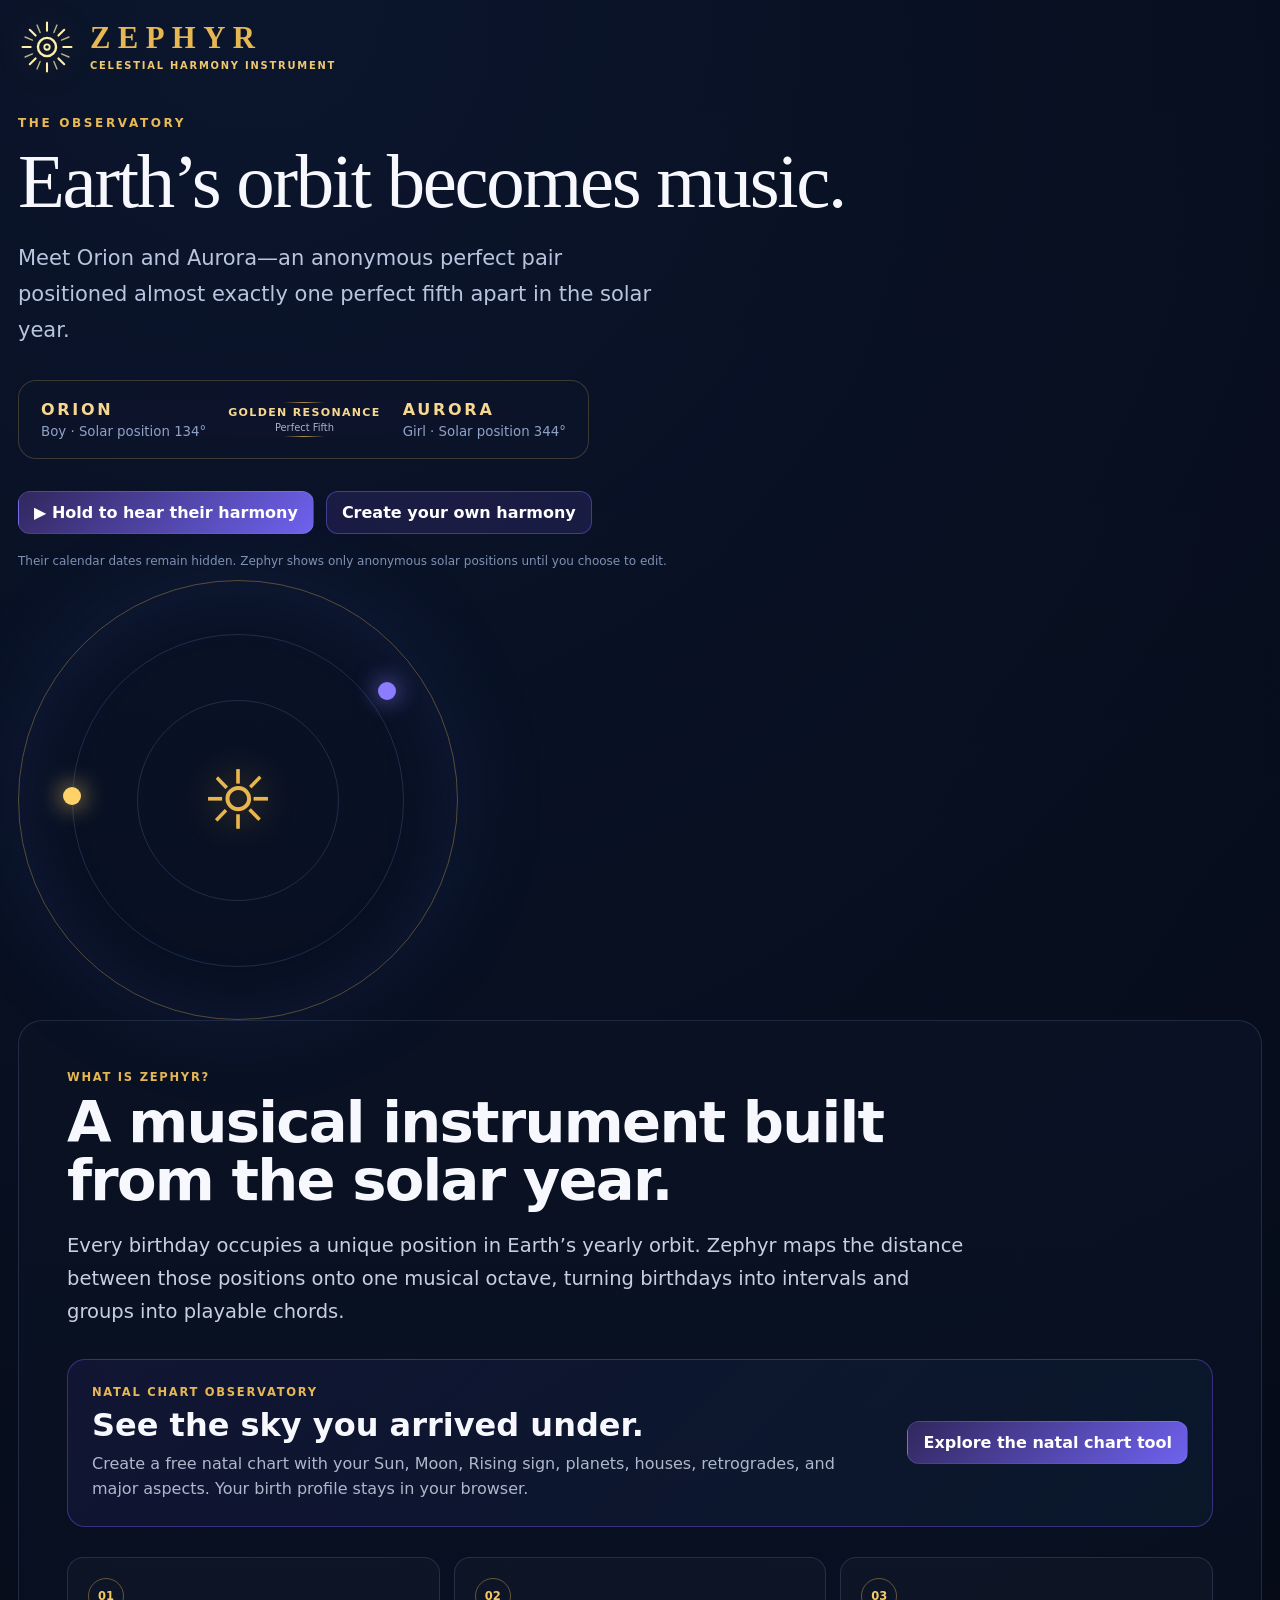
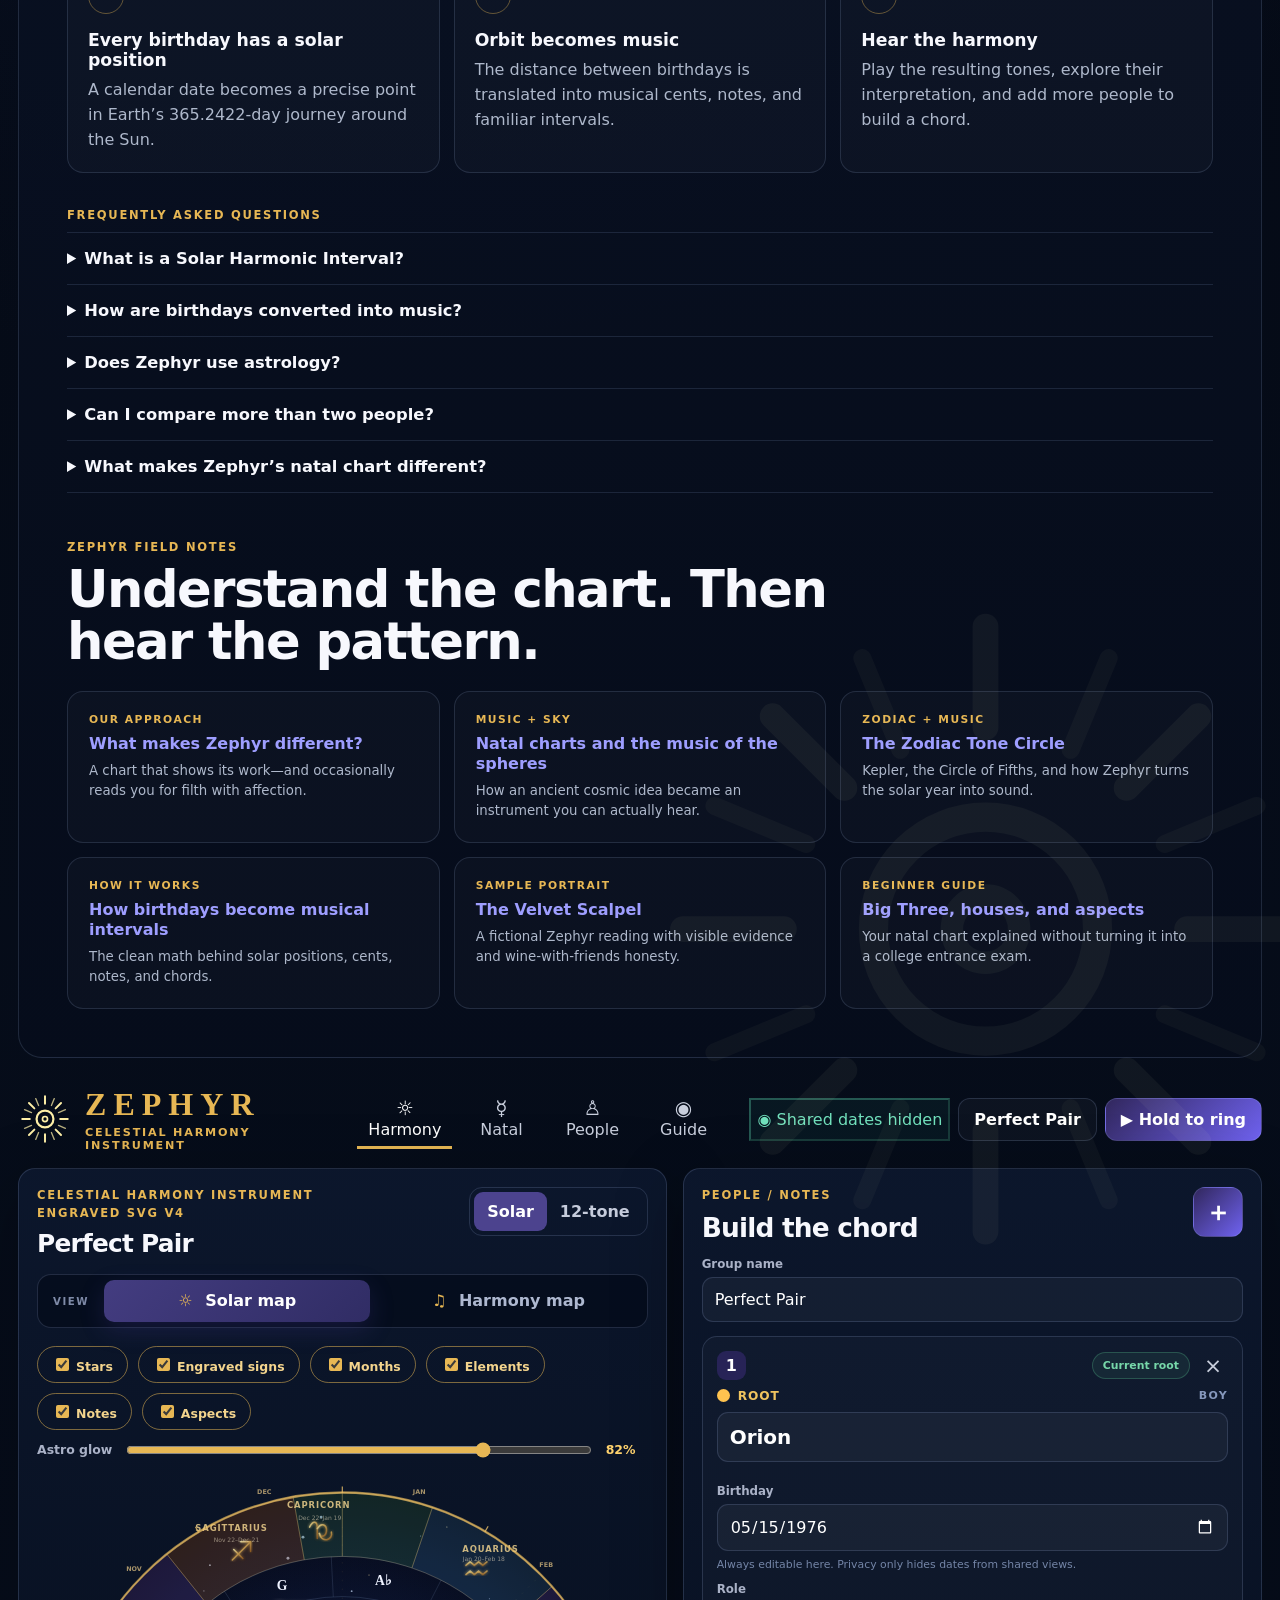
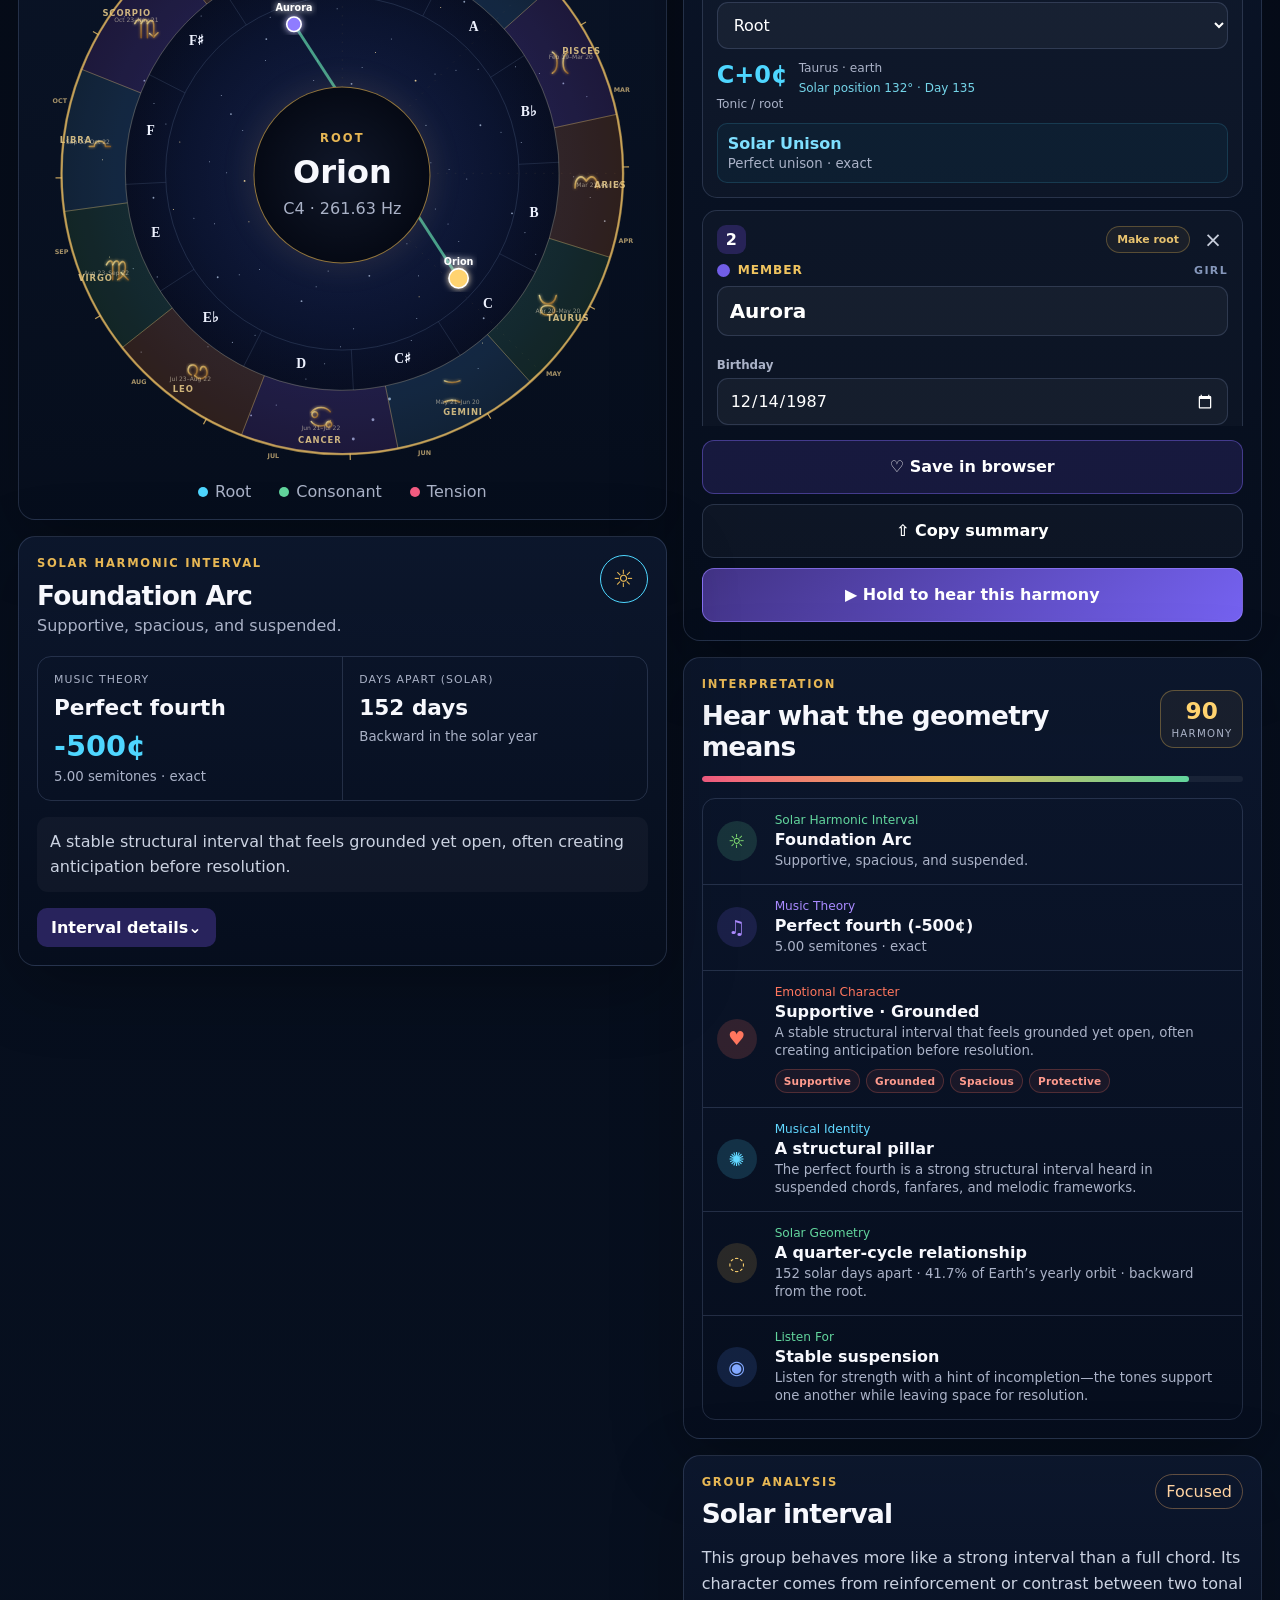
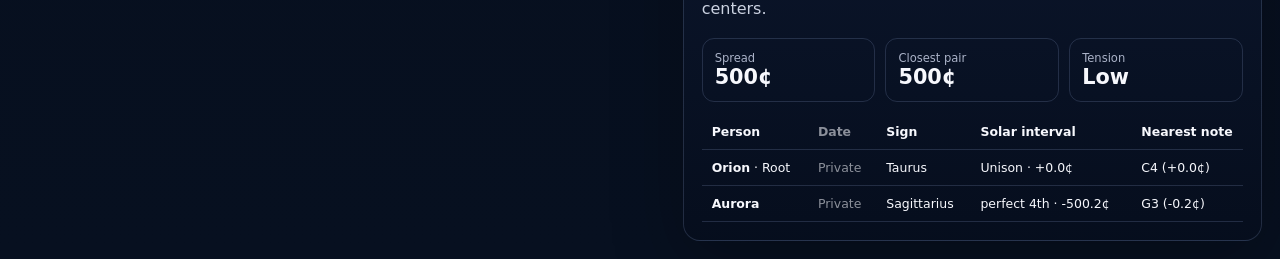
==== index.html @ debc9369 "Add files via upload" ====
<!doctype html><html lang="en"><head><meta charset="utf-8">
<!-- Google Analytics 4 -->
<script async src="https://www.googletagmanager.com/gtag/js?id=G-0JSD84W2V2"></script>
<script>
window.dataLayer = window.dataLayer || [];
function gtag(){dataLayer.push(arguments);}
gtag('js', new Date());
gtag('config', 'G-0JSD84W2V2', { anonymize_ip: true });
</script><meta name="viewport" content="width=device-width,initial-scale=1,viewport-fit=cover"><meta name="theme-color" content="#050914"><title>Free Natal Chart & Solar Harmony | Zephyr Observatory</title><meta name="description" content="Create a free, private natal chart with planets, houses, aspects, Big Three interpretations, and Zephyr’s first-of-its-kind solar harmony instrument."><link rel="stylesheet" href="harmony.css?v=20260719-redesign1"><link rel="stylesheet" href="welcome.css?v=20260719-brand1"><link rel="stylesheet" href="mobile-fixes.css?v=20260719-ios1"><link rel="stylesheet" href="harmony-wheel.css?v=20260725-root4"><link rel="stylesheet" href="natal.css?v=20260725-v5"><style id="critical-action-layout">.controls-panel .control-actions{display:grid!important;grid-template-columns:minmax(0,1fr)!important;gap:10px!important;width:100%!important}.controls-panel .control-actions .btn{display:flex!important;align-items:center!important;justify-content:center!important;width:100%!important;min-width:0!important;min-height:54px!important;white-space:normal!important;writing-mode:horizontal-tb!important}.controls-panel .form-play-btn{grid-column:1!important;min-height:62px!important}body.privacy-mode .date-field .person-date{display:block!important}</style>
<link rel="canonical" href="https://www.zephyr.guru/">
<meta name="robots" content="index,follow,max-image-preview:large,max-snippet:-1,max-video-preview:-1">
<meta name="author" content="Zephyr">
<meta name="application-name" content="Zephyr">
<meta name="apple-mobile-web-app-title" content="Zephyr">
<meta name="apple-mobile-web-app-capable" content="yes">
<meta name="apple-mobile-web-app-status-bar-style" content="black-translucent">
<meta property="og:type" content="website">
<meta property="og:site_name" content="Zephyr">
<meta property="og:url" content="https://www.zephyr.guru/">
<meta property="og:title" content="Zephyr Observatory | Free Natal Chart & Solar Harmony">
<meta property="og:description" content="Create a private natal chart, explore planets, houses and aspects, then hear how birthdays relate through Zephyr’s solar harmony instrument.">
<meta property="og:image" content="https://www.zephyr.guru/zephyr-social-card.png">
<meta property="og:image:width" content="1200">
<meta property="og:image:height" content="630">
<meta property="og:image:alt" content="Zephyr celestial harmony instrument — Earth’s orbit becomes music">
<meta name="twitter:card" content="summary_large_image">
<meta name="twitter:title" content="Zephyr Observatory | Free Natal Chart & Solar Harmony">
<meta name="twitter:description" content="Create a private natal chart, explore planets, houses and aspects, and hear the music of the solar year.">
<meta name="twitter:image" content="https://www.zephyr.guru/zephyr-social-card.png">
<link rel="icon" href="/zephyr-logo.svg" type="image/svg+xml">
<link rel="apple-touch-icon" href="/apple-touch-icon.png">
<link rel="manifest" href="/site.webmanifest">
<link rel="stylesheet" href="seo.css?v=20260720-seo1">
<script type="application/ld+json">
{
  "@context": "https://schema.org",
  "@graph": [
    {
      "@type": "WebSite",
      "@id": "https://www.zephyr.guru/#website",
      "url": "https://www.zephyr.guru/",
      "name": "Zephyr",
      "description": "A first-of-its-kind interactive observatory combining private natal charts, visual astrology interpretation, and musical relationships mapped from the solar year.",
      "inLanguage": "en-US"
    },
    {
      "@type": "WebApplication",
      "@id": "https://www.zephyr.guru/#app",
      "name": "Zephyr",
      "url": "https://www.zephyr.guru/",
      "applicationCategory": "EducationalApplication",
      "operatingSystem": "Web",
      "browserRequirements": "Requires JavaScript and Web Audio support",
      "description": "Zephyr creates private browser-based natal charts and transforms birthday positions in Earth’s yearly orbit into playable musical intervals, chords, and visual harmony.",
      "featureList": [
        "Free natal chart generator",
        "Planets, houses, angles, retrogrades, and major aspects",
        "Big Three and plain-language interpretations",
        "Placidus, Whole Sign, Equal House, Koch, Campanus, Regiomontanus, and Topocentric houses",
        "Tropical and sidereal zodiac",
        "Solar harmonic compatibility instrument",
        "Birth profiles stored locally in the visitor’s browser"
      ],
      "offers": {"@type": "Offer", "price": "0", "priceCurrency": "USD"}
    },
    {
      "@type": "FAQPage",
      "@id": "https://www.zephyr.guru/#faq",
      "mainEntity": [
        {
          "@type": "Question",
          "name": "What is a Solar Harmonic Interval?",
          "acceptedAnswer": {"@type": "Answer", "text": "A Solar Harmonic Interval is Zephyr’s name for the musical distance created when two birthday positions in the solar year are mapped onto one octave."}
        },
        {
          "@type": "Question",
          "name": "How are birthdays converted into music?",
          "acceptedAnswer": {"@type": "Answer", "text": "Zephyr places each birthday within the 365.2422-day solar year, measures the distance between positions, and maps that proportion onto 1,200 musical cents, or one octave."}
        },
        {
          "@type": "Question",
          "name": "Does Zephyr use astrology?",
          "acceptedAnswer": {"@type": "Answer", "text": "Zephyr displays zodiac signs as a visual calendar layer, but its musical interval calculations come from date positions in the solar year and music theory."}
        },
        {
          "@type": "Question",
          "name": "Can I compare more than two people?",
          "acceptedAnswer": {"@type": "Answer", "text": "Yes. Zephyr can add multiple birthdays and hear them together as a chord while showing the intervals between them."}
        },
        {
          "@type": "Question",
          "name": "What makes Zephyr’s natal chart different?",
          "acceptedAnswer": {"@type": "Answer", "text": "Zephyr is presented as a first-of-its-kind interactive observatory combining a private browser-generated natal chart, visual interpretation, and a solar harmony instrument that turns birthday spacing into musical intervals."}
        }
      ]
    }
  ]
}
</script>

</head><body>
<div class="app-shell">
<section class="welcome-stage" id="welcomeStage" aria-labelledby="welcomeTitle">
  <div class="welcome-stars" aria-hidden="true"></div>
  <img class="welcome-watermark" src="zephyr-logo.svg" alt="" aria-hidden="true">
  <div class="welcome-copy">
    <div class="welcome-brand" aria-label="Zephyr Celestial Harmony Instrument">
      <img src="zephyr-logo.svg" alt="">
      <span><b>ZEPHYR</b><small>CELESTIAL HARMONY INSTRUMENT</small></span>
    </div>
    <p class="welcome-eyebrow">THE OBSERVATORY</p>
    <h1 id="welcomeTitle">Earth’s orbit becomes music.</h1>
    <p>Meet Orion and Aurora—an anonymous perfect pair positioned almost exactly one perfect fifth apart in the solar year.</p>
    <div class="pair-lockup" aria-label="Orion and Aurora perfect pair">
      <span><b>ORION</b><small>Boy · Solar position 134°</small></span>
      <i class="pair-harmony"><b>Golden Resonance</b><small>Perfect Fifth</small></i>
      <span><b>AURORA</b><small>Girl · Solar position 344°</small></span>
    </div>
    <div class="welcome-actions">
      <button class="btn ring hero-ring" id="demoPlayBtn" type="button">▶ Hold to hear their harmony</button>
      <button class="btn secondary" id="createOwnBtn" type="button">Create your own harmony</button>
    </div>
    <p class="privacy-note">Their calendar dates remain hidden. Zephyr shows only anonymous solar positions until you choose to edit.</p>
  </div>
  <div class="welcome-orbit" aria-hidden="true"><span class="orbit-sun">☼</span><i class="orbit-one"></i><i class="orbit-two"></i></div>
</section>

<section class="seo-story" aria-labelledby="whatIsZephyr">
  <div class="seo-story-inner">
    <p class="kicker">What is Zephyr?</p>
    <h2 id="whatIsZephyr">A musical instrument built from the solar year.</h2>
    <p class="seo-intro">Every birthday occupies a unique position in Earth’s yearly orbit. Zephyr maps the distance between those positions onto one musical octave, turning birthdays into intervals and groups into playable chords.</p>
    <aside class="natal-discovery">
      <div><p class="kicker">Natal Chart Observatory</p><h3>See the sky you arrived under.</h3><p>Create a free natal chart with your Sun, Moon, Rising sign, planets, houses, retrogrades, and major aspects. Your birth profile stays in your browser.</p></div>
      <a class="btn ring" href="/natal-chart.html">Explore the natal chart tool</a>
    </aside>
    <div class="how-grid" aria-label="How Zephyr works">
      <article><span>01</span><h3>Every birthday has a solar position</h3><p>A calendar date becomes a precise point in Earth’s 365.2422-day journey around the Sun.</p></article>
      <article><span>02</span><h3>Orbit becomes music</h3><p>The distance between birthdays is translated into musical cents, notes, and familiar intervals.</p></article>
      <article><span>03</span><h3>Hear the harmony</h3><p>Play the resulting tones, explore their interpretation, and add more people to build a chord.</p></article>
    </div>
    <div class="seo-faq" id="faq">
      <p class="kicker">Frequently Asked Questions</p>
      <details><summary>What is a Solar Harmonic Interval?</summary><p>It is Zephyr’s name for the musical distance created when two birthday positions in the solar year are mapped onto one octave.</p></details>
      <details><summary>How are birthdays converted into music?</summary><p>Zephyr measures the spacing between dates within the solar year and maps that proportion onto 1,200 cents—the distance of one musical octave.</p></details>
      <details><summary>Does Zephyr use astrology?</summary><p>The zodiac appears as an optional calendar layer. The musical calculations themselves are based on date positions and music theory.</p></details>
      <details><summary>Can I compare more than two people?</summary><p>Yes. Add multiple birthdays to hear them together as a chord and explore the interval relationships within the group.</p></details>
      <details><summary>What makes Zephyr’s natal chart different?</summary><p>Zephyr is a first-of-its-kind interactive observatory that brings a private browser-generated natal chart, visual interpretation, and solar-year musical harmony into one experience.</p></details>
    </div>
    <section class="discovery-library" aria-labelledby="fieldNotesTitle">
      <p class="kicker">Zephyr Field Notes</p>
      <h2 id="fieldNotesTitle">Understand the chart. Then hear the pattern.</h2>
      <div class="discovery-grid">
        <a href="/what-makes-zephyr-different.html"><span>OUR APPROACH</span><b>What makes Zephyr different?</b><small>A chart that shows its work—and occasionally reads you for filth with affection.</small></a>
        <a href="/music-of-the-spheres-natal-chart.html"><span>MUSIC + SKY</span><b>Natal charts and the music of the spheres</b><small>How an ancient cosmic idea became an instrument you can actually hear.</small></a>
        <a href="/zodiac-tone-circle.html"><span>ZODIAC + MUSIC</span><b>The Zodiac Tone Circle</b><small>Kepler, the Circle of Fifths, and how Zephyr turns the solar year into sound.</small></a>
        <a href="/birthday-musical-intervals.html"><span>HOW IT WORKS</span><b>How birthdays become musical intervals</b><small>The clean math behind solar positions, cents, notes, and chords.</small></a>
        <a href="/natal-chart-example.html"><span>SAMPLE PORTRAIT</span><b>The Velvet Scalpel</b><small>A fictional Zephyr reading with visible evidence and wine-with-friends honesty.</small></a>
        <a href="/natal-chart-guide.html"><span>BEGINNER GUIDE</span><b>Big Three, houses, and aspects</b><small>Your natal chart explained without turning it into a college entrance exam.</small></a>
      </div>
    </section>
  </div>
</section>

<header class="site-header"><a class="brand" href="/"><img src="zephyr-logo.svg" alt=""><span><b>ZEPHYR</b><small>CELESTIAL HARMONY INSTRUMENT</small></span></a><nav class="top-nav" aria-label="Sections"><button class="nav-item active" data-app-view="solar" type="button"><i>☼</i><span>Harmony</span></button><button class="nav-item" data-app-view="natal" type="button"><i>☿</i><span>Natal</span></button><button class="nav-item" data-app-view="people" type="button"><i>♙</i><span>People</span></button><button class="nav-item" data-app-view="guide" type="button"><i>◉</i><span>Guide</span></button></nav><div class="header-actions"><button class="privacy-switch active" id="privacyToggle" type="button" aria-pressed="true"><span>◉</span> Shared dates hidden</button><button class="btn ghost" id="resetBtn" type="button">Perfect Pair</button><button class="btn ring" id="playBtn" type="button">▶ Hold to ring</button></div></header>
<main class="layout" id="solarApp">
<div class="left-column">
<section class="panel wheel-panel"><div class="panel-heading"><div><p class="kicker">Celestial harmony instrument<br>Engraved SVG V4</p><h1 id="groupTitle">Perfect Pair</h1></div><div class="segmented" aria-label="Pitch tuning"><button class="segment active" data-mode="continuous" type="button">Solar</button><button class="segment" data-mode="snap" type="button">12-tone</button></div></div>
<div class="view-switch" role="group" aria-label="Wheel view"><span>VIEW</span><button class="view-option active" data-view="solar" type="button"><b>☼</b> Solar map</button><button class="view-option" data-view="harmony" type="button"><b>♫</b> Harmony map</button></div>
<div class="wheel-toolbar"><label class="layer-toggle"><input type="checkbox" data-layer="stars" checked><span>Stars</span></label><label class="layer-toggle"><input type="checkbox" data-layer="zodiac" checked><span>Engraved signs</span></label><label class="layer-toggle"><input type="checkbox" data-layer="months" checked><span>Months</span></label><label class="layer-toggle"><input type="checkbox" data-layer="elements" checked><span>Elements</span></label><label class="layer-toggle"><input type="checkbox" data-layer="notes" checked><span>Notes</span></label><label class="layer-toggle"><input type="checkbox" data-layer="aspects" checked><span>Aspects</span></label><label class="opacity-control"><span>Astro glow</span><input id="astroOpacity" type="range" min="20" max="100" value="82"><output id="astroOpacityValue">82%</output></label></div>
<div class="wheel-wrap"><svg id="wheel" viewBox="0 0 760 760" role="img" aria-label="Celestial birthday harmony wheel"></svg><div class="wheel-center"><span class="center-label">ROOT</span><strong id="rootDateLabel">May 15</strong><span id="rootNoteLabel">C4 · 261.63 Hz</span></div></div>
<div class="legend-row" id="wheelLegend"><span><i class="legend-dot root"></i>Root</span><span><i class="legend-dot consonant"></i>Consonant</span><span><i class="legend-dot tension"></i>Tension</span></div>
<div class="compatibility-summary" id="compatibilitySummary" hidden></div></section>
<section class="panel solar-panel"><div class="solar-heading"><div><p class="kicker">Solar Harmonic Interval</p><h2 id="solarIntervalName">Solar Unison</h2><p id="solarIntervalTagline">A shared point in the solar year.</p></div><div class="solar-emblem">☼</div></div><div class="interval-facts"><div><span>Music Theory</span><strong id="theoryIntervalName">Perfect unison</strong><b id="theoryIntervalCents">0¢</b><small id="theoryIntervalDetail">exact</small></div><div><span>Days Apart (Solar)</span><strong id="solarDaysApart">0 days</strong><small id="solarDirection">Same solar position</small></div></div><p class="interval-meaning" id="intervalMeaning"></p><button class="details-btn" type="button">Interval details⌄</button></section>
</div>
<div class="right-column">
<section class="panel controls-panel"><div class="panel-heading"><div><p class="kicker">People / Notes</p><h2>Build the chord</h2></div><button class="icon-btn" id="addPersonBtn" type="button">＋</button></div><label class="field-label">Group name</label><input class="text-input" id="titleInput" value="Perfect Pair" maxlength="60"><div id="peopleList" class="people-list"></div><div class="control-actions"><button class="btn secondary" id="saveBtn" type="button">♡ Save in browser</button><button class="btn ghost" id="shareBtn" type="button">⇧ Copy summary</button><button class="btn ring form-play-btn" id="formPlayBtn" type="button">▶ Hold to hear this harmony</button></div></section>
<section class="panel interpretation-panel" id="interpretationPanel"><div class="panel-heading"><div><p class="kicker">Interpretation</p><h2>Hear what the geometry means</h2></div><span class="harmony-score"><b id="harmonyScore">100</b><small>Harmony</small></span></div><div class="score-track"><i id="scoreFill"></i></div><div class="interpretation-list"><article><i class="green">☼</i><div><span>Solar Harmonic Interval</span><strong id="interpSolarName">Solar Unison</strong><small id="interpSolarTagline">One point, one tone.</small></div></article><article><i class="violet">♫</i><div><span>Music Theory</span><strong id="interpTheoryName">Perfect unison</strong><small id="interpTheoryDetail">0.00 semitones · exact</small></div></article><article><i class="coral">♥</i><div><span>Emotional Character</span><strong id="interpMeaningTitle">Complete alignment</strong><small id="interpMeaning"></small><div id="characterTags" class="character-tags"></div></div></article><article><i class="cyan">✺</i><div><span>Musical Identity</span><strong id="interpMusicTitle">The same tone</strong><small id="interpMusic"></small></div></article><article><i class="amber">◌</i><div><span>Solar Geometry</span><strong id="interpGeometryTitle">Same solar position</strong><small id="interpGeometry"></small></div></article><article><i class="blue">◉</i><div><span>Listen For</span><strong id="interpListenTitle">A single center</strong><small id="interpListen"></small></div></article></div></section>
<section class="panel analysis-panel"><div class="panel-heading"><div><p class="kicker">Group Analysis</p><h2 id="chordName">Solar cluster</h2></div><span class="quality-badge" id="qualityBadge">Complex</span></div><p class="analysis-lead" id="analysisLead"></p><div class="metric-grid"><article><span>Spread</span><strong id="spreadMetric">—</strong></article><article><span>Closest pair</span><strong id="closestMetric">—</strong></article><article><span>Tension</span><strong id="tensionMetric">—</strong></article></div><div id="intervalTable" class="interval-table"></div></section>
</div></main>
<main class="natal-app" id="natalApp" hidden>
  <section class="panel natal-intro">
    <div>
      <p class="kicker">THE NATAL OBSERVATORY</p>
      <h1>Your sky at the moment you arrived.</h1>
      <p>A natal chart uses the exact date, local time, and place of birth to calculate the planets, angles, houses, and aspects.</p>
    </div>
    <div class="natal-status" id="natalStatus"><i></i><span><b>Ready</b><small>Enter or confirm the birth details.</small></span></div>
  </section>
  <section class="natal-layout">
    <aside class="panel natal-profile-panel">
      <div class="panel-heading"><div><p class="kicker">Birth profile</p><h2>Chart details</h2></div><span class="natal-private">Stored only in this browser</span></div>
      <div class="natal-form">
        <label><span>Name</span><input id="natalName" type="text" value="Brian" autocomplete="name"></label>
        <div class="natal-form-row">
          <label><span>Birth date</span><input id="natalDate" type="date" value="1976-05-15"></label>
          <label><span>Exact local time</span><input id="natalTime" type="time" value="19:04"></label>
        </div>
        <label><span>Birth city</span><div class="city-search-row"><input id="natalCity" type="text" value="Price, Utah, United States" autocomplete="off"><button id="findCityBtn" class="btn ghost" type="button">Find</button></div></label>
        <div id="cityResults" class="city-results" hidden></div>
        <details class="coordinates-panel" open>
          <summary>Location coordinates</summary>
          <div class="natal-form-row">
            <label><span>Latitude</span><input id="natalLatitude" type="number" step="0.0001" value="39.5994"></label>
            <label><span>Longitude</span><input id="natalLongitude" type="number" step="0.0001" value="-110.8107"></label>
          </div>
          <p id="natalTimezone">Time zone is resolved automatically from the coordinates, including historical daylight saving time.</p>
        </details>
        <div class="natal-form-row">
          <label><span>House system</span><select id="natalHouseSystem"><option value="placidus">Placidus</option><option value="whole-sign">Whole Sign</option><option value="equal-house">Equal House</option><option value="koch">Koch</option><option value="campanus">Campanus</option><option value="regiomontanus">Regiomontanus</option><option value="topocentric">Topocentric</option></select></label>
          <label><span>Zodiac</span><select id="natalZodiac"><option value="tropical">Tropical</option><option value="sidereal">Sidereal</option></select></label>
        </div>
        <button class="btn natal-generate" id="generateNatalBtn" type="button">Generate natal chart</button>
        <button class="btn ghost" id="saveNatalBtn" type="button">Save birth profile</button>
      </div>
    </aside>
    <div class="natal-results">
      <section class="panel natal-chart-panel">
        <div class="panel-heading"><div><p class="kicker">Natal chart</p><h2 id="natalChartTitle">Brian’s celestial map</h2></div><div class="natal-view-options"><button class="active" data-natal-layer="aspects" type="button">Aspects</button><button class="active" data-natal-layer="houses" type="button">Houses</button><button class="active" data-natal-layer="labels" type="button">Labels</button></div></div>
        <div class="natal-chart-wrap"><svg id="natalChart" viewBox="0 0 800 800" role="img" aria-label="Natal astrology chart"></svg><div class="natal-center"><span>NATAL</span><strong id="natalCenterName">Brian</strong><small id="natalCenterMeta">Taurus Sun</small></div></div>
        <div class="natal-angle-strip" id="natalAngleStrip"></div>
      </section>
      <section class="panel natal-big-three">
        <div class="panel-heading"><div><p class="kicker">The big three</p><h2>Your primary pattern</h2></div></div>
        <div class="big-three-grid" id="bigThreeGrid"></div>
      </section>
      <section class="panel natal-interpretation">
        <div class="panel-heading"><div><p class="kicker">Interpretation</p><h2>Read the chart</h2></div><span class="interpretation-note">Original Zephyr interpretation</span></div>
        <div class="natal-reading" id="natalReading"></div>
      </section>
      <section class="panel natal-table-panel">
        <div class="panel-heading"><div><p class="kicker">Chart data</p><h2>Planets and houses</h2></div></div>
        <div class="natal-data-table" id="natalDataTable"></div>
      </section>
    </div>
  </section>
</main>
<footer class="mobile-nav"><button class="active" data-app-view="solar" type="button">☼<small>Harmony</small></button><button data-app-view="natal" type="button">☿<small>Natal</small></button><button data-app-view="people" type="button">♙<small>People</small></button><button data-app-view="guide" type="button">◉<small>Guide</small></button></footer>
</div>
<template id="personTemplate"><article class="person-card"><div class="person-head"><button class="person-index set-root" type="button" title="Make this person the root"></button><button class="make-root" type="button">Make root</button><button class="remove-person" type="button">×</button></div><div class="role-badge"><i></i><span class="role-text">MEMBER</span></div><input class="person-name" aria-label="Name" maxlength="30"><label class="date-field"><span>Birthday</span><input class="person-date" type="date"><em class="privacy-hint">Always editable here. Privacy only hides dates from shared views.</em></label><label><span>Role</span><select class="person-role"><option value="member">Member</option><option value="root">Root</option></select></label><div class="person-readout"><strong class="person-note">—</strong><span class="person-sign">—</span><span class="person-position">—</span><span class="person-interval">—</span></div><div class="person-harmonic-readout"><span class="person-solar-name">Solar Unison</span><small class="person-theory-name">Perfect unison · exact</small></div></article></template>
<script src="ios-audio-unlock.js?v=20260719-ios1"></script><script src="harmony.js?v=20260725-root4"></script><script src="mobile-actions.js?v=20260719-mobile2"></script><script src="natal-engine.bundle.js?v=1.1.0"></script><script src="natal.js?v=20260725-v5a"></script></body></html>
---- harmony.css ----
:root{color-scheme:dark;--bg:#050914;--panel:#0a1224;--panel2:#0d172c;--line:rgba(159,184,229,.18);--text:#f7f8fd;--muted:#aab2c7;--gold:#e7b754;--purple:#7464ee;--cyan:#4ed6ff;--green:#62d59d;--coral:#ff735f;--pink:#f35c82}*{box-sizing:border-box}html{background:var(--bg)}body{margin:0;color:var(--text);font-family:Inter,ui-sans-serif,system-ui,-apple-system,"Segoe UI",sans-serif;background:radial-gradient(circle at 20% 0,rgba(24,46,95,.35),transparent 38%),linear-gradient(#040812,#071020);min-height:100vh}button,input,select{font:inherit}.app-shell{max-width:1540px;margin:auto;padding:18px}.site-header{display:grid;grid-template-columns:1fr auto auto;align-items:center;gap:24px;margin-bottom:16px}.brand{display:flex;gap:13px;align-items:center;text-decoration:none;color:var(--gold)}.brand img{width:54px;height:54px}.brand b{display:block;font:700 2rem Georgia,serif;letter-spacing:.22em}.brand small{display:block;margin-top:3px;font-size:.7rem;letter-spacing:.16em;font-weight:800}.top-nav{display:flex;gap:7px}.nav-item{min-width:84px;border:0;border-bottom:3px solid transparent;background:none;color:#c9cfdd;padding:7px 11px}.nav-item i,.nav-item span{display:block}.nav-item i{font-style:normal;font-size:1.25rem}.nav-item.active{color:white;border-color:var(--gold)}.header-actions{display:flex;gap:8px}.btn,.icon-btn{border:1px solid var(--line);border-radius:12px;color:white;background:linear-gradient(135deg,#31275d,#6f62ef);font-weight:800;padding:11px 15px;cursor:pointer}.btn.ghost{background:rgba(255,255,255,.03)}.btn.secondary{background:rgba(83,67,171,.22);border-color:rgba(123,100,238,.45)}.ring{touch-action:none}.layout{display:grid;grid-template-columns:minmax(0,1.03fr) minmax(390px,.92fr);gap:16px}.left-column,.right-column{display:grid;align-content:start;gap:16px}.panel{border:1px solid var(--line);border-radius:17px;background:linear-gradient(180deg,rgba(12,23,45,.97),rgba(6,14,29,.97));box-shadow:0 20px 70px rgba(0,0,0,.28);padding:18px}.panel-heading,.solar-heading{display:flex;justify-content:space-between;align-items:flex-start;gap:14px}.kicker{color:var(--gold);text-transform:uppercase;letter-spacing:.15em;font-weight:900;font-size:.72rem;line-height:1.5;margin:0 0 7px}h1,h2{margin:0;letter-spacing:-.03em}h1{font-size:1.55rem}h2{font-size:1.65rem}.segmented{display:flex;border:1px solid var(--line);padding:4px;border-radius:13px}.segment{border:0;color:#c6ccdc;background:none;padding:10px 13px;border-radius:9px;font-weight:800}.segment.active{background:#4c438e;color:white}.wheel-toolbar{display:flex;gap:10px;flex-wrap:wrap;margin:18px 0 8px}.layer-toggle{border:1px solid rgba(231,183,84,.52);border-radius:999px;padding:8px 14px;color:#f3d48d;font-weight:800;font-size:.78rem}.layer-toggle input{accent-color:var(--gold);margin-right:7px}.opacity-control{width:100%;display:grid;grid-template-columns:auto 1fr 42px;gap:12px;align-items:center;color:var(--muted);font-weight:700;font-size:.78rem}.opacity-control input{accent-color:var(--gold)}.opacity-control output{color:#ffd36e}.wheel-wrap{position:relative;aspect-ratio:1;max-width:760px;margin:auto}.wheel-wrap svg{width:100%;height:100%}.wheel-center{position:absolute;left:50%;top:50%;transform:translate(-50%,-50%);width:29%;aspect-ratio:1;border-radius:50%;display:flex;flex-direction:column;justify-content:center;align-items:center;background:radial-gradient(circle,#11182a,#050914 72%);border:1px solid rgba(231,183,84,.62);box-shadow:0 0 35px rgba(231,183,84,.12)}.center-label{font-size:.72rem;letter-spacing:.18em;color:var(--gold);font-weight:900}.wheel-center strong{font-size:clamp(1.2rem,3vw,2rem);margin:8px 0}.wheel-center span:last-child{color:var(--muted)}.legend-row{display:flex;justify-content:center;gap:28px;color:var(--muted)}.legend-dot{display:inline-block;width:10px;height:10px;border-radius:50%;margin-right:7px}.root{background:var(--cyan)}.consonant{background:var(--green)}.tension{background:var(--pink)}.solar-panel{position:relative}.solar-emblem{border:1px solid var(--cyan);border-radius:50%;width:48px;height:48px;display:grid;place-items:center;color:var(--gold);font-size:1.5rem}.solar-heading p:last-child{margin:5px 0;color:var(--muted)}.interval-facts{display:grid;grid-template-columns:1fr 1fr;border:1px solid var(--line);border-radius:14px;margin:16px 0}.interval-facts>div{padding:16px}.interval-facts>div+div{border-left:1px solid var(--line)}.interval-facts span{display:block;text-transform:uppercase;letter-spacing:.1em;color:var(--muted);font-size:.68rem}.interval-facts strong,.interval-facts b,.interval-facts small{display:block}.interval-facts strong{font-size:1.35rem;margin:9px 0}.interval-facts b{font-size:1.8rem;color:var(--cyan)}.interval-facts small{color:var(--muted);margin-top:6px}.interval-meaning{background:rgba(255,255,255,.035);border-radius:11px;padding:13px;line-height:1.55;color:#cbd2e1}.details-btn{border:0;border-radius:10px;padding:10px 14px;background:#28235c;color:white;font-weight:800}.controls-panel .panel-heading{margin-bottom:14px}.icon-btn{width:50px;height:50px;padding:0;font-size:1.6rem}.field-label,.person-card label span{display:block;color:var(--muted);font-size:.74rem;font-weight:800;margin-bottom:6px}.text-input,.person-name,.person-date,.person-role{width:100%;border:1px solid var(--line);border-radius:11px;padding:12px;background:rgba(255,255,255,.04);color:white;outline:none}.people-list{display:grid;gap:12px;margin:14px 0;max-height:690px;overflow:auto}.person-card{border:1px solid var(--line);border-radius:15px;padding:14px;background:rgba(255,255,255,.025)}.person-head{display:flex;justify-content:space-between}.person-index{background:#272357;border-radius:9px;padding:5px 9px;font-weight:900}.remove-person{border:0;background:none;color:#c8cedc;font-size:1.35rem}.role-badge{display:flex;gap:8px;align-items:center;color:#f0c45f;font-size:.76rem;font-weight:900;letter-spacing:.08em;margin:9px 0}.role-badge i{width:13px;height:13px;border-radius:50%;background:#715ee7}.person-card[data-role="root"] .role-badge i{background:#ffc34f}.person-name{font-size:1.25rem;font-weight:800;margin-bottom:12px}.person-card label{display:block;margin-top:10px}.person-readout{display:grid;grid-template-columns:auto 1fr;gap:2px 10px;margin-top:12px}.person-note{grid-row:span 2;color:var(--cyan);font-size:1.5rem}.person-sign,.person-interval{color:var(--muted);font-size:.76rem}.person-harmonic-readout{margin-top:12px;padding:10px;border:1px solid rgba(78,214,255,.15);border-radius:10px;background:rgba(28,128,169,.08)}.person-solar-name{display:block;color:#7edfff;font-weight:800}.person-theory-name{color:var(--muted)}.control-actions{display:flex;gap:10px}.control-actions .btn{flex:1}.interpretation-panel .panel-heading{align-items:center}.hide-label{color:var(--muted)}.interpretation-list{border:1px solid var(--line);border-radius:13px;overflow:hidden}.interpretation-list article{display:grid;grid-template-columns:46px 1fr auto;align-items:center;gap:12px;padding:14px;border-bottom:1px solid var(--line)}.interpretation-list article:last-child{border:0}.interpretation-list i{width:40px;height:40px;border-radius:50%;display:grid;place-items:center;font-style:normal;font-size:1.2rem}.interpretation-list .green{background:rgba(98,213,157,.16);color:#8aec76}.interpretation-list .violet{background:rgba(116,100,238,.16);color:#ac8bff}.interpretation-list .coral{background:rgba(255,115,95,.16);color:#ff765e}.interpretation-list .cyan{background:rgba(78,214,255,.16);color:#61d7ff}.interpretation-list span{display:block;color:var(--green);font-size:.76rem}.interpretation-list article:nth-child(2) span{color:#a98aff}.interpretation-list article:nth-child(3) span{color:#ff765e}.interpretation-list article:nth-child(4) span{color:#61d7ff}.interpretation-list strong,.interpretation-list small{display:block}.interpretation-list strong{margin:3px 0}.interpretation-list small{color:var(--muted);line-height:1.35}.analysis-lead{color:#cbd2e1;line-height:1.6}.quality-badge{border:1px solid rgba(255,184,107,.35);border-radius:999px;padding:7px 10px;color:#ffd2a1}.metric-grid{display:grid;grid-template-columns:repeat(3,1fr);gap:10px}.metric-grid article{border:1px solid var(--line);border-radius:12px;padding:12px}.metric-grid span{display:block;color:var(--muted);font-size:.72rem}.metric-grid strong{font-size:1.3rem}.interval-table{overflow:auto;margin-top:12px}.interval-table table{width:100%;border-collapse:collapse;min-width:650px}.interval-table th,.interval-table td{padding:10px;border-bottom:1px solid var(--line);text-align:left;font-size:.78rem}.mobile-nav{display:none}.toast{position:fixed;right:20px;bottom:20px;padding:12px 15px;background:#162038;border:1px solid var(--line);border-radius:10px}.playing{filter:brightness(1.25);box-shadow:0 0 0 3px rgba(78,214,255,.2)}
@media(max-width:980px){.site-header{grid-template-columns:1fr auto}.top-nav{display:none}.layout{grid-template-columns:1fr}.header-actions{grid-column:1/-1}.people-list{max-height:none}.mobile-nav{position:sticky;bottom:0;display:grid;grid-template-columns:repeat(4,1fr);background:rgba(5,9,20,.96);border:1px solid var(--line);border-radius:14px 14px 0 0;padding:8px;z-index:5}.mobile-nav span{text-align:center;color:var(--muted);font-size:1.15rem}.mobile-nav small{display:block;font-size:.7rem}.mobile-nav .active{color:#a593ff}}@media(max-width:620px){.app-shell{padding:10px}.brand b{font-size:1.4rem}.brand small{font-size:.55rem}.brand img{width:42px}.header-actions .btn{flex:1}.panel{padding:14px}.wheel-toolbar{gap:7px}.layer-toggle{padding:7px 10px}.interval-facts{grid-template-columns:1fr}.interval-facts>div+div{border-left:0;border-top:1px solid var(--line)}.control-actions{flex-direction:column}.metric-grid{grid-template-columns:1fr}.wheel-center{width:32%}}

/* Zephyr 1.0 interpretation engine */
.interpretation-panel{overflow:hidden}.harmony-score{min-width:76px;text-align:center;border:1px solid rgba(231,183,84,.35);border-radius:14px;padding:8px 10px;background:rgba(231,183,84,.06)}.harmony-score b{display:block;color:#ffd36f;font-size:1.45rem;line-height:1}.harmony-score small{display:block;margin-top:5px;color:var(--muted);font-size:.64rem;text-transform:uppercase;letter-spacing:.12em}.score-track{height:6px;margin:14px 0 16px;border-radius:999px;background:rgba(255,255,255,.06);overflow:hidden}.score-track i{display:block;height:100%;width:100%;border-radius:inherit;background:linear-gradient(90deg,#f35c82,#e7b754,#62d59d);transition:width .55s ease}.interpretation-list article{grid-template-columns:46px 1fr;transition:background .25s ease,transform .25s ease}.interpretation-list article:hover{background:rgba(255,255,255,.025)}.interpretation-list .amber{background:rgba(231,183,84,.15);color:#ffd36f}.interpretation-list .blue{background:rgba(90,140,255,.15);color:#82a8ff}.character-tags{display:flex;flex-wrap:wrap;gap:6px;margin-top:9px}.character-tags span{display:inline-block!important;padding:5px 8px;border:1px solid rgba(255,115,95,.24);border-radius:999px;background:rgba(255,115,95,.07);color:#ff9b8e!important;font-size:.66rem!important;font-weight:800;letter-spacing:.02em}.sound-active .wheel-center{animation:zephyr-breathe 2.8s ease-in-out infinite;box-shadow:0 0 60px rgba(231,183,84,.3)}.sound-active .interpretation-list article{animation:zephyr-reveal .8s ease both}.sound-active .interpretation-list article:nth-child(2){animation-delay:.12s}.sound-active .interpretation-list article:nth-child(3){animation-delay:.24s}.sound-active .interpretation-list article:nth-child(4){animation-delay:.36s}.sound-active .interpretation-list article:nth-child(5){animation-delay:.48s}.sound-active .interpretation-list article:nth-child(6){animation-delay:.60s}@keyframes zephyr-breathe{0%,100%{transform:translate(-50%,-50%) scale(1)}50%{transform:translate(-50%,-50%) scale(1.045)}}@keyframes zephyr-reveal{from{opacity:.72;transform:translateY(5px)}to{opacity:1;transform:none}}
\n\n/* Observatory redesign v1 */\n.welcome-stage{position:relative;min-height:540px;margin:18px auto 28px;max-width:1500px;border:1px solid rgba(151,181,237,.18);border-radius:28px;overflow:hidden;background:radial-gradient(circle at 72% 45%,rgba(67,79,185,.22),transparent 29%),radial-gradient(circle at 22% 75%,rgba(13,150,188,.12),transparent 30%),linear-gradient(135deg,rgba(7,13,30,.98),rgba(3,7,17,.98));display:grid;grid-template-columns:1.15fr .85fr;align-items:center;padding:clamp(34px,6vw,88px);box-shadow:0 30px 90px rgba(0,0,0,.34)}\n.welcome-stage:before{content:"";position:absolute;inset:0;background-image:radial-gradient(circle,rgba(255,255,255,.7) 0 1px,transparent 1.2px);background-size:73px 73px;opacity:.16;mask-image:linear-gradient(to right,#000,transparent 88%)}\n.welcome-copy{position:relative;z-index:2;max-width:760px}.welcome-eyebrow{color:#e8b955;font-weight:900;letter-spacing:.22em;font-size:12px}.welcome-copy h1{font-family:Georgia,'Times New Roman',serif;font-weight:500;font-size:clamp(42px,6vw,78px);line-height:.98;margin:14px 0 22px;max-width:760px}.welcome-copy>p:not(.welcome-eyebrow):not(.privacy-note){font-size:clamp(16px,2vw,21px);line-height:1.7;color:#b9c5df;max-width:660px}.pair-lockup{display:flex;align-items:center;gap:22px;margin:32px 0;padding:19px 22px;border:1px solid rgba(229,183,87,.23);border-radius:18px;background:rgba(13,20,43,.7);width:max-content;max-width:100%}.pair-lockup span{display:grid;gap:5px}.pair-lockup b{letter-spacing:.17em;color:#f7d88e}.pair-lockup small{color:#8fa2c8}.pair-lockup i{font-style:normal;font-size:27px;color:#ef7f92}.welcome-actions{display:flex;flex-wrap:wrap;gap:12px}.hero-ring{min-width:250px}.privacy-note{font-size:12px!important;color:#7f91b4!important;margin-top:20px}.welcome-orbit{position:relative;z-index:1;width:min(38vw,440px);aspect-ratio:1;border:1px solid rgba(233,188,95,.35);border-radius:50%;justify-self:center;box-shadow:inset 0 0 70px rgba(83,91,206,.12),0 0 100px rgba(65,87,201,.12);animation:orbitBreath 7s ease-in-out infinite}.welcome-orbit:before,.welcome-orbit:after{content:"";position:absolute;border:1px solid rgba(137,173,235,.18);border-radius:50%}.welcome-orbit:before{inset:12%}.welcome-orbit:after{inset:27%}.orbit-sun{position:absolute;inset:50% auto auto 50%;transform:translate(-50%,-50%);font-size:82px;color:#e9b64e;text-shadow:0 0 34px rgba(235,179,65,.44)}.orbit-one,.orbit-two{position:absolute;width:18px;height:18px;border-radius:50%;box-shadow:0 0 23px currentColor}.orbit-one{background:#ffd269;color:#ffd269;left:10%;top:47%}.orbit-two{background:#8c7cff;color:#8c7cff;right:14%;top:23%}@keyframes orbitBreath{50%{transform:scale(1.025);box-shadow:inset 0 0 100px rgba(83,91,206,.18),0 0 120px rgba(65,87,201,.18)}}\n.privacy-switch{border:1px solid rgba(152,175,222,.22);border-radius:999px;background:rgba(14,22,43,.72);color:#9aa9c8;padding:10px 14px;cursor:pointer}.privacy-switch.active{color:#72e1bd;border-color:rgba(91,210,172,.35);background:rgba(29,104,83,.13)}.person-position{display:block;color:#74d5e9!important;font-size:12px;margin-top:4px}.private-date{display:none;color:#78d8ca;font-style:normal;font-size:12px;padding:12px;border:1px solid rgba(67,207,184,.18);border-radius:10px;background:rgba(22,97,90,.1)}body.privacy-mode .date-field .person-date{display:none}body.privacy-mode .date-field .private-date{display:block}body.privacy-mode .interval-table th:nth-child(2),body.privacy-mode .interval-table td:nth-child(2){opacity:.55}.person-card[data-archetype="Boy"] .role-badge:after,.person-card[data-archetype="Girl"] .role-badge:after{margin-left:auto;font-size:11px;letter-spacing:.12em;color:#8698bc}.person-card[data-archetype="Boy"] .role-badge:after{content:"BOY"}.person-card[data-archetype="Girl"] .role-badge:after{content:"GIRL"}\nbody.custom-mode .welcome-stage{min-height:240px;padding:36px 50px;grid-template-columns:1fr}.custom-mode .welcome-copy h1{font-size:38px}.custom-mode .welcome-copy>p,.custom-mode .pair-lockup,.custom-mode .welcome-orbit,.custom-mode .welcome-actions{display:none}.custom-mode .privacy-note{margin:0}.custom-mode .welcome-stage{background:linear-gradient(135deg,rgba(7,13,30,.98),rgba(9,18,38,.98))}\n@media(max-width:900px){.welcome-stage{grid-template-columns:1fr;padding:38px 24px;min-height:auto}.welcome-orbit{width:min(76vw,330px);margin-top:34px}.pair-lockup{width:100%;justify-content:center}.welcome-copy h1{font-size:48px}}@media(max-width:560px){.pair-lockup{gap:10px;padding:15px 12px}.pair-lockup small{font-size:10px}.welcome-actions .btn{width:100%}.welcome-stage{border-radius:18px;margin-top:8px}.welcome-copy h1{font-size:40px}.privacy-switch{font-size:11px;padding:8px 10px}}\n
---- welcome.css ----
/* Zephyr Observatory intro branding */
.welcome-stage{isolation:isolate}
.welcome-brand{display:inline-flex;align-items:center;gap:14px;margin-bottom:28px;color:var(--gold)}
.welcome-brand img{width:58px;height:58px;filter:drop-shadow(0 0 18px rgba(231,183,84,.18))}
.welcome-brand span{display:flex;flex-direction:column}
.welcome-brand b{font:700 clamp(1.45rem,2.4vw,2.25rem) Georgia,serif;letter-spacing:.24em;line-height:1}
.welcome-brand small{margin-top:7px;font-size:.62rem;font-weight:800;letter-spacing:.18em;color:#f0c86e}
.welcome-watermark{position:absolute;right:-5%;top:50%;width:min(56vw,760px);height:min(56vw,760px);transform:translateY(-50%);opacity:.045;filter:sepia(1) saturate(1.6) drop-shadow(0 0 70px rgba(231,183,84,.35));z-index:0;pointer-events:none;animation:zephyr-watermark-drift 24s ease-in-out infinite alternate}
.welcome-copy{position:relative;z-index:2}
.welcome-copy h1{max-width:900px}
.pair-lockup{position:relative;backdrop-filter:blur(10px)}
.pair-harmony{display:flex;min-width:126px;flex-direction:column;align-items:center;justify-content:center;gap:3px;color:var(--gold);font-style:normal;text-align:center}
.pair-harmony:before,.pair-harmony:after{content:"";width:42px;height:1px;background:linear-gradient(90deg,transparent,rgba(231,183,84,.75),transparent)}
.pair-harmony b{font-size:.69rem;letter-spacing:.12em;text-transform:uppercase}
.pair-harmony small{font-size:.62rem;color:#aab2c7;white-space:nowrap}
@keyframes zephyr-watermark-drift{from{transform:translateY(-50%) rotate(-2deg) scale(1)}to{transform:translateY(-52%) rotate(2deg) scale(1.025)}}
@media(max-width:980px){.welcome-watermark{right:-22%;width:760px;height:760px;opacity:.035}.welcome-brand{margin-bottom:20px}.pair-harmony{min-width:100px}}
@media(max-width:620px){.welcome-brand img{width:46px;height:46px}.welcome-brand b{font-size:1.35rem}.welcome-brand small{font-size:.52rem}.welcome-watermark{right:-75%;top:64%;width:680px;height:680px}.pair-lockup{grid-template-columns:1fr!important}.pair-harmony{order:2;margin:2px auto 8px}.pair-lockup span:last-child{order:3}}
@media(prefers-reduced-motion:reduce){.welcome-watermark{animation:none}}
---- mobile-fixes.css ----
/* Zephyr mobile layout stabilization */
html, body {
  width: 100%;
  max-width: 100%;
  overflow-x: clip;
}

.app-shell,
.welcome-stage,
.site-header,
.layout,
.left-column,
.right-column,
.panel {
  min-width: 0;
  max-width: 100%;
}

img, svg {
  max-width: 100%;
}

@media (max-width: 1180px), (hover: none) and (pointer: coarse) {
  .welcome-stage {
    display: block;
    width: 100%;
    min-height: auto;
    margin: 8px 0 20px;
    padding: clamp(24px, 6vw, 48px) clamp(18px, 5vw, 38px) 30px;
  }

  .welcome-copy {
    width: 100%;
    max-width: 760px;
  }

  .welcome-copy h1 {
    max-width: 100%;
    font-size: clamp(2.65rem, 11vw, 5.4rem);
    line-height: .94;
  }

  .welcome-copy > p:not(.welcome-eyebrow):not(.privacy-note) {
    max-width: 42rem;
    font-size: clamp(1rem, 3.7vw, 1.25rem);
    line-height: 1.55;
  }

  .welcome-orbit {
    position: relative;
    width: min(74vw, 340px);
    height: min(74vw, 340px);
    right: auto;
    bottom: auto;
    margin: 28px auto 0;
    transform: none;
  }

  .welcome-watermark {
    top: 46%;
    right: -34%;
    width: min(115vw, 720px);
    height: min(115vw, 720px);
    opacity: .038;
  }

  .pair-lockup {
    width: 100%;
    grid-template-columns: minmax(0,1fr) auto minmax(0,1fr);
  }

  .welcome-actions {
    width: 100%;
  }

  .welcome-actions .btn {
    min-height: 52px;
  }
}

@media (max-width: 620px) {
  .app-shell {
    width: 100%;
    padding: 8px;
  }

  .welcome-stage {
    border-radius: 20px;
    padding: 24px 16px 26px;
  }

  .welcome-brand {
    gap: 10px;
    margin-bottom: 22px;
  }

  .welcome-brand img {
    width: 42px;
    height: 42px;
  }

  .welcome-brand b {
    font-size: 1.28rem;
    letter-spacing: .18em;
  }

  .welcome-brand small {
    font-size: .48rem;
    letter-spacing: .13em;
  }

  .welcome-copy h1 {
    font-size: clamp(2.55rem, 13vw, 4.2rem);
    line-height: .92;
  }

  .pair-lockup {
    display: grid;
    grid-template-columns: 1fr;
    gap: 10px;
    padding: 16px;
  }

  .pair-lockup > span {
    text-align: center;
  }

  .pair-harmony {
    order: 2;
    width: 100%;
    min-width: 0;
  }

  .pair-lockup > span:last-child {
    order: 3;
  }

  .welcome-actions {
    display: grid;
    grid-template-columns: 1fr;
    gap: 10px;
  }

  .welcome-actions .btn {
    width: 100%;
    white-space: normal;
  }

  .welcome-orbit {
    width: min(78vw, 300px);
    height: min(78vw, 300px);
  }

  .site-header {
    grid-template-columns: 1fr;
    gap: 12px;
  }

  .site-header .brand {
    justify-self: center;
  }

  .header-actions {
    width: 100%;
    display: grid;
    grid-template-columns: 1fr 1fr;
  }

  .header-actions .privacy-switch {
    grid-column: 1 / -1;
  }

  .layout {
    width: 100%;
  }

  .panel {
    width: 100%;
    overflow: hidden;
  }

  .wheel-panel .panel-heading {
    flex-direction: column;
  }

  .segmented {
    align-self: stretch;
  }

  .segment {
    flex: 1;
  }

  .wheel-toolbar {
    display: grid;
    grid-template-columns: repeat(2, minmax(0,1fr));
  }

  .layer-toggle {
    text-align: center;
  }

  .opacity-control {
    grid-column: 1 / -1;
  }

  .legend-row {
    gap: 12px;
    flex-wrap: wrap;
    font-size: .78rem;
  }

  .mobile-nav {
    left: 8px;
    right: 8px;
    width: auto;
  }
}


/* iPhone horizontal drift / intrinsic-width containment */
html,
body {
  overflow-x: hidden !important;
  overscroll-behavior-x: none;
}

body {
  position: relative;
}

.app-shell,
.layout,
.left-column,
.right-column,
.controls-panel,
.people-list,
.person-card,
.person-card > *,
.person-readout,
.person-harmonic-readout,
.interpretation-panel,
.interpretation-list,
.interpretation-list article,
.interpretation-list article > div,
.analysis-panel,
.interval-table {
  min-width: 0 !important;
  max-width: 100% !important;
}

.text-input,
.person-name,
.person-date,
.person-role,
button,
select,
input {
  min-width: 0;
  max-width: 100%;
}

.person-readout {
  grid-template-columns: minmax(72px, auto) minmax(0, 1fr);
}

.person-sign,
.person-position,
.person-interval,
.person-theory-name,
.interpretation-list strong,
.interpretation-list small {
  overflow-wrap: anywhere;
  word-break: normal;
}

.interval-table {
  width: 100%;
  overflow-x: auto;
  -webkit-overflow-scrolling: touch;
  contain: inline-size;
}

.interval-table table {
  width: max-content;
  max-width: none;
}

.control-actions {
  min-width: 0;
}

.form-play-btn {
  flex-basis: 100% !important;
  width: 100%;
  min-height: 54px;
  background: linear-gradient(135deg,#423386,#7562f1);
  border-color: rgba(150,126,255,.65);
}

.form-play-btn.playing {
  background: linear-gradient(135deg,#7a315d,#b34d78);
}

@media (max-width: 620px) {
  .controls-panel,
  .interpretation-panel,
  .analysis-panel {
    overflow: hidden;
  }

  .person-card {
    padding-inline: 12px;
  }

  .person-readout {
    grid-template-columns: 1fr;
    gap: 5px;
  }

  .person-note {
    grid-row: auto;
  }

  .control-actions {
    display: grid;
    grid-template-columns: 1fr;
    width: 100%;
  }

  .control-actions .btn {
    width: 100%;
  }

  .interpretation-panel .panel-heading {
    display: grid;
    grid-template-columns: minmax(0,1fr) auto;
  }

  .interpretation-panel h2 {
    font-size: clamp(1.7rem, 8vw, 2.35rem);
    line-height: 1.05;
  }

  .harmony-score {
    min-width: 74px !important;
  }
}
---- harmony-wheel.css ----
/* Root-relative Harmony Wheel */
.view-switch {
  display: grid;
  grid-template-columns: auto 1fr 1fr;
  align-items: center;
  gap: 5px;
  margin: 16px 0 2px;
  padding: 5px;
  border: 1px solid var(--line);
  border-radius: 14px;
  background: rgba(3, 8, 20, .55);
}
.view-switch > span {
  padding: 0 10px;
  color: #7f8ba8;
  font-size: .64rem;
  font-weight: 900;
  letter-spacing: .15em;
}
.view-option {
  min-height: 42px;
  border: 0;
  border-radius: 10px;
  background: transparent;
  color: #aeb8d0;
  font-weight: 850;
  cursor: pointer;
  transition: .2s ease;
}
.view-option b { margin-right: 7px; color: #e7b754; }
.view-option.active {
  color: #fff;
  background: linear-gradient(135deg, rgba(76, 67, 142, .88), rgba(65, 57, 128, .72));
  box-shadow: 0 8px 24px rgba(72, 60, 154, .24);
}
.person-head { align-items: center; gap: 8px; }
.person-index { border: 0; color: #fff; cursor: pointer; }
.make-root {
  margin-left: auto;
  border: 1px solid rgba(231, 183, 84, .3);
  border-radius: 999px;
  padding: 6px 10px;
  background: rgba(231, 183, 84, .06);
  color: #e8c36f;
  font-size: .68rem;
  font-weight: 850;
  cursor: pointer;
}
.make-root:disabled {
  border-color: rgba(98, 213, 157, .25);
  background: rgba(98, 213, 157, .08);
  color: #77d8aa;
  cursor: default;
}
.privacy-hint {
  display: block;
  margin-top: 7px;
  color: #7485a7;
  font-size: .68rem;
  font-style: normal;
  line-height: 1.35;
}
body.privacy-mode .date-field .person-date {
  display: block !important;
}
.person-marker { cursor: pointer; outline: none; }
.person-marker:focus circle { stroke: #4ed6ff; stroke-width: 4; }
.compatibility-summary {
  margin-top: 14px;
  border: 1px solid rgba(117, 153, 219, .18);
  border-radius: 14px;
  padding: 13px;
  background: linear-gradient(135deg, rgba(11, 23, 48, .92), rgba(12, 18, 38, .82));
}
.compatibility-heading {
  display: grid;
  grid-template-columns: 1fr auto;
  align-items: end;
  gap: 3px 12px;
  margin-bottom: 10px;
}
.compatibility-heading > span {
  color: #e7b754;
  font-size: .64rem;
  font-weight: 900;
  letter-spacing: .14em;
}
.compatibility-heading > strong { color: #fff; }
.compatibility-heading > small {
  grid-column: 1 / -1;
  color: #8997b4;
  font-size: .7rem;
}
.compatibility-chips { display: flex; gap: 8px; flex-wrap: wrap; }
.compatibility-chip {
  display: flex;
  align-items: center;
  gap: 9px;
  min-width: 180px;
  flex: 1;
  border: 1px solid color-mix(in srgb, var(--quality) 36%, transparent);
  border-radius: 11px;
  padding: 9px 11px;
  text-align: left;
  background: color-mix(in srgb, var(--quality) 8%, transparent);
  color: #fff;
  cursor: pointer;
}
.compatibility-chip > i {
  width: 11px;
  height: 11px;
  border-radius: 50%;
  background: var(--quality);
  box-shadow: 0 0 14px var(--quality);
}
.compatibility-chip span,
.compatibility-chip b,
.compatibility-chip small { display: block; }
.compatibility-chip small { margin-top: 2px; color: #aeb8cf; font-size: .68rem; }
.harmony-view .wheel-wrap { filter: saturate(1.08); }
.harmony-view .wheel-center {
  border-color: rgba(78, 214, 255, .7);
  box-shadow: 0 0 46px rgba(78, 214, 255, .13);
}
.harmony-view .center-label { color: #61d7ff; }
.harmony-sector { transition: opacity .22s ease, filter .22s ease; }
.harmony-sector:hover { filter: brightness(1.35); }
.controls-panel .control-actions {
  display: grid;
  grid-template-columns: minmax(0, 1fr) minmax(0, 1fr);
  gap: 10px;
  width: 100%;
}
.controls-panel .control-actions .btn {
  width: 100%;
  min-width: 0;
  white-space: normal;
}
.controls-panel .form-play-btn {
  grid-column: 1 / -1;
  min-height: 58px;
}

@media (max-width: 620px) {
  .view-switch { grid-template-columns: 1fr 1fr; }
  .view-switch > span { grid-column: 1 / -1; padding: 4px 7px 1px; }
  .view-option { font-size: .82rem; }
  .legend-row { gap: 10px; flex-wrap: wrap; font-size: .69rem; }
  .compatibility-heading { grid-template-columns: 1fr; }
  .compatibility-heading > small { grid-column: auto; }
  .compatibility-chip { min-width: 100%; }
  .make-root { font-size: .62rem; padding: 5px 8px; }
  .controls-panel .control-actions { grid-template-columns: 1fr; }
  .controls-panel .form-play-btn { grid-column: auto; }
}
---- natal.css ----
.natal-app[hidden], #solarApp[hidden] { display: none !important; }
.natal-app { display: grid; gap: 16px; }
.natal-intro {
  display: flex;
  justify-content: space-between;
  align-items: center;
  gap: 24px;
  padding: 26px 30px;
  background:
    radial-gradient(circle at 84% 30%, rgba(116,100,238,.18), transparent 28%),
    linear-gradient(135deg, rgba(11,24,49,.98), rgba(6,14,29,.98));
}
.natal-intro h1 { font-family: Georgia, serif; font-size: clamp(2rem,4vw,3.7rem); font-weight: 500; }
.natal-intro p:last-child { max-width: 760px; color: var(--muted); line-height: 1.55; }
.natal-status { display: flex; align-items: center; gap: 12px; min-width: 220px; padding: 14px 16px; border: 1px solid var(--line); border-radius: 14px; background: rgba(255,255,255,.025); }
.natal-status i { width: 12px; height: 12px; border-radius: 50%; background: var(--green); box-shadow: 0 0 15px var(--green); }
.natal-status span,.natal-status b,.natal-status small { display: block; }
.natal-status small { margin-top: 3px; color: var(--muted); }
.natal-status.error i { background: var(--coral); box-shadow: 0 0 15px var(--coral); }
.natal-status.working i { background: var(--gold); box-shadow: 0 0 15px var(--gold); animation: natalPulse 1s ease-in-out infinite; }
@keyframes natalPulse { 50% { opacity: .35; transform: scale(.75); } }
.natal-layout { display: grid; grid-template-columns: minmax(300px,390px) minmax(0,1fr); gap: 16px; align-items: start; }
.natal-profile-panel { position: sticky; top: 10px; }
.natal-private,.interpretation-note { color: #76d8bc; font-size: .68rem; font-weight: 800; text-align: right; }
.natal-form { display: grid; gap: 13px; margin-top: 18px; }
.natal-form label { display: block; min-width: 0; }
.natal-form label > span { display: block; margin-bottom: 6px; color: var(--muted); font-size: .72rem; font-weight: 800; }
.natal-form input,.natal-form select {
  width: 100%;
  min-width: 0;
  border: 1px solid var(--line);
  border-radius: 11px;
  padding: 12px;
  background: rgba(255,255,255,.04);
  color: #fff;
  outline: none;
}
.natal-form input:focus,.natal-form select:focus { border-color: rgba(78,214,255,.6); box-shadow: 0 0 0 3px rgba(78,214,255,.09); }
.natal-form-row { display: grid; grid-template-columns: 1fr 1fr; gap: 10px; }
.city-search-row { display: grid; grid-template-columns: 1fr auto; gap: 8px; }
.city-search-row .btn { padding: 10px 15px; }
.city-results { display: grid; gap: 6px; padding: 8px; border: 1px solid var(--line); border-radius: 11px; background: #091328; }
.city-result { border: 0; border-radius: 9px; padding: 10px; text-align: left; background: rgba(255,255,255,.035); color: #fff; cursor: pointer; }
.city-result:hover { background: rgba(78,214,255,.1); }
.city-result small { display: block; margin-top: 2px; color: var(--muted); }
.coordinates-panel { border: 1px solid var(--line); border-radius: 11px; padding: 10px 12px; }
.coordinates-panel summary { color: #b7c3dd; font-size: .75rem; font-weight: 800; cursor: pointer; }
.coordinates-panel .natal-form-row { margin-top: 11px; }
.coordinates-panel p { margin: 9px 0 0; color: #7485a7; font-size: .67rem; line-height: 1.4; }
.natal-generate { min-height: 54px; }
.natal-results { display: grid; gap: 16px; min-width: 0; }
.natal-chart-panel { overflow: hidden; }
.natal-view-options { display: flex; gap: 5px; padding: 4px; border: 1px solid var(--line); border-radius: 11px; }
.natal-view-options button { border: 0; border-radius: 8px; padding: 7px 9px; background: none; color: #7f8ba8; font-size: .68rem; font-weight: 800; cursor: pointer; }
.natal-view-options button.active { background: rgba(116,100,238,.25); color: #fff; }
.natal-chart-wrap { position: relative; aspect-ratio: 1; width: min(100%,800px); margin: 8px auto 0; }
.natal-chart-wrap svg { width: 100%; height: 100%; overflow: visible; }
.natal-center { position: absolute; left: 50%; top: 50%; transform: translate(-50%,-50%); width: 22%; aspect-ratio: 1; border: 1px solid rgba(231,183,84,.55); border-radius: 50%; display: grid; place-content: center; text-align: center; background: radial-gradient(circle,#101a32,#050914 73%); box-shadow: 0 0 38px rgba(231,183,84,.1); pointer-events: none; }
.natal-center span { color: var(--gold); font-size: .62rem; font-weight: 900; letter-spacing: .16em; }
.natal-center strong { margin: 7px 0; font-size: clamp(.9rem,2.5vw,1.55rem); }
.natal-center small { color: var(--muted); font-size: .68rem; }
.natal-angle-strip { display: grid; grid-template-columns: repeat(4,1fr); gap: 8px; }
.natal-angle-strip article { border: 1px solid var(--line); border-radius: 11px; padding: 10px; background: rgba(255,255,255,.025); }
.natal-angle-strip span,.natal-angle-strip b,.natal-angle-strip small { display: block; }
.natal-angle-strip span { color: var(--gold); font-size: .62rem; font-weight: 900; letter-spacing: .1em; }
.natal-angle-strip b { margin: 5px 0; }
.natal-angle-strip small { color: var(--muted); }
.big-three-grid { display: grid; grid-template-columns: repeat(3,1fr); gap: 11px; margin-top: 14px; }
.big-three-card { min-width: 0; border: 1px solid var(--line); border-radius: 14px; padding: 15px; background: linear-gradient(145deg,rgba(255,255,255,.035),rgba(255,255,255,.012)); }
.big-three-card header { display: flex; align-items: center; gap: 10px; }
.big-three-card .planet-symbol { width: 40px; height: 40px; border-radius: 50%; display: grid; place-items: center; font-size: 1.35rem; background: rgba(116,100,238,.16); color: #b9a8ff; }
.big-three-card span,.big-three-card strong,.big-three-card small { display: block; }
.big-three-card header span { color: var(--gold); font-size: .66rem; font-weight: 900; letter-spacing: .1em; }
.big-three-card header strong { margin-top: 3px; font-size: 1.15rem; }
.big-three-card > p { color: #aeb8ce; font-size: .78rem; line-height: 1.5; }
.big-three-card > small { color: #65d6ef; }
.natal-reading { display: grid; gap: 10px; margin-top: 14px; }
.reading-card { display: grid; grid-template-columns: 44px 1fr; gap: 12px; border: 1px solid var(--line); border-radius: 13px; padding: 14px; background: rgba(255,255,255,.02); }
.reading-card > i { width: 40px; height: 40px; border-radius: 50%; display: grid; place-items: center; font-style: normal; background: rgba(78,214,255,.1); color: var(--cyan); }
.reading-card span,.reading-card strong,.reading-card small { display: block; }
.reading-card span { color: #6fd7a7; font-size: .69rem; font-weight: 800; }
.reading-card strong { margin: 4px 0; font-size: 1.05rem; }
.reading-card small { color: var(--muted); line-height: 1.5; }
.natal-data-table { overflow-x: auto; margin-top: 12px; }
.natal-data-table table { width: 100%; border-collapse: collapse; min-width: 650px; }
.natal-data-table th,.natal-data-table td { padding: 10px; border-bottom: 1px solid var(--line); text-align: left; font-size: .75rem; }
.natal-data-table th { color: #8290ad; font-size: .65rem; letter-spacing: .08em; text-transform: uppercase; }
.natal-data-table .planet-cell { display: flex; gap: 8px; align-items: center; font-weight: 800; }
.natal-data-table .planet-cell i { color: var(--gold); font-size: 1.1rem; font-style: normal; }
.natal-aspect-line { opacity: .55; }
.natal-aspect-line.conjunction,.natal-aspect-line.sextile,.natal-aspect-line.trine { stroke: #62d59d; }
.natal-aspect-line.square,.natal-aspect-line.opposition { stroke: #f35c82; }
.natal-planet { cursor: pointer; }
.natal-planet circle { transition: .2s ease; }
.natal-planet:hover circle { filter: brightness(1.45); }
.natal-mobile-tabs { display: none; }
.mobile-nav button { border: 0; background: none; color: var(--muted); text-align: center; font-size: 1.15rem; }
.mobile-nav button small { display: block; font-size: .7rem; }
.mobile-nav button.active { color: #a593ff; }
body.natal-mode .welcome-stage,body.natal-mode .seo-story { display: none; }
body.natal-mode .header-actions { display: none; }
@media(max-width:980px) {
  .top-nav { display: flex !important; grid-column: 1 / -1; justify-content: center; order: 3; overflow-x: auto; }
  .natal-layout { grid-template-columns: 1fr; }
  .natal-profile-panel { position: static; }
  .natal-intro { align-items: flex-start; }
}
@media(max-width:620px) {
  .natal-app { gap: 10px; }
  .natal-intro { display: grid; padding: 18px; }
  .natal-status { min-width: 0; width: 100%; }
  .natal-form-row { grid-template-columns: 1fr; }
  .natal-profile-panel .panel-heading,.natal-chart-panel .panel-heading { display: grid; }
  .natal-private,.interpretation-note { text-align: left; }
  .natal-view-options { width: 100%; }
  .natal-view-options button { flex: 1; }
  .natal-chart-wrap { width: calc(100% + 12px); margin-left: -6px; }
  .natal-center { width: 25%; }
  .natal-angle-strip { grid-template-columns: 1fr 1fr; }
  .big-three-grid { grid-template-columns: 1fr; }
  .reading-card { grid-template-columns: 36px 1fr; padding: 12px; }
  .reading-card > i { width: 34px; height: 34px; }
}
---- seo.css ----
.seo-story{margin:0 auto 28px;max-width:1500px;padding:clamp(22px,4vw,48px);border:1px solid rgba(159,184,229,.16);border-radius:24px;background:linear-gradient(180deg,rgba(10,18,36,.92),rgba(6,13,27,.92))}
.seo-story-inner{max-width:1180px;margin:auto}.seo-story h2{max-width:850px;font-size:clamp(2rem,4.5vw,4rem);line-height:1.02;margin:0}
.seo-intro{max-width:900px;color:#c8d0df;font-size:clamp(1rem,2vw,1.22rem);line-height:1.7;margin:18px 0 30px}
.how-grid{display:grid;grid-template-columns:repeat(3,minmax(0,1fr));gap:14px}.how-grid article{min-width:0;border:1px solid rgba(159,184,229,.16);border-radius:16px;padding:20px;background:rgba(255,255,255,.025)}
.how-grid article>span{display:inline-grid;place-items:center;width:36px;height:36px;border-radius:50%;border:1px solid rgba(231,183,84,.4);color:#f4c865;font-weight:900;font-size:.72rem}
.how-grid h3{font-size:1.08rem;margin:16px 0 8px}.how-grid p{margin:0;color:#aeb8cb;line-height:1.55}.seo-faq{margin-top:34px}
.seo-faq details{border-top:1px solid rgba(159,184,229,.14);padding:16px 0}.seo-faq details:last-child{border-bottom:1px solid rgba(159,184,229,.14)}
.seo-faq summary{cursor:pointer;font-weight:800;font-size:1.02rem}.seo-faq details p{max-width:900px;color:#aeb8cb;line-height:1.6}
.natal-discovery{display:grid;grid-template-columns:minmax(0,1fr) auto;gap:24px;align-items:center;margin:0 0 30px;padding:24px;border:1px solid rgba(114,87,238,.42);border-radius:18px;background:linear-gradient(135deg,rgba(59,43,133,.18),rgba(27,127,155,.08))}
.natal-discovery h3{margin:5px 0 8px;font-size:clamp(1.35rem,2.5vw,2rem)}.natal-discovery p{margin:0;max-width:760px;color:#aeb8cb;line-height:1.55}.natal-discovery .kicker{color:#e7b754}.natal-discovery .btn{text-decoration:none;white-space:nowrap}
@media(max-width:820px){.how-grid{grid-template-columns:1fr}.seo-story{border-radius:18px;padding:24px 16px}}
@media(max-width:720px){.natal-discovery{grid-template-columns:1fr}.natal-discovery .btn{white-space:normal;text-align:center}}
.discovery-library{margin-top:46px}.discovery-library>h2{font-size:clamp(2rem,4vw,3.4rem);margin:6px 0 24px}.discovery-grid{display:grid;grid-template-columns:repeat(3,minmax(0,1fr));gap:14px}
.discovery-grid a{display:block;min-width:0;padding:21px;border:1px solid rgba(159,184,229,.16);border-radius:16px;background:rgba(255,255,255,.025);text-decoration:none;transition:.2s ease}
.discovery-grid a:hover{transform:translateY(-2px);border-color:rgba(231,183,84,.42)}.discovery-grid span{display:block;color:#e7b754;font-size:.67rem;font-weight:900;letter-spacing:.14em}.discovery-grid b{display:block;margin:8px 0 7px;line-height:1.25}.discovery-grid small{display:block;color:#aeb8cb;line-height:1.5}
@media(max-width:900px){.discovery-grid{grid-template-columns:1fr 1fr}}@media(max-width:620px){.discovery-grid{grid-template-columns:1fr}}
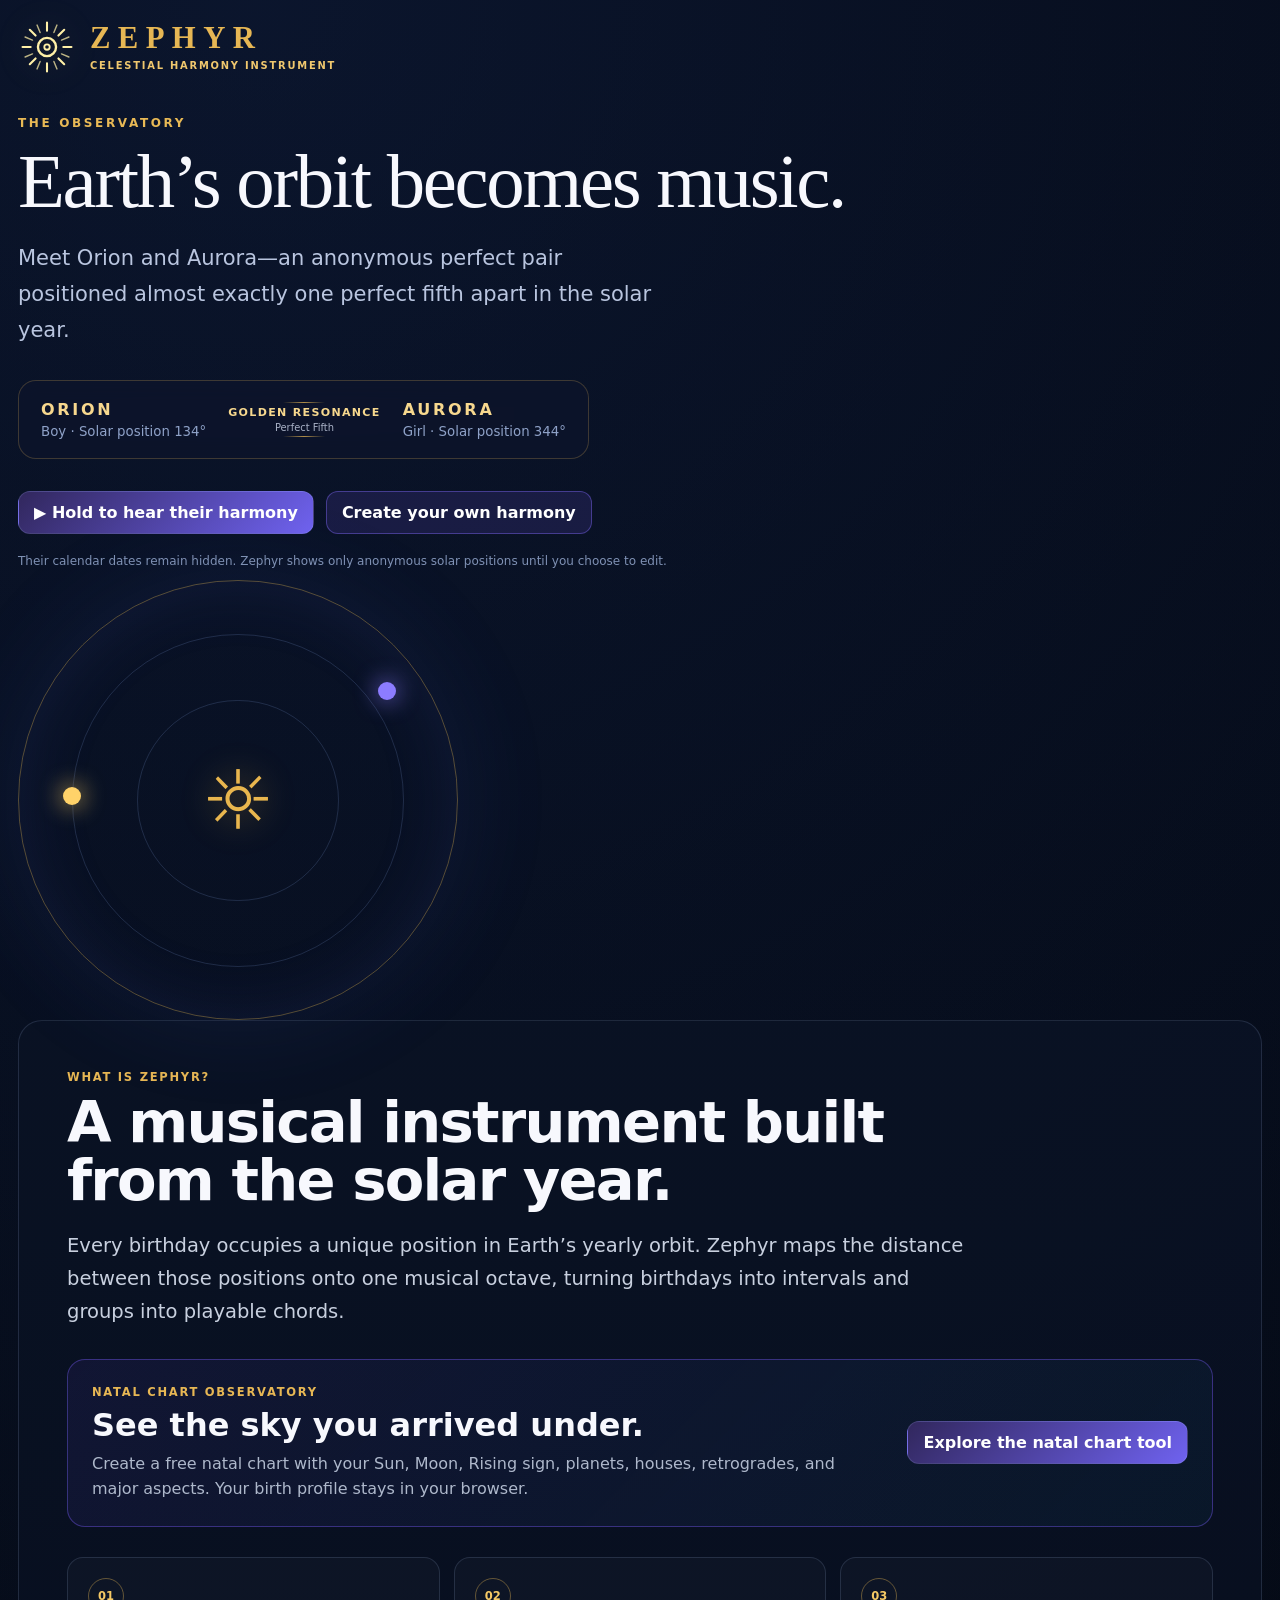
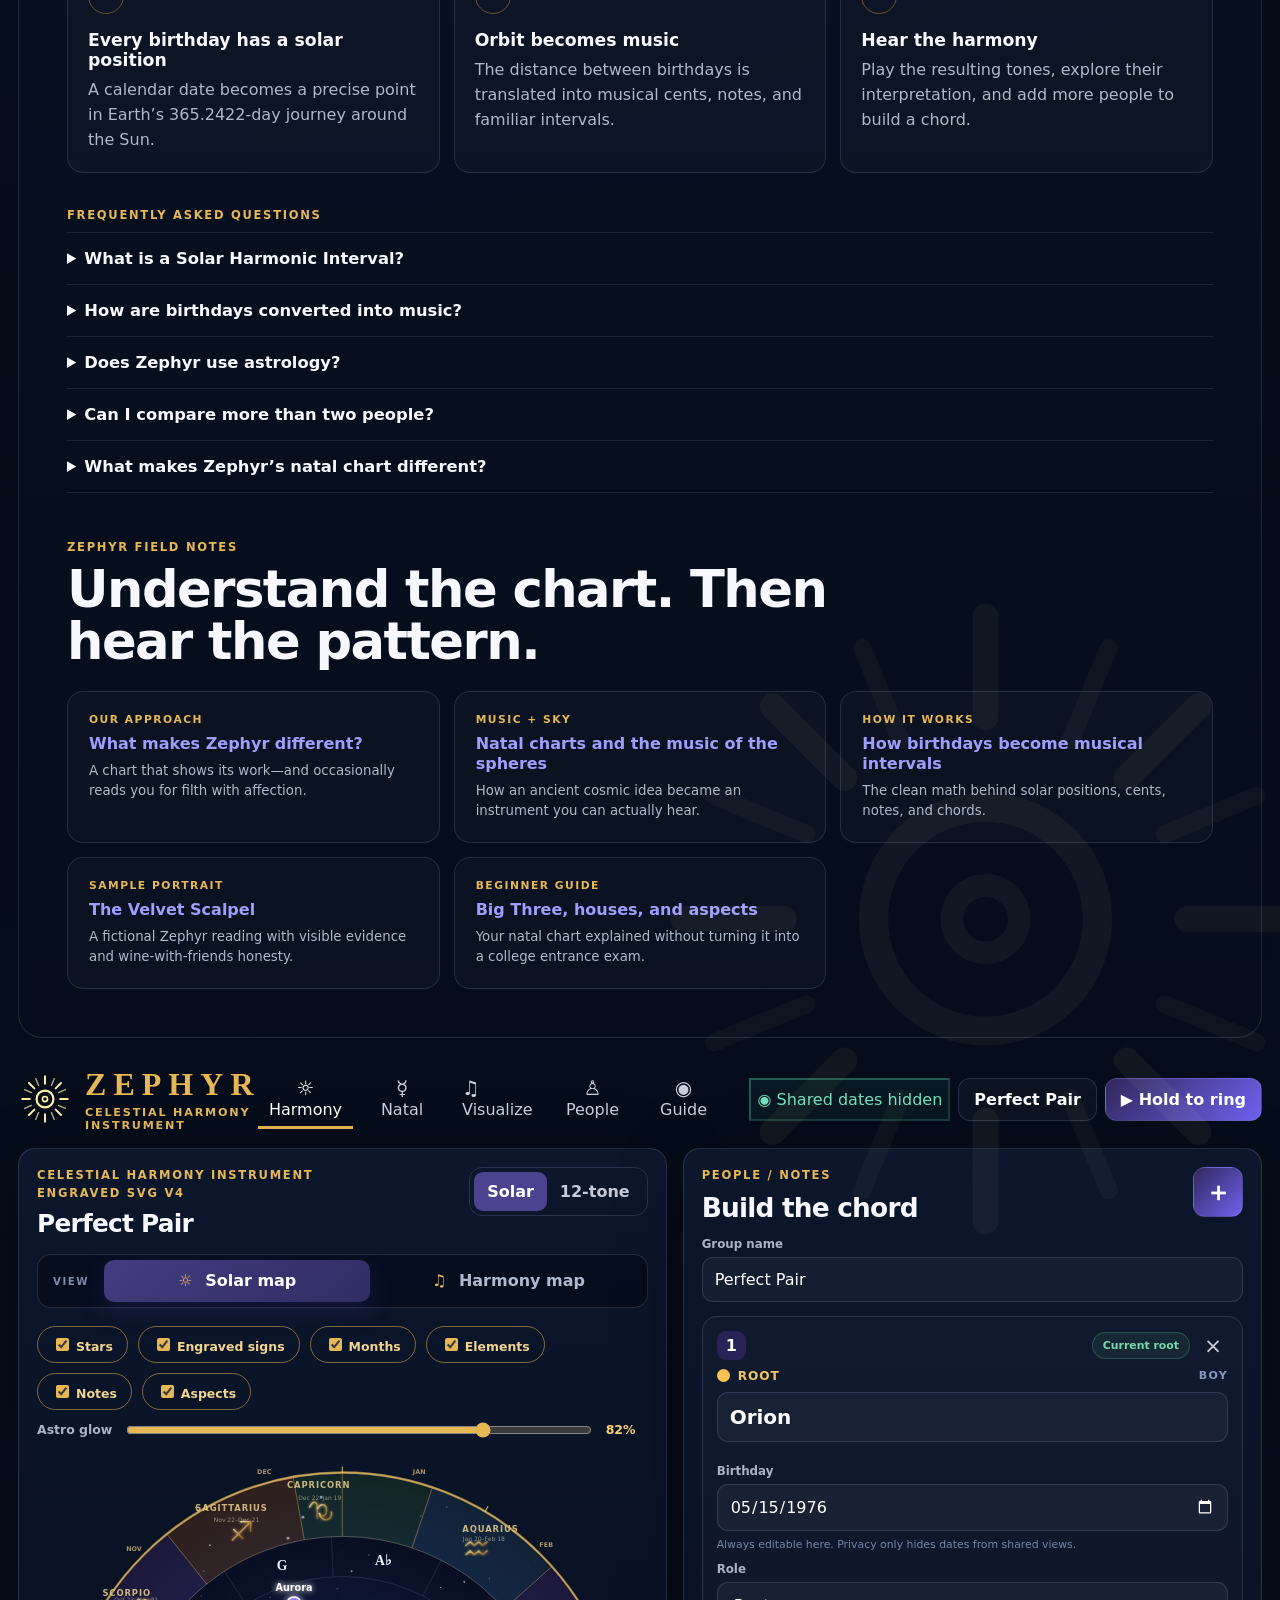
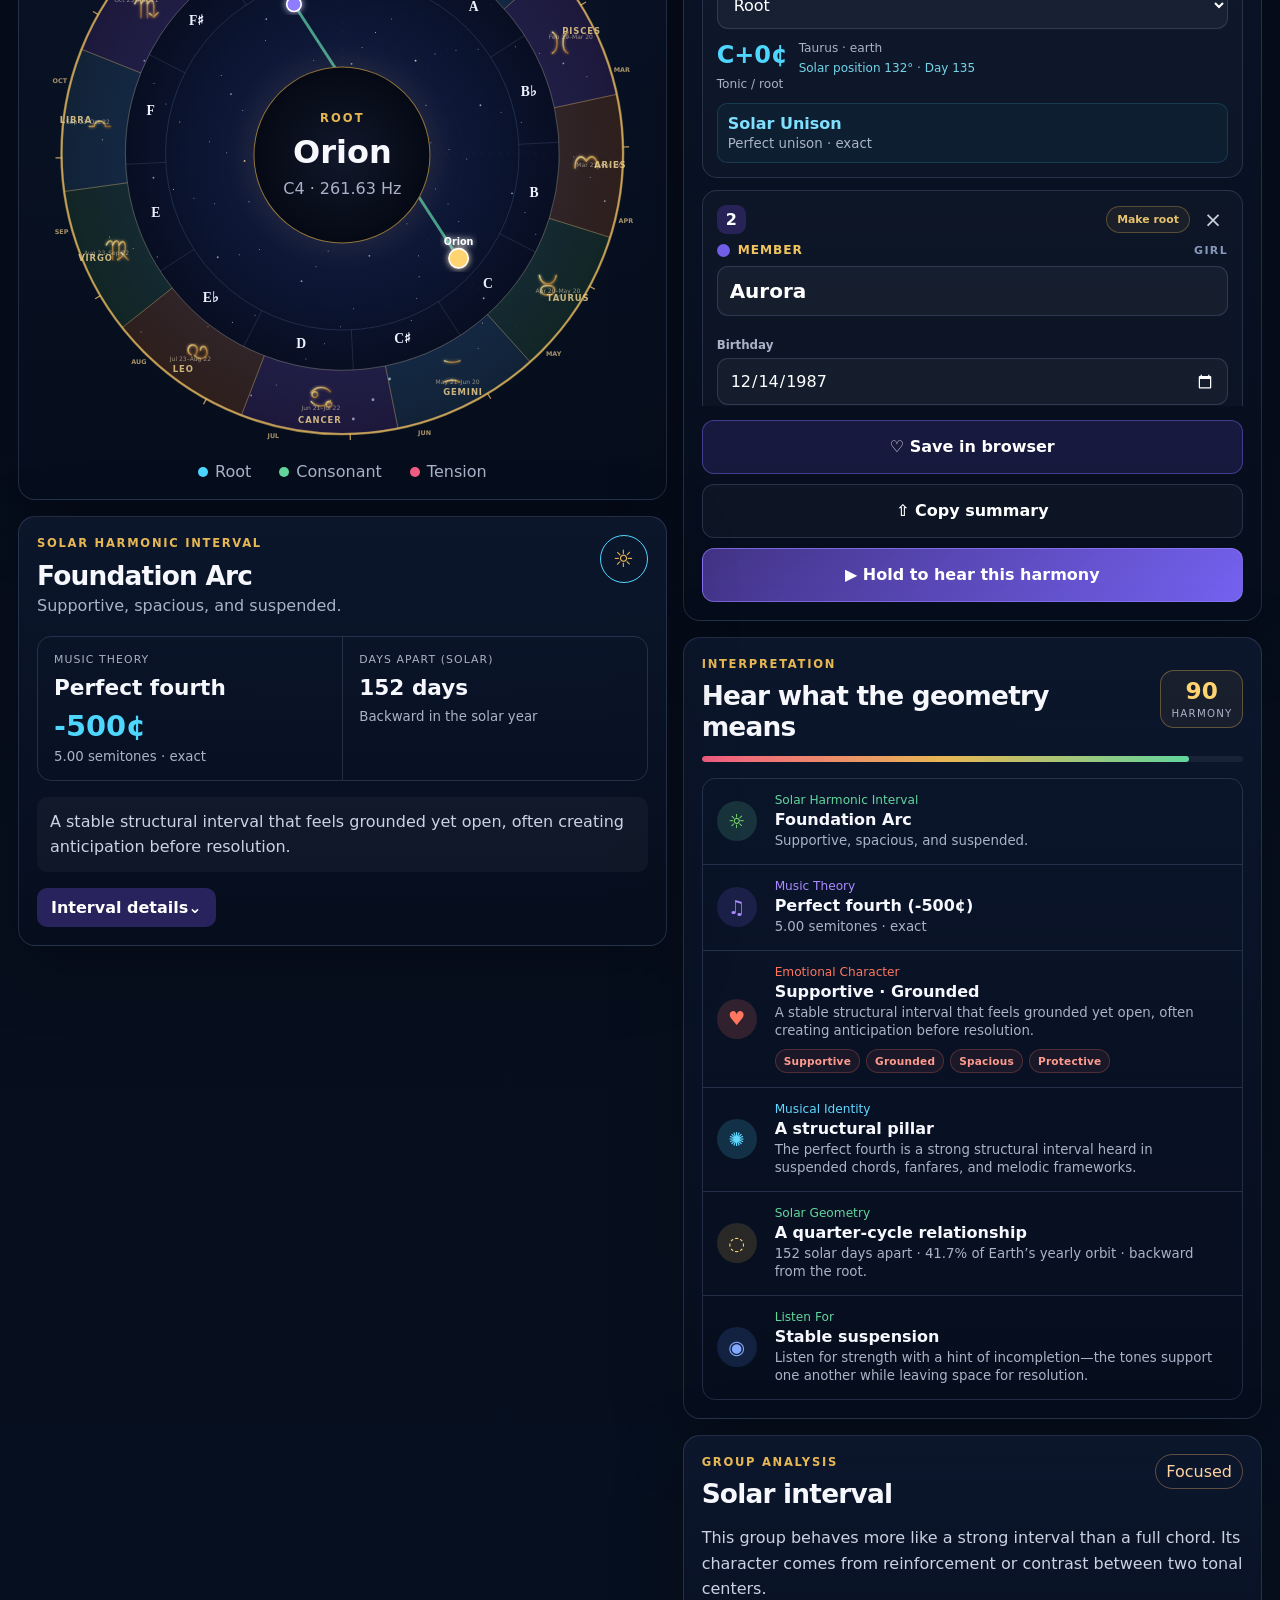
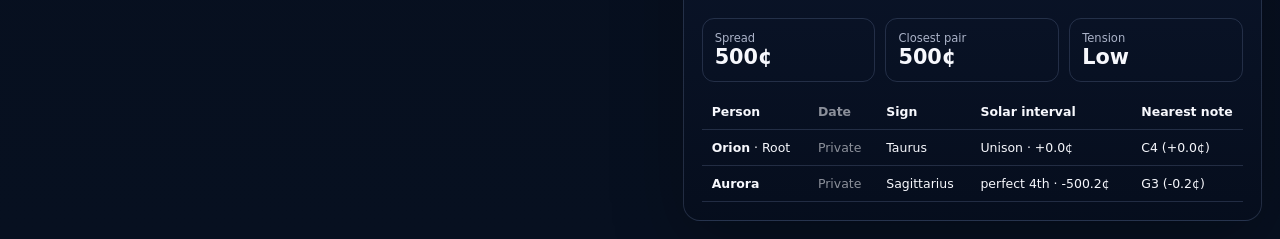
==== commit de2adc47: "Add files via upload" ====
--- a/index.html
+++ b/index.html
@@ -7,7 +7,7 @@
 gtag('js', new Date());
 gtag('config', 'G-0JSD84W2V2', { anonymize_ip: true });
 </script><meta name="viewport" content="width=device-width,initial-scale=1,viewport-fit=cover"><meta name="theme-color" content="#050914"><title>Free Natal Chart & Solar Harmony | Zephyr Observatory</title><meta name="description" content="Create a free, private natal chart with planets, houses, aspects, Big Three interpretations, and Zephyr’s first-of-its-kind solar harmony instrument."><link rel="stylesheet" href="harmony.css?v=20260719-redesign1"><link rel="stylesheet" href="welcome.css?v=20260719-brand1"><link rel="stylesheet" href="mobile-fixes.css?v=20260719-ios1"><link rel="stylesheet" href="harmony-wheel.css?v=20260725-root4"><link rel="stylesheet" href="natal.css?v=20260725-v5"><style id="critical-action-layout">.controls-panel .control-actions{display:grid!important;grid-template-columns:minmax(0,1fr)!important;gap:10px!important;width:100%!important}.controls-panel .control-actions .btn{display:flex!important;align-items:center!important;justify-content:center!important;width:100%!important;min-width:0!important;min-height:54px!important;white-space:normal!important;writing-mode:horizontal-tb!important}.controls-panel .form-play-btn{grid-column:1!important;min-height:62px!important}body.privacy-mode .date-field .person-date{display:block!important}</style>
-<link rel="canonical" href="https://www.zephyr.guru/">
+<link rel="canonical" href="https://zephyr.guru/">
 <meta name="robots" content="index,follow,max-image-preview:large,max-snippet:-1,max-video-preview:-1">
 <meta name="author" content="Zephyr">
 <meta name="application-name" content="Zephyr">
@@ -16,17 +16,17 @@
 <meta name="apple-mobile-web-app-status-bar-style" content="black-translucent">
 <meta property="og:type" content="website">
 <meta property="og:site_name" content="Zephyr">
-<meta property="og:url" content="https://www.zephyr.guru/">
+<meta property="og:url" content="https://zephyr.guru/">
 <meta property="og:title" content="Zephyr Observatory | Free Natal Chart & Solar Harmony">
 <meta property="og:description" content="Create a private natal chart, explore planets, houses and aspects, then hear how birthdays relate through Zephyr’s solar harmony instrument.">
-<meta property="og:image" content="https://www.zephyr.guru/zephyr-social-card.png">
+<meta property="og:image" content="https://zephyr.guru/zephyr-social-card.png">
 <meta property="og:image:width" content="1200">
 <meta property="og:image:height" content="630">
 <meta property="og:image:alt" content="Zephyr celestial harmony instrument — Earth’s orbit becomes music">
 <meta name="twitter:card" content="summary_large_image">
 <meta name="twitter:title" content="Zephyr Observatory | Free Natal Chart & Solar Harmony">
 <meta name="twitter:description" content="Create a private natal chart, explore planets, houses and aspects, and hear the music of the solar year.">
-<meta name="twitter:image" content="https://www.zephyr.guru/zephyr-social-card.png">
+<meta name="twitter:image" content="https://zephyr.guru/zephyr-social-card.png">
 <link rel="icon" href="/zephyr-logo.svg" type="image/svg+xml">
 <link rel="apple-touch-icon" href="/apple-touch-icon.png">
 <link rel="manifest" href="/site.webmanifest">
@@ -37,17 +37,17 @@
   "@graph": [
     {
       "@type": "WebSite",
-      "@id": "https://www.zephyr.guru/#website",
-      "url": "https://www.zephyr.guru/",
+      "@id": "https://zephyr.guru/#website",
+      "url": "https://zephyr.guru/",
       "name": "Zephyr",
       "description": "A first-of-its-kind interactive observatory combining private natal charts, visual astrology interpretation, and musical relationships mapped from the solar year.",
       "inLanguage": "en-US"
     },
     {
       "@type": "WebApplication",
-      "@id": "https://www.zephyr.guru/#app",
+      "@id": "https://zephyr.guru/#app",
       "name": "Zephyr",
-      "url": "https://www.zephyr.guru/",
+      "url": "https://zephyr.guru/",
       "applicationCategory": "EducationalApplication",
       "operatingSystem": "Web",
       "browserRequirements": "Requires JavaScript and Web Audio support",
@@ -65,7 +65,7 @@
     },
     {
       "@type": "FAQPage",
-      "@id": "https://www.zephyr.guru/#faq",
+      "@id": "https://zephyr.guru/#faq",
       "mainEntity": [
         {
           "@type": "Question",
@@ -153,7 +153,6 @@
       <div class="discovery-grid">
         <a href="/what-makes-zephyr-different.html"><span>OUR APPROACH</span><b>What makes Zephyr different?</b><small>A chart that shows its work—and occasionally reads you for filth with affection.</small></a>
         <a href="/music-of-the-spheres-natal-chart.html"><span>MUSIC + SKY</span><b>Natal charts and the music of the spheres</b><small>How an ancient cosmic idea became an instrument you can actually hear.</small></a>
-        <a href="/zodiac-tone-circle.html"><span>ZODIAC + MUSIC</span><b>The Zodiac Tone Circle</b><small>Kepler, the Circle of Fifths, and how Zephyr turns the solar year into sound.</small></a>
         <a href="/birthday-musical-intervals.html"><span>HOW IT WORKS</span><b>How birthdays become musical intervals</b><small>The clean math behind solar positions, cents, notes, and chords.</small></a>
         <a href="/natal-chart-example.html"><span>SAMPLE PORTRAIT</span><b>The Velvet Scalpel</b><small>A fictional Zephyr reading with visible evidence and wine-with-friends honesty.</small></a>
         <a href="/natal-chart-guide.html"><span>BEGINNER GUIDE</span><b>Big Three, houses, and aspects</b><small>Your natal chart explained without turning it into a college entrance exam.</small></a>
@@ -162,7 +161,7 @@
   </div>
 </section>
 
-<header class="site-header"><a class="brand" href="/"><img src="zephyr-logo.svg" alt=""><span><b>ZEPHYR</b><small>CELESTIAL HARMONY INSTRUMENT</small></span></a><nav class="top-nav" aria-label="Sections"><button class="nav-item active" data-app-view="solar" type="button"><i>☼</i><span>Harmony</span></button><button class="nav-item" data-app-view="natal" type="button"><i>☿</i><span>Natal</span></button><button class="nav-item" data-app-view="people" type="button"><i>♙</i><span>People</span></button><button class="nav-item" data-app-view="guide" type="button"><i>◉</i><span>Guide</span></button></nav><div class="header-actions"><button class="privacy-switch active" id="privacyToggle" type="button" aria-pressed="true"><span>◉</span> Shared dates hidden</button><button class="btn ghost" id="resetBtn" type="button">Perfect Pair</button><button class="btn ring" id="playBtn" type="button">▶ Hold to ring</button></div></header>
+<header class="site-header"><a class="brand" href="/"><img src="zephyr-logo.svg" alt=""><span><b>ZEPHYR</b><small>CELESTIAL HARMONY INSTRUMENT</small></span></a><nav class="top-nav" aria-label="Sections"><button class="nav-item active" data-app-view="solar" type="button"><i>☼</i><span>Harmony</span></button><button class="nav-item" data-app-view="natal" type="button"><i>☿</i><span>Natal</span></button><a class="nav-item" href="/harmony-visualizer.html" target="_blank" rel="noopener"><i>♫</i><span>Visualize</span></a><button class="nav-item" data-app-view="people" type="button"><i>♙</i><span>People</span></button><button class="nav-item" data-app-view="guide" type="button"><i>◉</i><span>Guide</span></button></nav><div class="header-actions"><button class="privacy-switch active" id="privacyToggle" type="button" aria-pressed="true"><span>◉</span> Shared dates hidden</button><button class="btn ghost" id="resetBtn" type="button">Perfect Pair</button><button class="btn ring" id="playBtn" type="button">▶ Hold to ring</button></div></header>
 <main class="layout" id="solarApp">
 <div class="left-column">
 <section class="panel wheel-panel"><div class="panel-heading"><div><p class="kicker">Celestial harmony instrument<br>Engraved SVG V4</p><h1 id="groupTitle">Perfect Pair</h1></div><div class="segmented" aria-label="Pitch tuning"><button class="segment active" data-mode="continuous" type="button">Solar</button><button class="segment" data-mode="snap" type="button">12-tone</button></div></div>
@@ -235,7 +234,7 @@
     </div>
   </section>
 </main>
-<footer class="mobile-nav"><button class="active" data-app-view="solar" type="button">☼<small>Harmony</small></button><button data-app-view="natal" type="button">☿<small>Natal</small></button><button data-app-view="people" type="button">♙<small>People</small></button><button data-app-view="guide" type="button">◉<small>Guide</small></button></footer>
+<footer class="mobile-nav"><button class="active" data-app-view="solar" type="button">☼<small>Harmony</small></button><button data-app-view="natal" type="button">☿<small>Natal</small></button><a href="/harmony-visualizer.html" target="_blank" rel="noopener">♫<small>Visualize</small></a><button data-app-view="people" type="button">♙<small>People</small></button><button data-app-view="guide" type="button">◉<small>Guide</small></button></footer>
 </div>
 <template id="personTemplate"><article class="person-card"><div class="person-head"><button class="person-index set-root" type="button" title="Make this person the root"></button><button class="make-root" type="button">Make root</button><button class="remove-person" type="button">×</button></div><div class="role-badge"><i></i><span class="role-text">MEMBER</span></div><input class="person-name" aria-label="Name" maxlength="30"><label class="date-field"><span>Birthday</span><input class="person-date" type="date"><em class="privacy-hint">Always editable here. Privacy only hides dates from shared views.</em></label><label><span>Role</span><select class="person-role"><option value="member">Member</option><option value="root">Root</option></select></label><div class="person-readout"><strong class="person-note">—</strong><span class="person-sign">—</span><span class="person-position">—</span><span class="person-interval">—</span></div><div class="person-harmonic-readout"><span class="person-solar-name">Solar Unison</span><small class="person-theory-name">Perfect unison · exact</small></div></article></template>
 <script src="ios-audio-unlock.js?v=20260719-ios1"></script><script src="harmony.js?v=20260725-root4"></script><script src="mobile-actions.js?v=20260719-mobile2"></script><script src="natal-engine.bundle.js?v=1.1.0"></script><script src="natal.js?v=20260725-v5a"></script></body></html>
--- a/harmony.css
+++ b/harmony.css
@@ -1,5 +1,5 @@
-:root{color-scheme:dark;--bg:#050914;--panel:#0a1224;--panel2:#0d172c;--line:rgba(159,184,229,.18);--text:#f7f8fd;--muted:#aab2c7;--gold:#e7b754;--purple:#7464ee;--cyan:#4ed6ff;--green:#62d59d;--coral:#ff735f;--pink:#f35c82}*{box-sizing:border-box}html{background:var(--bg)}body{margin:0;color:var(--text);font-family:Inter,ui-sans-serif,system-ui,-apple-system,"Segoe UI",sans-serif;background:radial-gradient(circle at 20% 0,rgba(24,46,95,.35),transparent 38%),linear-gradient(#040812,#071020);min-height:100vh}button,input,select{font:inherit}.app-shell{max-width:1540px;margin:auto;padding:18px}.site-header{display:grid;grid-template-columns:1fr auto auto;align-items:center;gap:24px;margin-bottom:16px}.brand{display:flex;gap:13px;align-items:center;text-decoration:none;color:var(--gold)}.brand img{width:54px;height:54px}.brand b{display:block;font:700 2rem Georgia,serif;letter-spacing:.22em}.brand small{display:block;margin-top:3px;font-size:.7rem;letter-spacing:.16em;font-weight:800}.top-nav{display:flex;gap:7px}.nav-item{min-width:84px;border:0;border-bottom:3px solid transparent;background:none;color:#c9cfdd;padding:7px 11px}.nav-item i,.nav-item span{display:block}.nav-item i{font-style:normal;font-size:1.25rem}.nav-item.active{color:white;border-color:var(--gold)}.header-actions{display:flex;gap:8px}.btn,.icon-btn{border:1px solid var(--line);border-radius:12px;color:white;background:linear-gradient(135deg,#31275d,#6f62ef);font-weight:800;padding:11px 15px;cursor:pointer}.btn.ghost{background:rgba(255,255,255,.03)}.btn.secondary{background:rgba(83,67,171,.22);border-color:rgba(123,100,238,.45)}.ring{touch-action:none}.layout{display:grid;grid-template-columns:minmax(0,1.03fr) minmax(390px,.92fr);gap:16px}.left-column,.right-column{display:grid;align-content:start;gap:16px}.panel{border:1px solid var(--line);border-radius:17px;background:linear-gradient(180deg,rgba(12,23,45,.97),rgba(6,14,29,.97));box-shadow:0 20px 70px rgba(0,0,0,.28);padding:18px}.panel-heading,.solar-heading{display:flex;justify-content:space-between;align-items:flex-start;gap:14px}.kicker{color:var(--gold);text-transform:uppercase;letter-spacing:.15em;font-weight:900;font-size:.72rem;line-height:1.5;margin:0 0 7px}h1,h2{margin:0;letter-spacing:-.03em}h1{font-size:1.55rem}h2{font-size:1.65rem}.segmented{display:flex;border:1px solid var(--line);padding:4px;border-radius:13px}.segment{border:0;color:#c6ccdc;background:none;padding:10px 13px;border-radius:9px;font-weight:800}.segment.active{background:#4c438e;color:white}.wheel-toolbar{display:flex;gap:10px;flex-wrap:wrap;margin:18px 0 8px}.layer-toggle{border:1px solid rgba(231,183,84,.52);border-radius:999px;padding:8px 14px;color:#f3d48d;font-weight:800;font-size:.78rem}.layer-toggle input{accent-color:var(--gold);margin-right:7px}.opacity-control{width:100%;display:grid;grid-template-columns:auto 1fr 42px;gap:12px;align-items:center;color:var(--muted);font-weight:700;font-size:.78rem}.opacity-control input{accent-color:var(--gold)}.opacity-control output{color:#ffd36e}.wheel-wrap{position:relative;aspect-ratio:1;max-width:760px;margin:auto}.wheel-wrap svg{width:100%;height:100%}.wheel-center{position:absolute;left:50%;top:50%;transform:translate(-50%,-50%);width:29%;aspect-ratio:1;border-radius:50%;display:flex;flex-direction:column;justify-content:center;align-items:center;background:radial-gradient(circle,#11182a,#050914 72%);border:1px solid rgba(231,183,84,.62);box-shadow:0 0 35px rgba(231,183,84,.12)}.center-label{font-size:.72rem;letter-spacing:.18em;color:var(--gold);font-weight:900}.wheel-center strong{font-size:clamp(1.2rem,3vw,2rem);margin:8px 0}.wheel-center span:last-child{color:var(--muted)}.legend-row{display:flex;justify-content:center;gap:28px;color:var(--muted)}.legend-dot{display:inline-block;width:10px;height:10px;border-radius:50%;margin-right:7px}.root{background:var(--cyan)}.consonant{background:var(--green)}.tension{background:var(--pink)}.solar-panel{position:relative}.solar-emblem{border:1px solid var(--cyan);border-radius:50%;width:48px;height:48px;display:grid;place-items:center;color:var(--gold);font-size:1.5rem}.solar-heading p:last-child{margin:5px 0;color:var(--muted)}.interval-facts{display:grid;grid-template-columns:1fr 1fr;border:1px solid var(--line);border-radius:14px;margin:16px 0}.interval-facts>div{padding:16px}.interval-facts>div+div{border-left:1px solid var(--line)}.interval-facts span{display:block;text-transform:uppercase;letter-spacing:.1em;color:var(--muted);font-size:.68rem}.interval-facts strong,.interval-facts b,.interval-facts small{display:block}.interval-facts strong{font-size:1.35rem;margin:9px 0}.interval-facts b{font-size:1.8rem;color:var(--cyan)}.interval-facts small{color:var(--muted);margin-top:6px}.interval-meaning{background:rgba(255,255,255,.035);border-radius:11px;padding:13px;line-height:1.55;color:#cbd2e1}.details-btn{border:0;border-radius:10px;padding:10px 14px;background:#28235c;color:white;font-weight:800}.controls-panel .panel-heading{margin-bottom:14px}.icon-btn{width:50px;height:50px;padding:0;font-size:1.6rem}.field-label,.person-card label span{display:block;color:var(--muted);font-size:.74rem;font-weight:800;margin-bottom:6px}.text-input,.person-name,.person-date,.person-role{width:100%;border:1px solid var(--line);border-radius:11px;padding:12px;background:rgba(255,255,255,.04);color:white;outline:none}.people-list{display:grid;gap:12px;margin:14px 0;max-height:690px;overflow:auto}.person-card{border:1px solid var(--line);border-radius:15px;padding:14px;background:rgba(255,255,255,.025)}.person-head{display:flex;justify-content:space-between}.person-index{background:#272357;border-radius:9px;padding:5px 9px;font-weight:900}.remove-person{border:0;background:none;color:#c8cedc;font-size:1.35rem}.role-badge{display:flex;gap:8px;align-items:center;color:#f0c45f;font-size:.76rem;font-weight:900;letter-spacing:.08em;margin:9px 0}.role-badge i{width:13px;height:13px;border-radius:50%;background:#715ee7}.person-card[data-role="root"] .role-badge i{background:#ffc34f}.person-name{font-size:1.25rem;font-weight:800;margin-bottom:12px}.person-card label{display:block;margin-top:10px}.person-readout{display:grid;grid-template-columns:auto 1fr;gap:2px 10px;margin-top:12px}.person-note{grid-row:span 2;color:var(--cyan);font-size:1.5rem}.person-sign,.person-interval{color:var(--muted);font-size:.76rem}.person-harmonic-readout{margin-top:12px;padding:10px;border:1px solid rgba(78,214,255,.15);border-radius:10px;background:rgba(28,128,169,.08)}.person-solar-name{display:block;color:#7edfff;font-weight:800}.person-theory-name{color:var(--muted)}.control-actions{display:flex;gap:10px}.control-actions .btn{flex:1}.interpretation-panel .panel-heading{align-items:center}.hide-label{color:var(--muted)}.interpretation-list{border:1px solid var(--line);border-radius:13px;overflow:hidden}.interpretation-list article{display:grid;grid-template-columns:46px 1fr auto;align-items:center;gap:12px;padding:14px;border-bottom:1px solid var(--line)}.interpretation-list article:last-child{border:0}.interpretation-list i{width:40px;height:40px;border-radius:50%;display:grid;place-items:center;font-style:normal;font-size:1.2rem}.interpretation-list .green{background:rgba(98,213,157,.16);color:#8aec76}.interpretation-list .violet{background:rgba(116,100,238,.16);color:#ac8bff}.interpretation-list .coral{background:rgba(255,115,95,.16);color:#ff765e}.interpretation-list .cyan{background:rgba(78,214,255,.16);color:#61d7ff}.interpretation-list span{display:block;color:var(--green);font-size:.76rem}.interpretation-list article:nth-child(2) span{color:#a98aff}.interpretation-list article:nth-child(3) span{color:#ff765e}.interpretation-list article:nth-child(4) span{color:#61d7ff}.interpretation-list strong,.interpretation-list small{display:block}.interpretation-list strong{margin:3px 0}.interpretation-list small{color:var(--muted);line-height:1.35}.analysis-lead{color:#cbd2e1;line-height:1.6}.quality-badge{border:1px solid rgba(255,184,107,.35);border-radius:999px;padding:7px 10px;color:#ffd2a1}.metric-grid{display:grid;grid-template-columns:repeat(3,1fr);gap:10px}.metric-grid article{border:1px solid var(--line);border-radius:12px;padding:12px}.metric-grid span{display:block;color:var(--muted);font-size:.72rem}.metric-grid strong{font-size:1.3rem}.interval-table{overflow:auto;margin-top:12px}.interval-table table{width:100%;border-collapse:collapse;min-width:650px}.interval-table th,.interval-table td{padding:10px;border-bottom:1px solid var(--line);text-align:left;font-size:.78rem}.mobile-nav{display:none}.toast{position:fixed;right:20px;bottom:20px;padding:12px 15px;background:#162038;border:1px solid var(--line);border-radius:10px}.playing{filter:brightness(1.25);box-shadow:0 0 0 3px rgba(78,214,255,.2)}
-@media(max-width:980px){.site-header{grid-template-columns:1fr auto}.top-nav{display:none}.layout{grid-template-columns:1fr}.header-actions{grid-column:1/-1}.people-list{max-height:none}.mobile-nav{position:sticky;bottom:0;display:grid;grid-template-columns:repeat(4,1fr);background:rgba(5,9,20,.96);border:1px solid var(--line);border-radius:14px 14px 0 0;padding:8px;z-index:5}.mobile-nav span{text-align:center;color:var(--muted);font-size:1.15rem}.mobile-nav small{display:block;font-size:.7rem}.mobile-nav .active{color:#a593ff}}@media(max-width:620px){.app-shell{padding:10px}.brand b{font-size:1.4rem}.brand small{font-size:.55rem}.brand img{width:42px}.header-actions .btn{flex:1}.panel{padding:14px}.wheel-toolbar{gap:7px}.layer-toggle{padding:7px 10px}.interval-facts{grid-template-columns:1fr}.interval-facts>div+div{border-left:0;border-top:1px solid var(--line)}.control-actions{flex-direction:column}.metric-grid{grid-template-columns:1fr}.wheel-center{width:32%}}
+:root{color-scheme:dark;--bg:#050914;--panel:#0a1224;--panel2:#0d172c;--line:rgba(159,184,229,.18);--text:#f7f8fd;--muted:#aab2c7;--gold:#e7b754;--purple:#7464ee;--cyan:#4ed6ff;--green:#62d59d;--coral:#ff735f;--pink:#f35c82}*{box-sizing:border-box}html{background:var(--bg)}body{margin:0;color:var(--text);font-family:Inter,ui-sans-serif,system-ui,-apple-system,"Segoe UI",sans-serif;background:radial-gradient(circle at 20% 0,rgba(24,46,95,.35),transparent 38%),linear-gradient(#040812,#071020);min-height:100vh}button,input,select{font:inherit}.app-shell{max-width:1540px;margin:auto;padding:18px}.site-header{display:grid;grid-template-columns:1fr auto auto;align-items:center;gap:24px;margin-bottom:16px}.brand{display:flex;gap:13px;align-items:center;text-decoration:none;color:var(--gold)}.brand img{width:54px;height:54px}.brand b{display:block;font:700 2rem Georgia,serif;letter-spacing:.22em}.brand small{display:block;margin-top:3px;font-size:.7rem;letter-spacing:.16em;font-weight:800}.top-nav{display:flex;gap:7px}.nav-item{min-width:84px;border:0;border-bottom:3px solid transparent;background:none;color:#c9cfdd;padding:7px 11px;text-decoration:none;cursor:pointer;display:inline-block}.nav-item i,.nav-item span{display:block}.nav-item i{font-style:normal;font-size:1.25rem}.nav-item.active{color:white;border-color:var(--gold)}.header-actions{display:flex;gap:8px}.btn,.icon-btn{border:1px solid var(--line);border-radius:12px;color:white;background:linear-gradient(135deg,#31275d,#6f62ef);font-weight:800;padding:11px 15px;cursor:pointer}.btn.ghost{background:rgba(255,255,255,.03)}.btn.secondary{background:rgba(83,67,171,.22);border-color:rgba(123,100,238,.45)}.ring{touch-action:none}.layout{display:grid;grid-template-columns:minmax(0,1.03fr) minmax(390px,.92fr);gap:16px}.left-column,.right-column{display:grid;align-content:start;gap:16px}.panel{border:1px solid var(--line);border-radius:17px;background:linear-gradient(180deg,rgba(12,23,45,.97),rgba(6,14,29,.97));box-shadow:0 20px 70px rgba(0,0,0,.28);padding:18px}.panel-heading,.solar-heading{display:flex;justify-content:space-between;align-items:flex-start;gap:14px}.kicker{color:var(--gold);text-transform:uppercase;letter-spacing:.15em;font-weight:900;font-size:.72rem;line-height:1.5;margin:0 0 7px}h1,h2{margin:0;letter-spacing:-.03em}h1{font-size:1.55rem}h2{font-size:1.65rem}.segmented{display:flex;border:1px solid var(--line);padding:4px;border-radius:13px}.segment{border:0;color:#c6ccdc;background:none;padding:10px 13px;border-radius:9px;font-weight:800}.segment.active{background:#4c438e;color:white}.wheel-toolbar{display:flex;gap:10px;flex-wrap:wrap;margin:18px 0 8px}.layer-toggle{border:1px solid rgba(231,183,84,.52);border-radius:999px;padding:8px 14px;color:#f3d48d;font-weight:800;font-size:.78rem}.layer-toggle input{accent-color:var(--gold);margin-right:7px}.opacity-control{width:100%;display:grid;grid-template-columns:auto 1fr 42px;gap:12px;align-items:center;color:var(--muted);font-weight:700;font-size:.78rem}.opacity-control input{accent-color:var(--gold)}.opacity-control output{color:#ffd36e}.wheel-wrap{position:relative;aspect-ratio:1;max-width:760px;margin:auto}.wheel-wrap svg{width:100%;height:100%}.wheel-center{position:absolute;left:50%;top:50%;transform:translate(-50%,-50%);width:29%;aspect-ratio:1;border-radius:50%;display:flex;flex-direction:column;justify-content:center;align-items:center;background:radial-gradient(circle,#11182a,#050914 72%);border:1px solid rgba(231,183,84,.62);box-shadow:0 0 35px rgba(231,183,84,.12)}.center-label{font-size:.72rem;letter-spacing:.18em;color:var(--gold);font-weight:900}.wheel-center strong{font-size:clamp(1.2rem,3vw,2rem);margin:8px 0}.wheel-center span:last-child{color:var(--muted)}.legend-row{display:flex;justify-content:center;gap:28px;color:var(--muted)}.legend-dot{display:inline-block;width:10px;height:10px;border-radius:50%;margin-right:7px}.root{background:var(--cyan)}.consonant{background:var(--green)}.tension{background:var(--pink)}.solar-panel{position:relative}.solar-emblem{border:1px solid var(--cyan);border-radius:50%;width:48px;height:48px;display:grid;place-items:center;color:var(--gold);font-size:1.5rem}.solar-heading p:last-child{margin:5px 0;color:var(--muted)}.interval-facts{display:grid;grid-template-columns:1fr 1fr;border:1px solid var(--line);border-radius:14px;margin:16px 0}.interval-facts>div{padding:16px}.interval-facts>div+div{border-left:1px solid var(--line)}.interval-facts span{display:block;text-transform:uppercase;letter-spacing:.1em;color:var(--muted);font-size:.68rem}.interval-facts strong,.interval-facts b,.interval-facts small{display:block}.interval-facts strong{font-size:1.35rem;margin:9px 0}.interval-facts b{font-size:1.8rem;color:var(--cyan)}.interval-facts small{color:var(--muted);margin-top:6px}.interval-meaning{background:rgba(255,255,255,.035);border-radius:11px;padding:13px;line-height:1.55;color:#cbd2e1}.details-btn{border:0;border-radius:10px;padding:10px 14px;background:#28235c;color:white;font-weight:800}.controls-panel .panel-heading{margin-bottom:14px}.icon-btn{width:50px;height:50px;padding:0;font-size:1.6rem}.field-label,.person-card label span{display:block;color:var(--muted);font-size:.74rem;font-weight:800;margin-bottom:6px}.text-input,.person-name,.person-date,.person-role{width:100%;border:1px solid var(--line);border-radius:11px;padding:12px;background:rgba(255,255,255,.04);color:white;outline:none}.people-list{display:grid;gap:12px;margin:14px 0;max-height:690px;overflow:auto}.person-card{border:1px solid var(--line);border-radius:15px;padding:14px;background:rgba(255,255,255,.025)}.person-head{display:flex;justify-content:space-between}.person-index{background:#272357;border-radius:9px;padding:5px 9px;font-weight:900}.remove-person{border:0;background:none;color:#c8cedc;font-size:1.35rem}.role-badge{display:flex;gap:8px;align-items:center;color:#f0c45f;font-size:.76rem;font-weight:900;letter-spacing:.08em;margin:9px 0}.role-badge i{width:13px;height:13px;border-radius:50%;background:#715ee7}.person-card[data-role="root"] .role-badge i{background:#ffc34f}.person-name{font-size:1.25rem;font-weight:800;margin-bottom:12px}.person-card label{display:block;margin-top:10px}.person-readout{display:grid;grid-template-columns:auto 1fr;gap:2px 10px;margin-top:12px}.person-note{grid-row:span 2;color:var(--cyan);font-size:1.5rem}.person-sign,.person-interval{color:var(--muted);font-size:.76rem}.person-harmonic-readout{margin-top:12px;padding:10px;border:1px solid rgba(78,214,255,.15);border-radius:10px;background:rgba(28,128,169,.08)}.person-solar-name{display:block;color:#7edfff;font-weight:800}.person-theory-name{color:var(--muted)}.control-actions{display:flex;gap:10px}.control-actions .btn{flex:1}.interpretation-panel .panel-heading{align-items:center}.hide-label{color:var(--muted)}.interpretation-list{border:1px solid var(--line);border-radius:13px;overflow:hidden}.interpretation-list article{display:grid;grid-template-columns:46px 1fr auto;align-items:center;gap:12px;padding:14px;border-bottom:1px solid var(--line)}.interpretation-list article:last-child{border:0}.interpretation-list i{width:40px;height:40px;border-radius:50%;display:grid;place-items:center;font-style:normal;font-size:1.2rem}.interpretation-list .green{background:rgba(98,213,157,.16);color:#8aec76}.interpretation-list .violet{background:rgba(116,100,238,.16);color:#ac8bff}.interpretation-list .coral{background:rgba(255,115,95,.16);color:#ff765e}.interpretation-list .cyan{background:rgba(78,214,255,.16);color:#61d7ff}.interpretation-list span{display:block;color:var(--green);font-size:.76rem}.interpretation-list article:nth-child(2) span{color:#a98aff}.interpretation-list article:nth-child(3) span{color:#ff765e}.interpretation-list article:nth-child(4) span{color:#61d7ff}.interpretation-list strong,.interpretation-list small{display:block}.interpretation-list strong{margin:3px 0}.interpretation-list small{color:var(--muted);line-height:1.35}.analysis-lead{color:#cbd2e1;line-height:1.6}.quality-badge{border:1px solid rgba(255,184,107,.35);border-radius:999px;padding:7px 10px;color:#ffd2a1}.metric-grid{display:grid;grid-template-columns:repeat(3,1fr);gap:10px}.metric-grid article{border:1px solid var(--line);border-radius:12px;padding:12px}.metric-grid span{display:block;color:var(--muted);font-size:.72rem}.metric-grid strong{font-size:1.3rem}.interval-table{overflow:auto;margin-top:12px}.interval-table table{width:100%;border-collapse:collapse;min-width:650px}.interval-table th,.interval-table td{padding:10px;border-bottom:1px solid var(--line);text-align:left;font-size:.78rem}.mobile-nav{display:none}.toast{position:fixed;right:20px;bottom:20px;padding:12px 15px;background:#162038;border:1px solid var(--line);border-radius:10px}.playing{filter:brightness(1.25);box-shadow:0 0 0 3px rgba(78,214,255,.2)}
+@media(max-width:980px){.site-header{grid-template-columns:1fr auto}.top-nav{display:none}.layout{grid-template-columns:1fr}.header-actions{grid-column:1/-1}.people-list{max-height:none}.mobile-nav{position:sticky;bottom:0;display:grid;grid-template-columns:repeat(5,1fr);background:rgba(5,9,20,.96);border:1px solid var(--line);border-radius:14px 14px 0 0;padding:8px;z-index:5}.mobile-nav span{text-align:center;color:var(--muted);font-size:1.15rem}.mobile-nav small{display:block;font-size:.7rem}.mobile-nav .active{color:#a593ff}}@media(max-width:620px){.app-shell{padding:10px}.brand b{font-size:1.4rem}.brand small{font-size:.55rem}.brand img{width:42px}.header-actions .btn{flex:1}.panel{padding:14px}.wheel-toolbar{gap:7px}.layer-toggle{padding:7px 10px}.interval-facts{grid-template-columns:1fr}.interval-facts>div+div{border-left:0;border-top:1px solid var(--line)}.control-actions{flex-direction:column}.metric-grid{grid-template-columns:1fr}.wheel-center{width:32%}}
 
 /* Zephyr 1.0 interpretation engine */
 .interpretation-panel{overflow:hidden}.harmony-score{min-width:76px;text-align:center;border:1px solid rgba(231,183,84,.35);border-radius:14px;padding:8px 10px;background:rgba(231,183,84,.06)}.harmony-score b{display:block;color:#ffd36f;font-size:1.45rem;line-height:1}.harmony-score small{display:block;margin-top:5px;color:var(--muted);font-size:.64rem;text-transform:uppercase;letter-spacing:.12em}.score-track{height:6px;margin:14px 0 16px;border-radius:999px;background:rgba(255,255,255,.06);overflow:hidden}.score-track i{display:block;height:100%;width:100%;border-radius:inherit;background:linear-gradient(90deg,#f35c82,#e7b754,#62d59d);transition:width .55s ease}.interpretation-list article{grid-template-columns:46px 1fr;transition:background .25s ease,transform .25s ease}.interpretation-list article:hover{background:rgba(255,255,255,.025)}.interpretation-list .amber{background:rgba(231,183,84,.15);color:#ffd36f}.interpretation-list .blue{background:rgba(90,140,255,.15);color:#82a8ff}.character-tags{display:flex;flex-wrap:wrap;gap:6px;margin-top:9px}.character-tags span{display:inline-block!important;padding:5px 8px;border:1px solid rgba(255,115,95,.24);border-radius:999px;background:rgba(255,115,95,.07);color:#ff9b8e!important;font-size:.66rem!important;font-weight:800;letter-spacing:.02em}.sound-active .wheel-center{animation:zephyr-breathe 2.8s ease-in-out infinite;box-shadow:0 0 60px rgba(231,183,84,.3)}.sound-active .interpretation-list article{animation:zephyr-reveal .8s ease both}.sound-active .interpretation-list article:nth-child(2){animation-delay:.12s}.sound-active .interpretation-list article:nth-child(3){animation-delay:.24s}.sound-active .interpretation-list article:nth-child(4){animation-delay:.36s}.sound-active .interpretation-list article:nth-child(5){animation-delay:.48s}.sound-active .interpretation-list article:nth-child(6){animation-delay:.60s}@keyframes zephyr-breathe{0%,100%{transform:translate(-50%,-50%) scale(1)}50%{transform:translate(-50%,-50%) scale(1.045)}}@keyframes zephyr-reveal{from{opacity:.72;transform:translateY(5px)}to{opacity:1;transform:none}}
--- a/natal.css
+++ b/natal.css
@@ -94,8 +94,8 @@
 .natal-planet circle { transition: .2s ease; }
 .natal-planet:hover circle { filter: brightness(1.45); }
 .natal-mobile-tabs { display: none; }
-.mobile-nav button { border: 0; background: none; color: var(--muted); text-align: center; font-size: 1.15rem; }
-.mobile-nav button small { display: block; font-size: .7rem; }
+.mobile-nav button, .mobile-nav a { border: 0; background: none; color: var(--muted); text-align: center; font-size: 1.15rem; text-decoration: none; display: block; }
+.mobile-nav button small, .mobile-nav a small { display: block; font-size: .7rem; }
 .mobile-nav button.active { color: #a593ff; }
 body.natal-mode .welcome-stage,body.natal-mode .seo-story { display: none; }
 body.natal-mode .header-actions { display: none; }
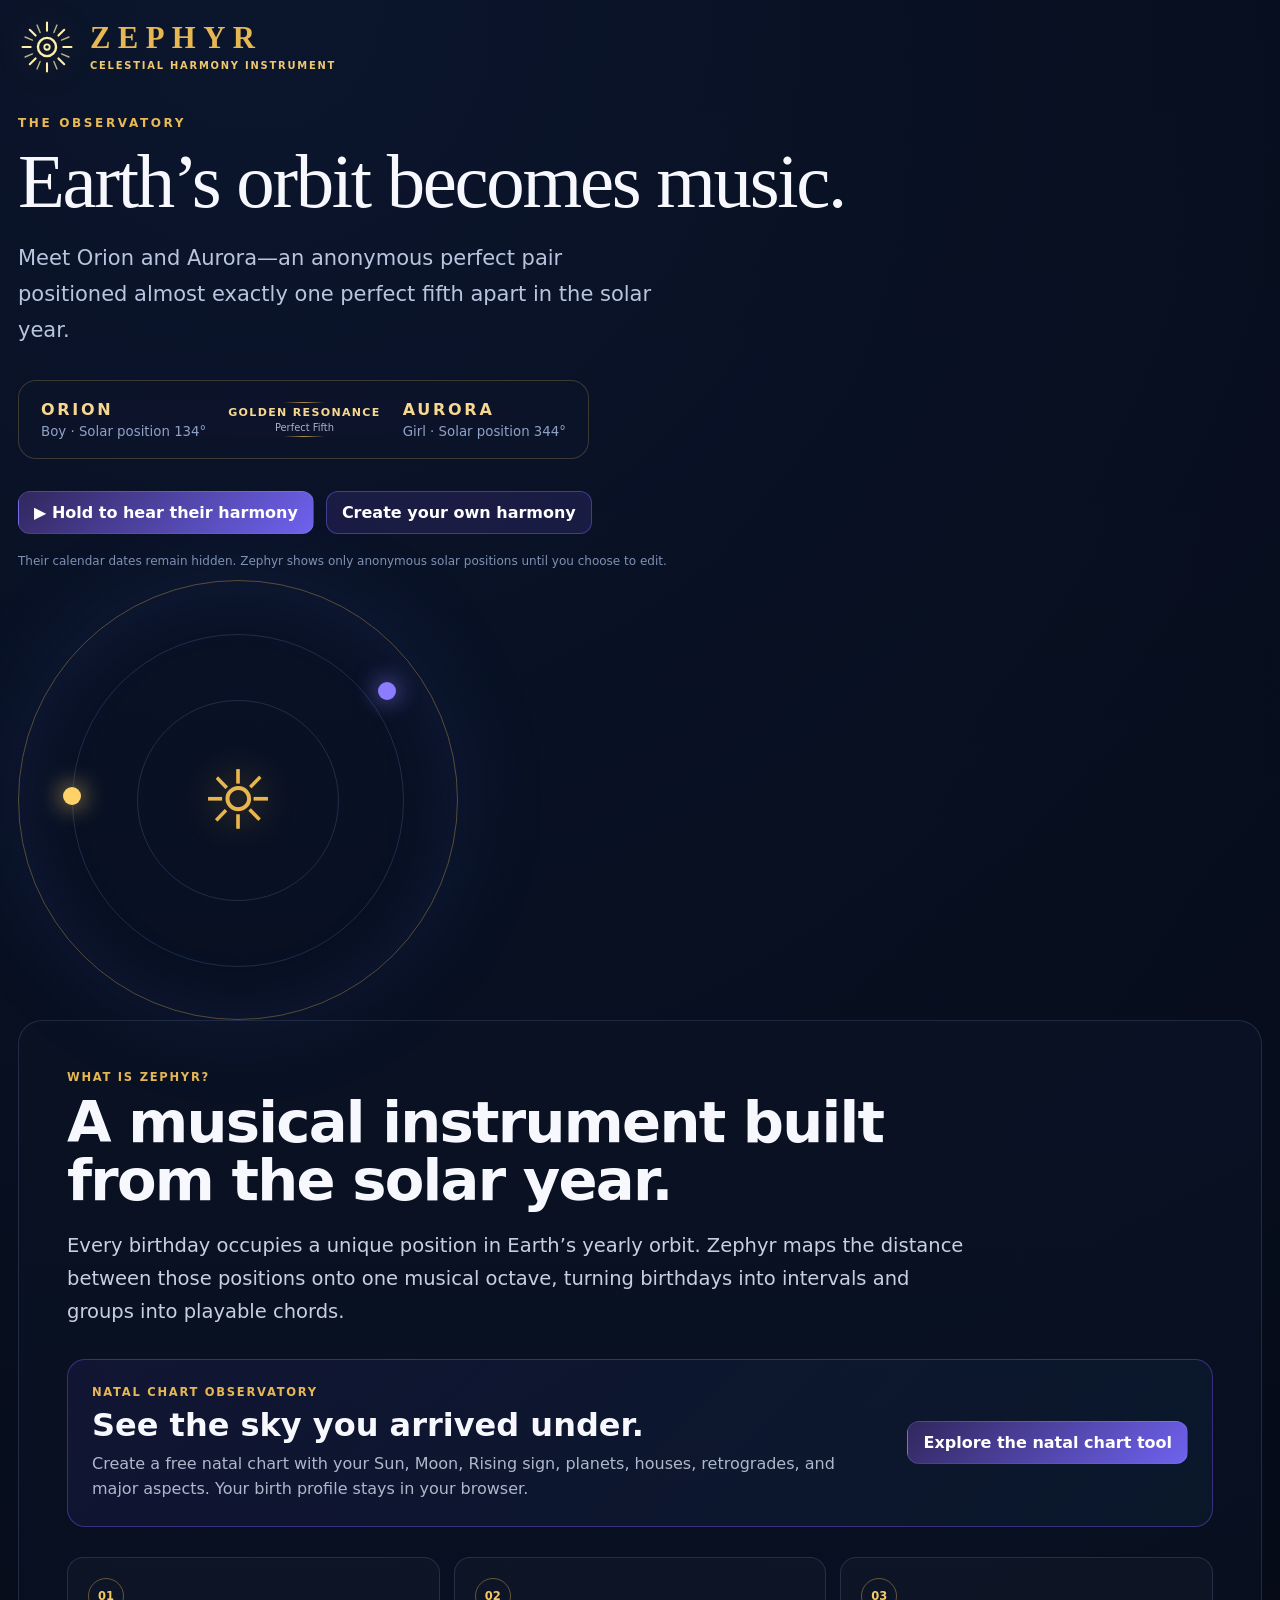
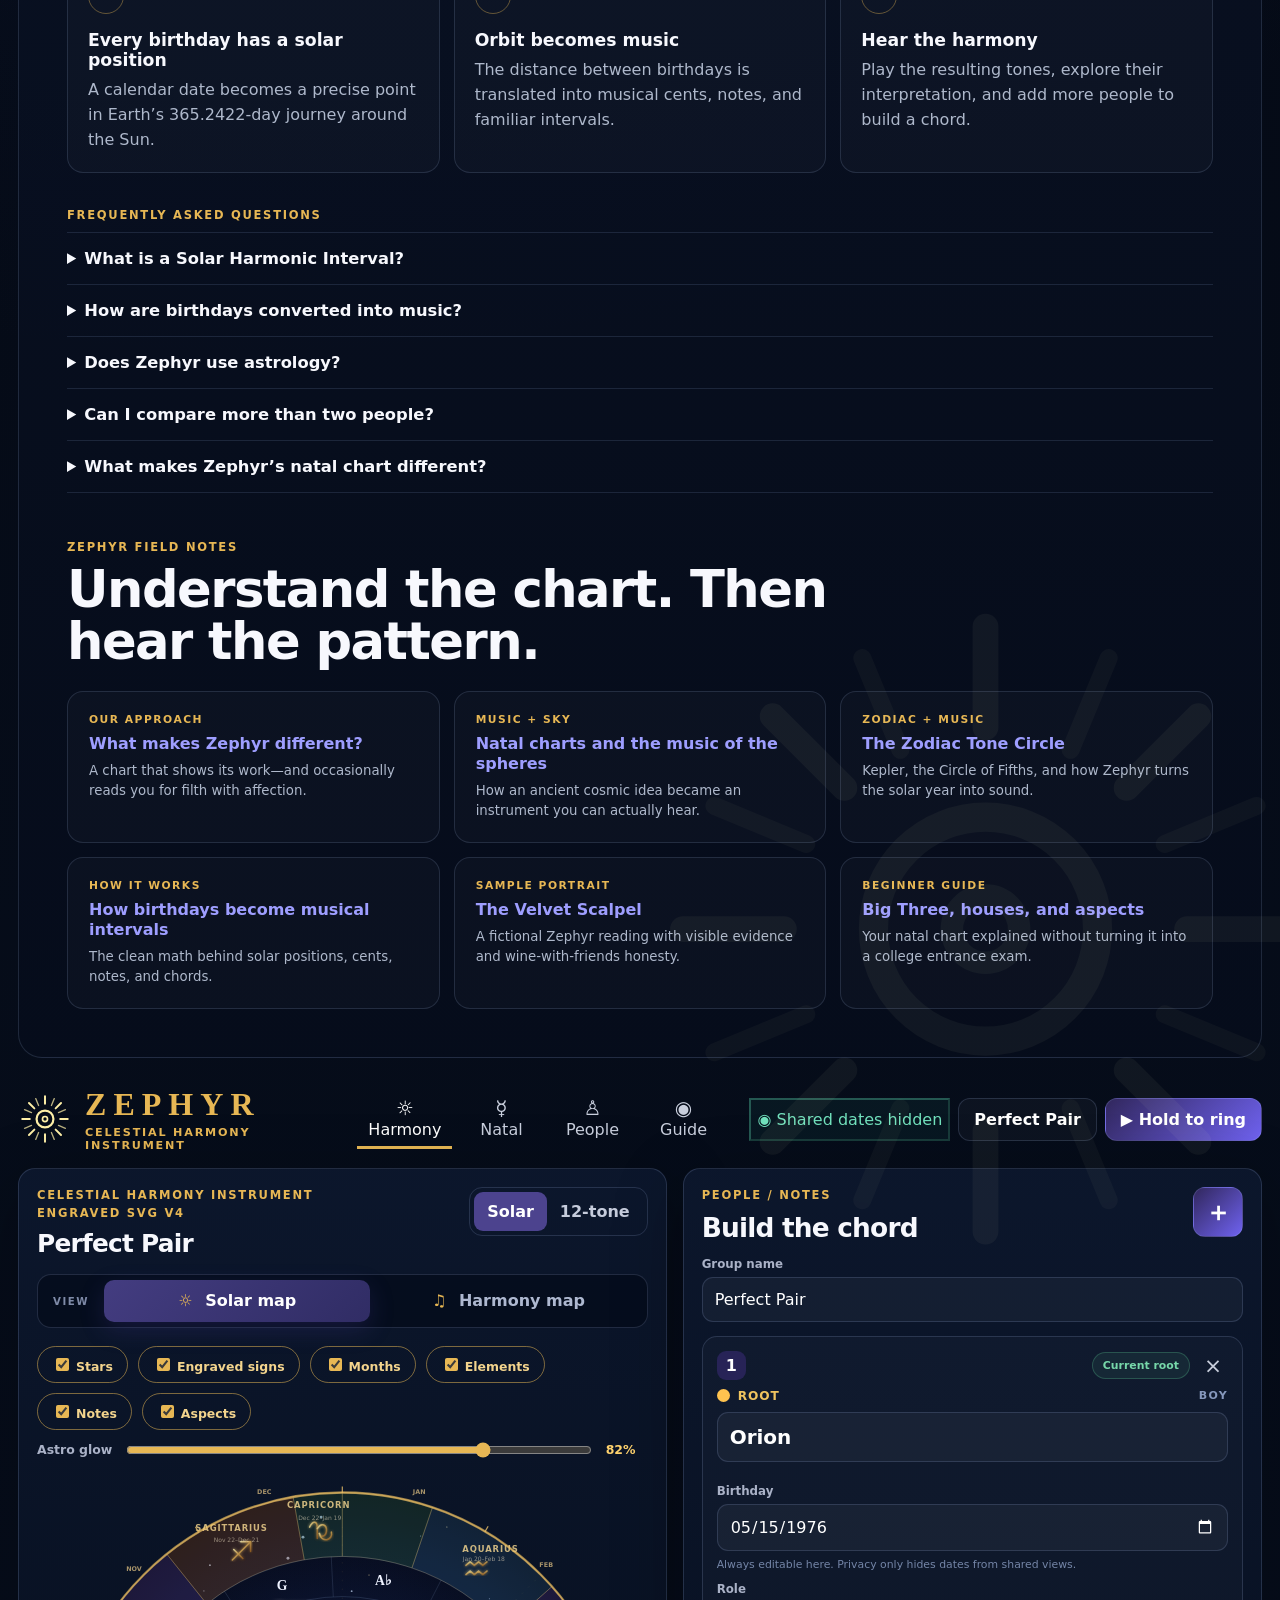
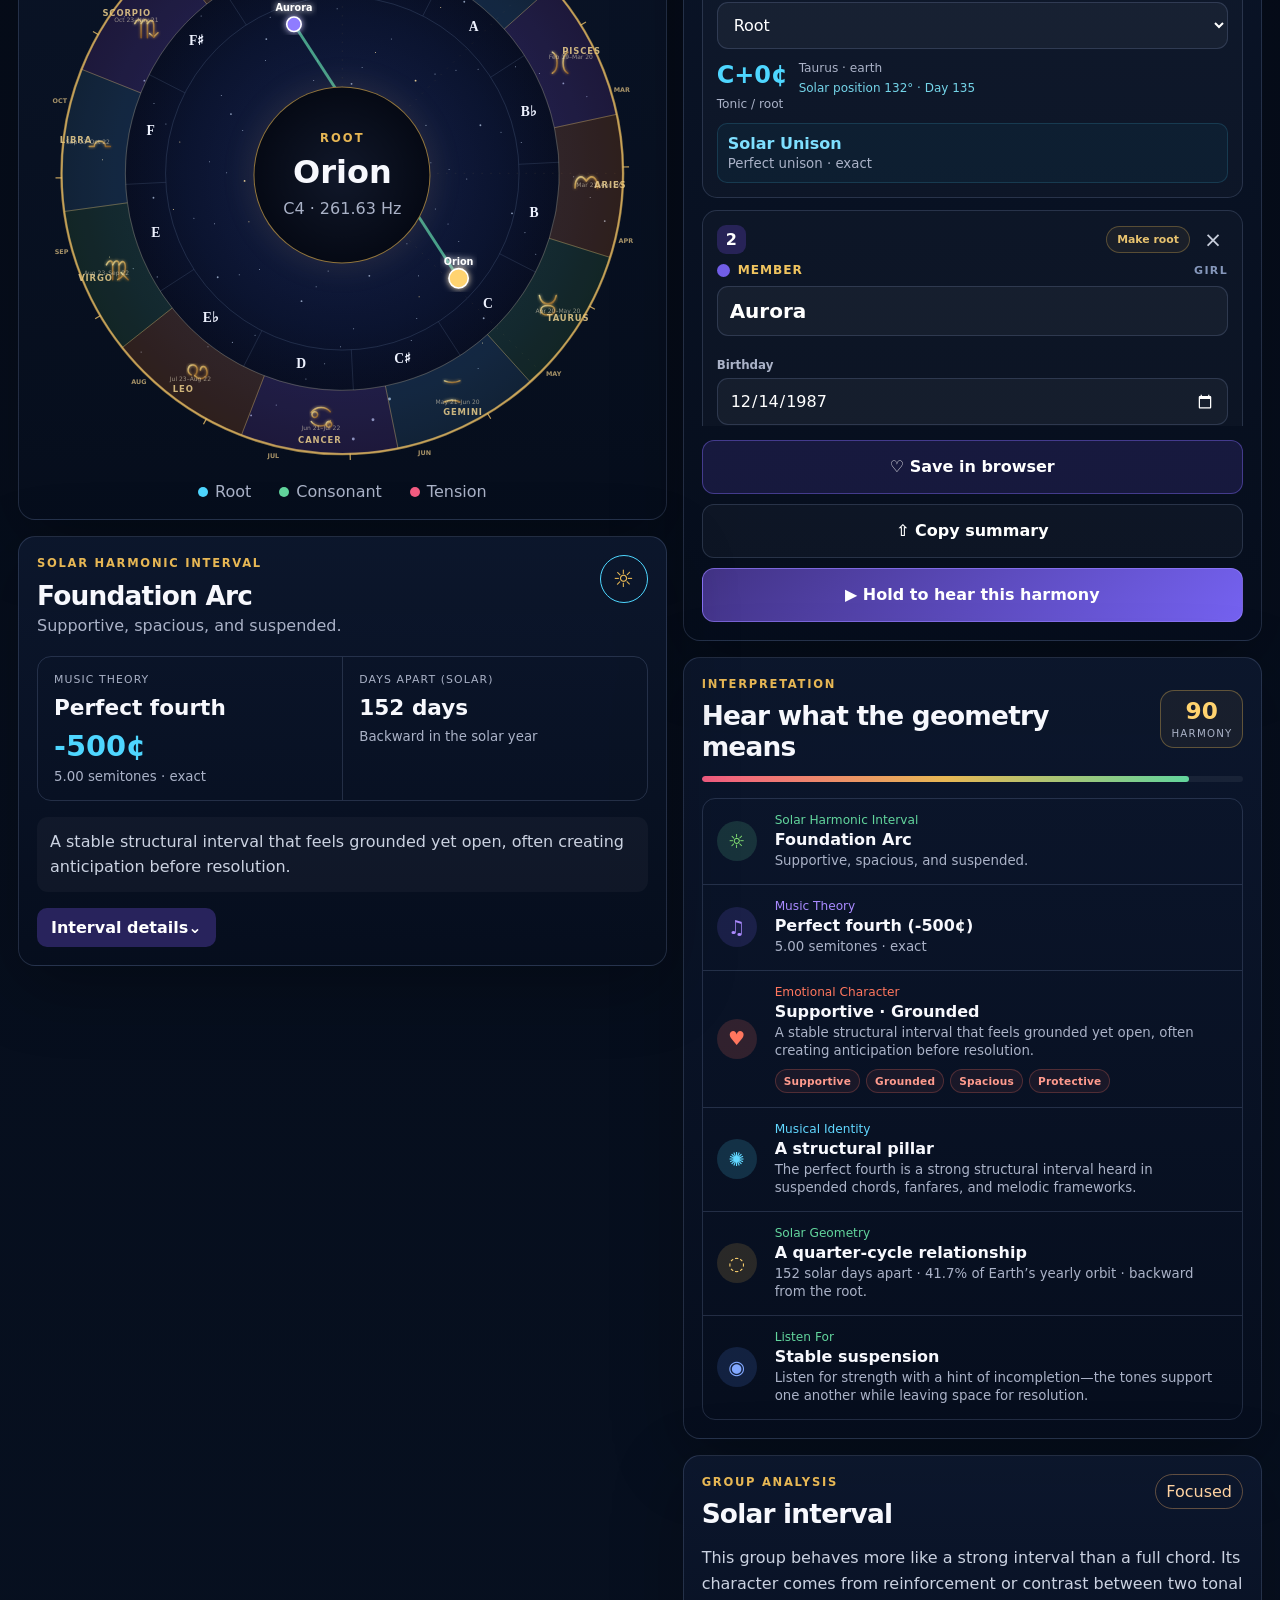
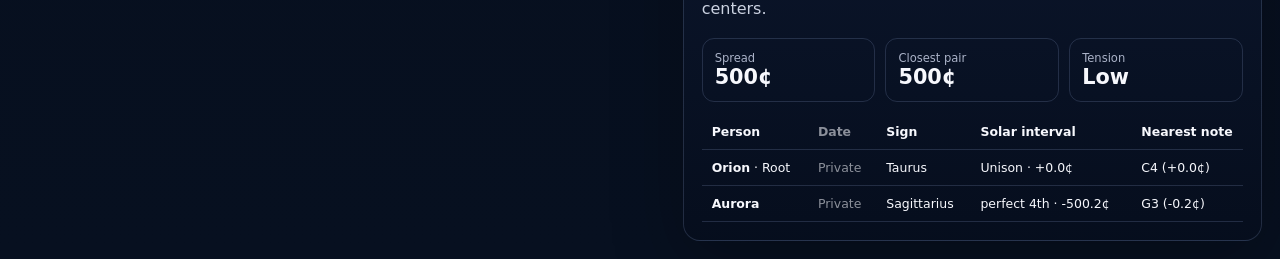
==== commit 8f606768: "Add files via upload" ====
--- a/index.html
+++ b/index.html
@@ -6,8 +6,8 @@
 function gtag(){dataLayer.push(arguments);}
 gtag('js', new Date());
 gtag('config', 'G-0JSD84W2V2', { anonymize_ip: true });
-</script><meta name="viewport" content="width=device-width,initial-scale=1,viewport-fit=cover"><meta name="theme-color" content="#050914"><title>Free Natal Chart & Solar Harmony | Zephyr Observatory</title><meta name="description" content="Create a free, private natal chart with planets, houses, aspects, Big Three interpretations, and Zephyr’s first-of-its-kind solar harmony instrument."><link rel="stylesheet" href="harmony.css?v=20260719-redesign1"><link rel="stylesheet" href="welcome.css?v=20260719-brand1"><link rel="stylesheet" href="mobile-fixes.css?v=20260719-ios1"><link rel="stylesheet" href="harmony-wheel.css?v=20260725-root4"><link rel="stylesheet" href="natal.css?v=20260725-v5"><style id="critical-action-layout">.controls-panel .control-actions{display:grid!important;grid-template-columns:minmax(0,1fr)!important;gap:10px!important;width:100%!important}.controls-panel .control-actions .btn{display:flex!important;align-items:center!important;justify-content:center!important;width:100%!important;min-width:0!important;min-height:54px!important;white-space:normal!important;writing-mode:horizontal-tb!important}.controls-panel .form-play-btn{grid-column:1!important;min-height:62px!important}body.privacy-mode .date-field .person-date{display:block!important}</style>
-<link rel="canonical" href="https://zephyr.guru/">
+</script><meta name="viewport" content="width=device-width,initial-scale=1,viewport-fit=cover"><meta name="theme-color" content="#050914"><title>Free Natal Chart & Solar Harmony | Zephyr Observatory</title><meta name="description" content="Create a free, private natal chart with planets, houses, aspects, Big Three interpretations, and Zephyr’s first-of-its-kind solar harmony instrument."><link rel="stylesheet" href="harmony.css?v=20260719-redesign1"><link rel="stylesheet" href="welcome.css?v=20260719-brand1"><link rel="stylesheet" href="mobile-fixes.css?v=20260719-ios1"><link rel="stylesheet" href="harmony-wheel.css?v=20260725-root4"><link rel="stylesheet" href="natal.css?v=20260905-v5.5.1"><style id="critical-action-layout">.controls-panel .control-actions{display:grid!important;grid-template-columns:minmax(0,1fr)!important;gap:10px!important;width:100%!important}.controls-panel .control-actions .btn{display:flex!important;align-items:center!important;justify-content:center!important;width:100%!important;min-width:0!important;min-height:54px!important;white-space:normal!important;writing-mode:horizontal-tb!important}.controls-panel .form-play-btn{grid-column:1!important;min-height:62px!important}body.privacy-mode .date-field .person-date{display:block!important}</style>
+<link rel="canonical" href="https://www.zephyr.guru/">
 <meta name="robots" content="index,follow,max-image-preview:large,max-snippet:-1,max-video-preview:-1">
 <meta name="author" content="Zephyr">
 <meta name="application-name" content="Zephyr">
@@ -16,17 +16,17 @@
 <meta name="apple-mobile-web-app-status-bar-style" content="black-translucent">
 <meta property="og:type" content="website">
 <meta property="og:site_name" content="Zephyr">
-<meta property="og:url" content="https://zephyr.guru/">
+<meta property="og:url" content="https://www.zephyr.guru/">
 <meta property="og:title" content="Zephyr Observatory | Free Natal Chart & Solar Harmony">
 <meta property="og:description" content="Create a private natal chart, explore planets, houses and aspects, then hear how birthdays relate through Zephyr’s solar harmony instrument.">
-<meta property="og:image" content="https://zephyr.guru/zephyr-social-card.png">
+<meta property="og:image" content="https://www.zephyr.guru/zephyr-social-card.png">
 <meta property="og:image:width" content="1200">
 <meta property="og:image:height" content="630">
 <meta property="og:image:alt" content="Zephyr celestial harmony instrument — Earth’s orbit becomes music">
 <meta name="twitter:card" content="summary_large_image">
 <meta name="twitter:title" content="Zephyr Observatory | Free Natal Chart & Solar Harmony">
 <meta name="twitter:description" content="Create a private natal chart, explore planets, houses and aspects, and hear the music of the solar year.">
-<meta name="twitter:image" content="https://zephyr.guru/zephyr-social-card.png">
+<meta name="twitter:image" content="https://www.zephyr.guru/zephyr-social-card.png">
 <link rel="icon" href="/zephyr-logo.svg" type="image/svg+xml">
 <link rel="apple-touch-icon" href="/apple-touch-icon.png">
 <link rel="manifest" href="/site.webmanifest">
@@ -37,17 +37,17 @@
   "@graph": [
     {
       "@type": "WebSite",
-      "@id": "https://zephyr.guru/#website",
-      "url": "https://zephyr.guru/",
+      "@id": "https://www.zephyr.guru/#website",
+      "url": "https://www.zephyr.guru/",
       "name": "Zephyr",
       "description": "A first-of-its-kind interactive observatory combining private natal charts, visual astrology interpretation, and musical relationships mapped from the solar year.",
       "inLanguage": "en-US"
     },
     {
       "@type": "WebApplication",
-      "@id": "https://zephyr.guru/#app",
+      "@id": "https://www.zephyr.guru/#app",
       "name": "Zephyr",
-      "url": "https://zephyr.guru/",
+      "url": "https://www.zephyr.guru/",
       "applicationCategory": "EducationalApplication",
       "operatingSystem": "Web",
       "browserRequirements": "Requires JavaScript and Web Audio support",
@@ -65,7 +65,7 @@
     },
     {
       "@type": "FAQPage",
-      "@id": "https://zephyr.guru/#faq",
+      "@id": "https://www.zephyr.guru/#faq",
       "mainEntity": [
         {
           "@type": "Question",
@@ -153,6 +153,7 @@
       <div class="discovery-grid">
         <a href="/what-makes-zephyr-different.html"><span>OUR APPROACH</span><b>What makes Zephyr different?</b><small>A chart that shows its work—and occasionally reads you for filth with affection.</small></a>
         <a href="/music-of-the-spheres-natal-chart.html"><span>MUSIC + SKY</span><b>Natal charts and the music of the spheres</b><small>How an ancient cosmic idea became an instrument you can actually hear.</small></a>
+        <a href="/zodiac-tone-circle.html"><span>ZODIAC + MUSIC</span><b>The Zodiac Tone Circle</b><small>Kepler, the Circle of Fifths, and how Zephyr turns the solar year into sound.</small></a>
         <a href="/birthday-musical-intervals.html"><span>HOW IT WORKS</span><b>How birthdays become musical intervals</b><small>The clean math behind solar positions, cents, notes, and chords.</small></a>
         <a href="/natal-chart-example.html"><span>SAMPLE PORTRAIT</span><b>The Velvet Scalpel</b><small>A fictional Zephyr reading with visible evidence and wine-with-friends honesty.</small></a>
         <a href="/natal-chart-guide.html"><span>BEGINNER GUIDE</span><b>Big Three, houses, and aspects</b><small>Your natal chart explained without turning it into a college entrance exam.</small></a>
@@ -161,7 +162,7 @@
   </div>
 </section>
 
-<header class="site-header"><a class="brand" href="/"><img src="zephyr-logo.svg" alt=""><span><b>ZEPHYR</b><small>CELESTIAL HARMONY INSTRUMENT</small></span></a><nav class="top-nav" aria-label="Sections"><button class="nav-item active" data-app-view="solar" type="button"><i>☼</i><span>Harmony</span></button><button class="nav-item" data-app-view="natal" type="button"><i>☿</i><span>Natal</span></button><a class="nav-item" href="/harmony-visualizer.html" target="_blank" rel="noopener"><i>♫</i><span>Visualize</span></a><button class="nav-item" data-app-view="people" type="button"><i>♙</i><span>People</span></button><button class="nav-item" data-app-view="guide" type="button"><i>◉</i><span>Guide</span></button></nav><div class="header-actions"><button class="privacy-switch active" id="privacyToggle" type="button" aria-pressed="true"><span>◉</span> Shared dates hidden</button><button class="btn ghost" id="resetBtn" type="button">Perfect Pair</button><button class="btn ring" id="playBtn" type="button">▶ Hold to ring</button></div></header>
+<header class="site-header"><a class="brand" href="/"><img src="zephyr-logo.svg" alt=""><span><b>ZEPHYR</b><small>CELESTIAL HARMONY INSTRUMENT</small></span></a><nav class="top-nav" aria-label="Sections"><button class="nav-item active" data-app-view="solar" type="button"><i>☼</i><span>Harmony</span></button><button class="nav-item" data-app-view="natal" type="button"><i>☿</i><span>Natal</span></button><button class="nav-item" data-app-view="people" type="button"><i>♙</i><span>People</span></button><button class="nav-item" data-app-view="guide" type="button"><i>◉</i><span>Guide</span></button></nav><div class="header-actions"><button class="privacy-switch active" id="privacyToggle" type="button" aria-pressed="true"><span>◉</span> Shared dates hidden</button><button class="btn ghost" id="resetBtn" type="button">Perfect Pair</button><button class="btn ring" id="playBtn" type="button">▶ Hold to ring</button></div></header>
 <main class="layout" id="solarApp">
 <div class="left-column">
 <section class="panel wheel-panel"><div class="panel-heading"><div><p class="kicker">Celestial harmony instrument<br>Engraved SVG V4</p><h1 id="groupTitle">Perfect Pair</h1></div><div class="segmented" aria-label="Pitch tuning"><button class="segment active" data-mode="continuous" type="button">Solar</button><button class="segment" data-mode="snap" type="button">12-tone</button></div></div>
@@ -178,63 +179,135 @@
 <section class="panel analysis-panel"><div class="panel-heading"><div><p class="kicker">Group Analysis</p><h2 id="chordName">Solar cluster</h2></div><span class="quality-badge" id="qualityBadge">Complex</span></div><p class="analysis-lead" id="analysisLead"></p><div class="metric-grid"><article><span>Spread</span><strong id="spreadMetric">—</strong></article><article><span>Closest pair</span><strong id="closestMetric">—</strong></article><article><span>Tension</span><strong id="tensionMetric">—</strong></article></div><div id="intervalTable" class="interval-table"></div></section>
 </div></main>
 <main class="natal-app" id="natalApp" hidden>
-  <section class="panel natal-intro">
+  <section class="natal-hero">
     <div>
       <p class="kicker">THE NATAL OBSERVATORY</p>
       <h1>Your sky at the moment you arrived.</h1>
-      <p>A natal chart uses the exact date, local time, and place of birth to calculate the planets, angles, houses, and aspects.</p>
-    </div>
-    <div class="natal-status" id="natalStatus"><i></i><span><b>Ready</b><small>Enter or confirm the birth details.</small></span></div>
+      <p>A living celestial portrait—beautiful at first glance, precise when you choose to look deeper.</p>
+    </div>
+    <div class="natal-status" id="natalStatus"><i></i><span><b>Ready</b><small>Birth details are available below.</small></span></div>
   </section>
-  <section class="natal-layout">
-    <aside class="panel natal-profile-panel">
-      <div class="panel-heading"><div><p class="kicker">Birth profile</p><h2>Chart details</h2></div><span class="natal-private">Stored only in this browser</span></div>
-      <div class="natal-form">
-        <label><span>Name</span><input id="natalName" type="text" value="Brian" autocomplete="name"></label>
+
+  <details class="panel natal-profile-panel natal-setup">
+    <summary>
+      <span><small>BIRTH PROFILE</small><strong id="natalProfileSummary">Brian · May 15, 1976 · Price, Utah</strong></span>
+      <em>Edit chart details</em>
+    </summary>
+    <div class="natal-form">
+      <label><span>Name</span><input id="natalName" type="text" value="Brian" autocomplete="name"></label>
+      <div class="natal-form-row">
+        <label><span>Birth date</span><input id="natalDate" type="date" value="1976-05-15"></label>
+        <label><span>Exact local time</span><input id="natalTime" type="time" value="19:03"></label>
+      </div>
+      <label><span>Birth city</span><div class="city-search-row"><input id="natalCity" type="text" value="Price, Utah, United States" autocomplete="off"><button id="findCityBtn" class="btn ghost" type="button">Find city</button></div></label>
+      <div id="cityResults" class="city-results" hidden></div>
+      <details class="coordinates-panel">
+        <summary>Advanced location coordinates</summary>
         <div class="natal-form-row">
-          <label><span>Birth date</span><input id="natalDate" type="date" value="1976-05-15"></label>
-          <label><span>Exact local time</span><input id="natalTime" type="time" value="19:04"></label>
+          <label><span>Latitude</span><input id="natalLatitude" type="number" step="0.0001" value="39.5994"></label>
+          <label><span>Longitude</span><input id="natalLongitude" type="number" step="0.0001" value="-110.8107"></label>
         </div>
-        <label><span>Birth city</span><div class="city-search-row"><input id="natalCity" type="text" value="Price, Utah, United States" autocomplete="off"><button id="findCityBtn" class="btn ghost" type="button">Find</button></div></label>
-        <div id="cityResults" class="city-results" hidden></div>
-        <details class="coordinates-panel" open>
-          <summary>Location coordinates</summary>
-          <div class="natal-form-row">
-            <label><span>Latitude</span><input id="natalLatitude" type="number" step="0.0001" value="39.5994"></label>
-            <label><span>Longitude</span><input id="natalLongitude" type="number" step="0.0001" value="-110.8107"></label>
-          </div>
-          <p id="natalTimezone">Time zone is resolved automatically from the coordinates, including historical daylight saving time.</p>
-        </details>
-        <div class="natal-form-row">
-          <label><span>House system</span><select id="natalHouseSystem"><option value="placidus">Placidus</option><option value="whole-sign">Whole Sign</option><option value="equal-house">Equal House</option><option value="koch">Koch</option><option value="campanus">Campanus</option><option value="regiomontanus">Regiomontanus</option><option value="topocentric">Topocentric</option></select></label>
-          <label><span>Zodiac</span><select id="natalZodiac"><option value="tropical">Tropical</option><option value="sidereal">Sidereal</option></select></label>
+        <p id="natalTimezone">Time zone is resolved automatically from the coordinates, including historical daylight saving time.</p>
+      </details>
+      <div class="natal-form-row">
+        <label><span>House system</span><select id="natalHouseSystem"><option value="placidus">Placidus</option><option value="whole-sign">Whole Sign</option><option value="equal-house">Equal House</option><option value="koch">Koch</option><option value="campanus">Campanus</option><option value="regiomontanus">Regiomontanus</option><option value="topocentric">Topocentric</option></select></label>
+        <label><span>Zodiac</span><select id="natalZodiac"><option value="tropical">Tropical</option><option value="sidereal">Sidereal</option></select></label>
+      </div>
+      <div class="natal-form-actions"><button class="btn natal-generate" id="generateNatalBtn" type="button">Reveal my sky</button><button class="btn ghost" id="saveNatalBtn" type="button">Save in this browser</button></div>
+      <span class="natal-private">Stored only in this browser</span>
+    </div>
+  </details>
+
+  <section class="natal-glance" aria-labelledby="natalGlanceTitle">
+    <div class="glance-intro">
+      <p class="kicker">CHART AT A GLANCE</p>
+      <h2 id="natalGlanceTitle">Your pattern, before the details.</h2>
+      <div class="glance-archetypes" id="natalArchetypes"></div>
+      <p id="natalTheme">A first synthesis of the strongest patterns in this chart.</p>
+    </div>
+    <div class="glance-facts">
+      <article><span>DOMINANT ELEMENT</span><strong id="natalDominantElement">—</strong><small id="natalElementDetail">Calculating your balance</small></article>
+      <article><span>DOMINANT MODE</span><strong id="natalDominantMode">—</strong><small id="natalModeDetail">How your energy moves</small></article>
+      <article><span>CHART RULER</span><strong id="natalChartRuler">—</strong><small id="natalRulerDetail">The guide of your rising sign</small></article>
+    </div>
+  </section>
+
+  <section class="natal-exploration-flow">
+  <section class="natal-observatory-layout">
+    <section class="natal-chart-stage">
+      <div class="natal-chart-heading">
+        <div><p class="kicker">CELESTIAL MAP</p><h2 id="natalChartTitle">Brian’s celestial map</h2></div>
+        <div class="natal-view-options" aria-label="Chart layers"><button class="active" data-natal-layer="aspects" type="button">Aspects</button><button class="active" data-natal-layer="houses" type="button">Houses</button><button data-natal-layer="labels" type="button">Names</button></div>
+      </div>
+      <div class="natal-chart-wrap"><svg id="natalChart" viewBox="0 0 800 800" role="img" aria-label="Natal astrology chart"></svg><div class="natal-center"><span>NATAL</span><strong id="natalCenterName">Brian</strong><small id="natalCenterMeta">Taurus Sun</small></div></div>
+      <div class="natal-observation-toolbar">
+        <span id="natalObservingLabel">Full chart · scroll to begin exploring</span>
+        <div>
+          <button class="active" id="natalFollowReading" type="button" aria-pressed="true">Follow reading</button>
+          <button id="natalExpandChart" type="button" aria-pressed="false">Expand map</button>
+          <button id="natalClearFocus" type="button">Full chart</button>
         </div>
-        <button class="btn natal-generate" id="generateNatalBtn" type="button">Generate natal chart</button>
-        <button class="btn ghost" id="saveNatalBtn" type="button">Save birth profile</button>
-      </div>
-    </aside>
-    <div class="natal-results">
-      <section class="panel natal-chart-panel">
-        <div class="panel-heading"><div><p class="kicker">Natal chart</p><h2 id="natalChartTitle">Brian’s celestial map</h2></div><div class="natal-view-options"><button class="active" data-natal-layer="aspects" type="button">Aspects</button><button class="active" data-natal-layer="houses" type="button">Houses</button><button class="active" data-natal-layer="labels" type="button">Labels</button></div></div>
-        <div class="natal-chart-wrap"><svg id="natalChart" viewBox="0 0 800 800" role="img" aria-label="Natal astrology chart"></svg><div class="natal-center"><span>NATAL</span><strong id="natalCenterName">Brian</strong><small id="natalCenterMeta">Taurus Sun</small></div></div>
-        <div class="natal-angle-strip" id="natalAngleStrip"></div>
+      </div>
+      <nav class="natal-explore-tabs" aria-label="Natal chart sections">
+        <button class="active" data-natal-section="story" type="button">Story</button>
+        <button data-natal-section="aspects" type="button">Aspects</button>
+        <button data-natal-section="houses" type="button">Houses</button>
+        <button data-natal-section="study" type="button">Study</button>
+      </nav>
+    </section>
+
+    <section class="natal-section-panel active" id="natalStorySection" data-natal-panel="story">
+    <aside class="natal-insight-rail">
+      <section class="natal-focus-card" id="natalFocusCard">
+        <div class="focus-orbit"><i id="natalFocusSymbol">☉</i></div>
+        <p class="kicker" id="natalFocusEyebrow">YOUR CENTER</p>
+        <h2 id="natalFocusTitle">Sun in Taurus</h2>
+        <p id="natalFocusText">Your Sun describes the qualities you grow into and consciously express.</p>
+        <div class="natal-focus-meta" id="natalFocusMeta"></div>
+        <div class="natal-focus-aspects" id="natalFocusAspects"></div>
       </section>
-      <section class="panel natal-big-three">
-        <div class="panel-heading"><div><p class="kicker">The big three</p><h2>Your primary pattern</h2></div></div>
+      <section class="natal-big-three">
+        <div class="section-mini-heading"><p class="kicker">THE BIG THREE</p><span>Your primary pattern</span></div>
         <div class="big-three-grid" id="bigThreeGrid"></div>
       </section>
-      <section class="panel natal-interpretation">
-        <div class="panel-heading"><div><p class="kicker">Interpretation</p><h2>Read the chart</h2></div><span class="interpretation-note">Original Zephyr interpretation</span></div>
-        <div class="natal-reading" id="natalReading"></div>
+      <div class="natal-angle-strip" id="natalAngleStrip"></div>
+    </aside>
+
+    <section class="natal-story-section">
+      <div class="natal-story-heading"><div><p class="kicker">YOUR STORY</p><h2>Read it. See it. Understand it.</h2><p>As each observation reaches the reading line, its evidence illuminates in the celestial map.</p></div><span class="interpretation-note">Original Zephyr interpretation</span></div>
+      <section class="expert-story-engine" id="expertStoryEngine">
+        <div class="expert-story-intro">
+          <div><p class="kicker">EXPERT STORY ENGINE</p><h3>Your chart, interpreted as a whole.</h3><p>Zephyr weighs the strongest placements, rulers, houses, and aspects together—then connects every conclusion back to visible chart evidence.</p></div>
+          <div class="expert-story-actions">
+            <button class="btn expert-generate" id="generateExpertStory" type="button">Generate expert interpretation</button>
+            <button class="btn ghost" id="downloadExpertPdf" type="button" hidden>Download portrait PDF</button>
+          </div>
+        </div>
+        <div class="expert-story-status" id="expertStoryStatus" aria-live="polite"><i></i><span><b>Ready when you are</b><small>Your curated Zephyr interpretation remains available below.</small></span></div>
+        <div class="expert-story-report" id="expertStoryReport" hidden></div>
       </section>
-      <section class="panel natal-table-panel">
-        <div class="panel-heading"><div><p class="kicker">Chart data</p><h2>Planets and houses</h2></div></div>
-        <div class="natal-data-table" id="natalDataTable"></div>
-      </section>
-    </div>
+      <div class="natal-reading" id="natalReading"></div>
+    </section>
+    </section>
+
+    <section class="natal-section-panel natal-aspects-section" id="natalAspectsSection" data-natal-panel="aspects">
+      <div class="natal-section-heading"><p class="kicker">RELATIONSHIPS IN THE CHART</p><h2>Aspects</h2><p>Scroll through the conversations between planets. Each relationship illuminates above.</p></div>
+      <div class="natal-evidence-list" id="natalAspectList"></div>
+    </section>
+
+    <section class="natal-section-panel natal-houses-section" id="natalHousesSection" data-natal-panel="houses">
+      <div class="natal-section-heading"><p class="kicker">WHERE LIFE HAPPENS</p><h2>Houses</h2><p>Explore each field of experience while its boundaries and resident planets illuminate above.</p></div>
+      <div class="natal-evidence-list" id="natalHouseList"></div>
+    </section>
+
+    <section class="natal-section-panel natal-study-section" id="natalStudySection" data-natal-panel="study">
+      <div class="natal-section-heading"><p class="kicker">STUDY MODE</p><h2>Technical chart data</h2><p>Exact degrees, houses, motion, and chart positions.</p></div>
+      <div class="natal-data-table" id="natalDataTable"></div>
+    </section>
+  </section>
   </section>
 </main>
-<footer class="mobile-nav"><button class="active" data-app-view="solar" type="button">☼<small>Harmony</small></button><button data-app-view="natal" type="button">☿<small>Natal</small></button><a href="/harmony-visualizer.html" target="_blank" rel="noopener">♫<small>Visualize</small></a><button data-app-view="people" type="button">♙<small>People</small></button><button data-app-view="guide" type="button">◉<small>Guide</small></button></footer>
+<footer class="mobile-nav"><button class="active" data-app-view="solar" type="button">☼<small>Harmony</small></button><button data-app-view="natal" type="button">☿<small>Natal</small></button><button data-app-view="people" type="button">♙<small>People</small></button><button data-app-view="guide" type="button">◉<small>Guide</small></button></footer>
 </div>
 <template id="personTemplate"><article class="person-card"><div class="person-head"><button class="person-index set-root" type="button" title="Make this person the root"></button><button class="make-root" type="button">Make root</button><button class="remove-person" type="button">×</button></div><div class="role-badge"><i></i><span class="role-text">MEMBER</span></div><input class="person-name" aria-label="Name" maxlength="30"><label class="date-field"><span>Birthday</span><input class="person-date" type="date"><em class="privacy-hint">Always editable here. Privacy only hides dates from shared views.</em></label><label><span>Role</span><select class="person-role"><option value="member">Member</option><option value="root">Root</option></select></label><div class="person-readout"><strong class="person-note">—</strong><span class="person-sign">—</span><span class="person-position">—</span><span class="person-interval">—</span></div><div class="person-harmonic-readout"><span class="person-solar-name">Solar Unison</span><small class="person-theory-name">Perfect unison · exact</small></div></article></template>
-<script src="ios-audio-unlock.js?v=20260719-ios1"></script><script src="harmony.js?v=20260725-root4"></script><script src="mobile-actions.js?v=20260719-mobile2"></script><script src="natal-engine.bundle.js?v=1.1.0"></script><script src="natal.js?v=20260725-v5a"></script></body></html>
+<script src="ios-audio-unlock.js?v=20260719-ios1"></script><script src="harmony.js?v=20260725-root4"></script><script src="mobile-actions.js?v=20260719-mobile2"></script><script src="natal-engine.bundle.js?v=1.1.0"></script><script src="pdf-export.js?v=20260905-v5.5.1"></script><script src="natal.js?v=20260905-v5.5.1"></script></body></html>
--- a/harmony.css
+++ b/harmony.css
@@ -1,5 +1,5 @@
-:root{color-scheme:dark;--bg:#050914;--panel:#0a1224;--panel2:#0d172c;--line:rgba(159,184,229,.18);--text:#f7f8fd;--muted:#aab2c7;--gold:#e7b754;--purple:#7464ee;--cyan:#4ed6ff;--green:#62d59d;--coral:#ff735f;--pink:#f35c82}*{box-sizing:border-box}html{background:var(--bg)}body{margin:0;color:var(--text);font-family:Inter,ui-sans-serif,system-ui,-apple-system,"Segoe UI",sans-serif;background:radial-gradient(circle at 20% 0,rgba(24,46,95,.35),transparent 38%),linear-gradient(#040812,#071020);min-height:100vh}button,input,select{font:inherit}.app-shell{max-width:1540px;margin:auto;padding:18px}.site-header{display:grid;grid-template-columns:1fr auto auto;align-items:center;gap:24px;margin-bottom:16px}.brand{display:flex;gap:13px;align-items:center;text-decoration:none;color:var(--gold)}.brand img{width:54px;height:54px}.brand b{display:block;font:700 2rem Georgia,serif;letter-spacing:.22em}.brand small{display:block;margin-top:3px;font-size:.7rem;letter-spacing:.16em;font-weight:800}.top-nav{display:flex;gap:7px}.nav-item{min-width:84px;border:0;border-bottom:3px solid transparent;background:none;color:#c9cfdd;padding:7px 11px;text-decoration:none;cursor:pointer;display:inline-block}.nav-item i,.nav-item span{display:block}.nav-item i{font-style:normal;font-size:1.25rem}.nav-item.active{color:white;border-color:var(--gold)}.header-actions{display:flex;gap:8px}.btn,.icon-btn{border:1px solid var(--line);border-radius:12px;color:white;background:linear-gradient(135deg,#31275d,#6f62ef);font-weight:800;padding:11px 15px;cursor:pointer}.btn.ghost{background:rgba(255,255,255,.03)}.btn.secondary{background:rgba(83,67,171,.22);border-color:rgba(123,100,238,.45)}.ring{touch-action:none}.layout{display:grid;grid-template-columns:minmax(0,1.03fr) minmax(390px,.92fr);gap:16px}.left-column,.right-column{display:grid;align-content:start;gap:16px}.panel{border:1px solid var(--line);border-radius:17px;background:linear-gradient(180deg,rgba(12,23,45,.97),rgba(6,14,29,.97));box-shadow:0 20px 70px rgba(0,0,0,.28);padding:18px}.panel-heading,.solar-heading{display:flex;justify-content:space-between;align-items:flex-start;gap:14px}.kicker{color:var(--gold);text-transform:uppercase;letter-spacing:.15em;font-weight:900;font-size:.72rem;line-height:1.5;margin:0 0 7px}h1,h2{margin:0;letter-spacing:-.03em}h1{font-size:1.55rem}h2{font-size:1.65rem}.segmented{display:flex;border:1px solid var(--line);padding:4px;border-radius:13px}.segment{border:0;color:#c6ccdc;background:none;padding:10px 13px;border-radius:9px;font-weight:800}.segment.active{background:#4c438e;color:white}.wheel-toolbar{display:flex;gap:10px;flex-wrap:wrap;margin:18px 0 8px}.layer-toggle{border:1px solid rgba(231,183,84,.52);border-radius:999px;padding:8px 14px;color:#f3d48d;font-weight:800;font-size:.78rem}.layer-toggle input{accent-color:var(--gold);margin-right:7px}.opacity-control{width:100%;display:grid;grid-template-columns:auto 1fr 42px;gap:12px;align-items:center;color:var(--muted);font-weight:700;font-size:.78rem}.opacity-control input{accent-color:var(--gold)}.opacity-control output{color:#ffd36e}.wheel-wrap{position:relative;aspect-ratio:1;max-width:760px;margin:auto}.wheel-wrap svg{width:100%;height:100%}.wheel-center{position:absolute;left:50%;top:50%;transform:translate(-50%,-50%);width:29%;aspect-ratio:1;border-radius:50%;display:flex;flex-direction:column;justify-content:center;align-items:center;background:radial-gradient(circle,#11182a,#050914 72%);border:1px solid rgba(231,183,84,.62);box-shadow:0 0 35px rgba(231,183,84,.12)}.center-label{font-size:.72rem;letter-spacing:.18em;color:var(--gold);font-weight:900}.wheel-center strong{font-size:clamp(1.2rem,3vw,2rem);margin:8px 0}.wheel-center span:last-child{color:var(--muted)}.legend-row{display:flex;justify-content:center;gap:28px;color:var(--muted)}.legend-dot{display:inline-block;width:10px;height:10px;border-radius:50%;margin-right:7px}.root{background:var(--cyan)}.consonant{background:var(--green)}.tension{background:var(--pink)}.solar-panel{position:relative}.solar-emblem{border:1px solid var(--cyan);border-radius:50%;width:48px;height:48px;display:grid;place-items:center;color:var(--gold);font-size:1.5rem}.solar-heading p:last-child{margin:5px 0;color:var(--muted)}.interval-facts{display:grid;grid-template-columns:1fr 1fr;border:1px solid var(--line);border-radius:14px;margin:16px 0}.interval-facts>div{padding:16px}.interval-facts>div+div{border-left:1px solid var(--line)}.interval-facts span{display:block;text-transform:uppercase;letter-spacing:.1em;color:var(--muted);font-size:.68rem}.interval-facts strong,.interval-facts b,.interval-facts small{display:block}.interval-facts strong{font-size:1.35rem;margin:9px 0}.interval-facts b{font-size:1.8rem;color:var(--cyan)}.interval-facts small{color:var(--muted);margin-top:6px}.interval-meaning{background:rgba(255,255,255,.035);border-radius:11px;padding:13px;line-height:1.55;color:#cbd2e1}.details-btn{border:0;border-radius:10px;padding:10px 14px;background:#28235c;color:white;font-weight:800}.controls-panel .panel-heading{margin-bottom:14px}.icon-btn{width:50px;height:50px;padding:0;font-size:1.6rem}.field-label,.person-card label span{display:block;color:var(--muted);font-size:.74rem;font-weight:800;margin-bottom:6px}.text-input,.person-name,.person-date,.person-role{width:100%;border:1px solid var(--line);border-radius:11px;padding:12px;background:rgba(255,255,255,.04);color:white;outline:none}.people-list{display:grid;gap:12px;margin:14px 0;max-height:690px;overflow:auto}.person-card{border:1px solid var(--line);border-radius:15px;padding:14px;background:rgba(255,255,255,.025)}.person-head{display:flex;justify-content:space-between}.person-index{background:#272357;border-radius:9px;padding:5px 9px;font-weight:900}.remove-person{border:0;background:none;color:#c8cedc;font-size:1.35rem}.role-badge{display:flex;gap:8px;align-items:center;color:#f0c45f;font-size:.76rem;font-weight:900;letter-spacing:.08em;margin:9px 0}.role-badge i{width:13px;height:13px;border-radius:50%;background:#715ee7}.person-card[data-role="root"] .role-badge i{background:#ffc34f}.person-name{font-size:1.25rem;font-weight:800;margin-bottom:12px}.person-card label{display:block;margin-top:10px}.person-readout{display:grid;grid-template-columns:auto 1fr;gap:2px 10px;margin-top:12px}.person-note{grid-row:span 2;color:var(--cyan);font-size:1.5rem}.person-sign,.person-interval{color:var(--muted);font-size:.76rem}.person-harmonic-readout{margin-top:12px;padding:10px;border:1px solid rgba(78,214,255,.15);border-radius:10px;background:rgba(28,128,169,.08)}.person-solar-name{display:block;color:#7edfff;font-weight:800}.person-theory-name{color:var(--muted)}.control-actions{display:flex;gap:10px}.control-actions .btn{flex:1}.interpretation-panel .panel-heading{align-items:center}.hide-label{color:var(--muted)}.interpretation-list{border:1px solid var(--line);border-radius:13px;overflow:hidden}.interpretation-list article{display:grid;grid-template-columns:46px 1fr auto;align-items:center;gap:12px;padding:14px;border-bottom:1px solid var(--line)}.interpretation-list article:last-child{border:0}.interpretation-list i{width:40px;height:40px;border-radius:50%;display:grid;place-items:center;font-style:normal;font-size:1.2rem}.interpretation-list .green{background:rgba(98,213,157,.16);color:#8aec76}.interpretation-list .violet{background:rgba(116,100,238,.16);color:#ac8bff}.interpretation-list .coral{background:rgba(255,115,95,.16);color:#ff765e}.interpretation-list .cyan{background:rgba(78,214,255,.16);color:#61d7ff}.interpretation-list span{display:block;color:var(--green);font-size:.76rem}.interpretation-list article:nth-child(2) span{color:#a98aff}.interpretation-list article:nth-child(3) span{color:#ff765e}.interpretation-list article:nth-child(4) span{color:#61d7ff}.interpretation-list strong,.interpretation-list small{display:block}.interpretation-list strong{margin:3px 0}.interpretation-list small{color:var(--muted);line-height:1.35}.analysis-lead{color:#cbd2e1;line-height:1.6}.quality-badge{border:1px solid rgba(255,184,107,.35);border-radius:999px;padding:7px 10px;color:#ffd2a1}.metric-grid{display:grid;grid-template-columns:repeat(3,1fr);gap:10px}.metric-grid article{border:1px solid var(--line);border-radius:12px;padding:12px}.metric-grid span{display:block;color:var(--muted);font-size:.72rem}.metric-grid strong{font-size:1.3rem}.interval-table{overflow:auto;margin-top:12px}.interval-table table{width:100%;border-collapse:collapse;min-width:650px}.interval-table th,.interval-table td{padding:10px;border-bottom:1px solid var(--line);text-align:left;font-size:.78rem}.mobile-nav{display:none}.toast{position:fixed;right:20px;bottom:20px;padding:12px 15px;background:#162038;border:1px solid var(--line);border-radius:10px}.playing{filter:brightness(1.25);box-shadow:0 0 0 3px rgba(78,214,255,.2)}
-@media(max-width:980px){.site-header{grid-template-columns:1fr auto}.top-nav{display:none}.layout{grid-template-columns:1fr}.header-actions{grid-column:1/-1}.people-list{max-height:none}.mobile-nav{position:sticky;bottom:0;display:grid;grid-template-columns:repeat(5,1fr);background:rgba(5,9,20,.96);border:1px solid var(--line);border-radius:14px 14px 0 0;padding:8px;z-index:5}.mobile-nav span{text-align:center;color:var(--muted);font-size:1.15rem}.mobile-nav small{display:block;font-size:.7rem}.mobile-nav .active{color:#a593ff}}@media(max-width:620px){.app-shell{padding:10px}.brand b{font-size:1.4rem}.brand small{font-size:.55rem}.brand img{width:42px}.header-actions .btn{flex:1}.panel{padding:14px}.wheel-toolbar{gap:7px}.layer-toggle{padding:7px 10px}.interval-facts{grid-template-columns:1fr}.interval-facts>div+div{border-left:0;border-top:1px solid var(--line)}.control-actions{flex-direction:column}.metric-grid{grid-template-columns:1fr}.wheel-center{width:32%}}
+:root{color-scheme:dark;--bg:#050914;--panel:#0a1224;--panel2:#0d172c;--line:rgba(159,184,229,.18);--text:#f7f8fd;--muted:#aab2c7;--gold:#e7b754;--purple:#7464ee;--cyan:#4ed6ff;--green:#62d59d;--coral:#ff735f;--pink:#f35c82}*{box-sizing:border-box}html{background:var(--bg)}body{margin:0;color:var(--text);font-family:Inter,ui-sans-serif,system-ui,-apple-system,"Segoe UI",sans-serif;background:radial-gradient(circle at 20% 0,rgba(24,46,95,.35),transparent 38%),linear-gradient(#040812,#071020);min-height:100vh}button,input,select{font:inherit}.app-shell{max-width:1540px;margin:auto;padding:18px}.site-header{display:grid;grid-template-columns:1fr auto auto;align-items:center;gap:24px;margin-bottom:16px}.brand{display:flex;gap:13px;align-items:center;text-decoration:none;color:var(--gold)}.brand img{width:54px;height:54px}.brand b{display:block;font:700 2rem Georgia,serif;letter-spacing:.22em}.brand small{display:block;margin-top:3px;font-size:.7rem;letter-spacing:.16em;font-weight:800}.top-nav{display:flex;gap:7px}.nav-item{min-width:84px;border:0;border-bottom:3px solid transparent;background:none;color:#c9cfdd;padding:7px 11px}.nav-item i,.nav-item span{display:block}.nav-item i{font-style:normal;font-size:1.25rem}.nav-item.active{color:white;border-color:var(--gold)}.header-actions{display:flex;gap:8px}.btn,.icon-btn{border:1px solid var(--line);border-radius:12px;color:white;background:linear-gradient(135deg,#31275d,#6f62ef);font-weight:800;padding:11px 15px;cursor:pointer}.btn.ghost{background:rgba(255,255,255,.03)}.btn.secondary{background:rgba(83,67,171,.22);border-color:rgba(123,100,238,.45)}.ring{touch-action:none}.layout{display:grid;grid-template-columns:minmax(0,1.03fr) minmax(390px,.92fr);gap:16px}.left-column,.right-column{display:grid;align-content:start;gap:16px}.panel{border:1px solid var(--line);border-radius:17px;background:linear-gradient(180deg,rgba(12,23,45,.97),rgba(6,14,29,.97));box-shadow:0 20px 70px rgba(0,0,0,.28);padding:18px}.panel-heading,.solar-heading{display:flex;justify-content:space-between;align-items:flex-start;gap:14px}.kicker{color:var(--gold);text-transform:uppercase;letter-spacing:.15em;font-weight:900;font-size:.72rem;line-height:1.5;margin:0 0 7px}h1,h2{margin:0;letter-spacing:-.03em}h1{font-size:1.55rem}h2{font-size:1.65rem}.segmented{display:flex;border:1px solid var(--line);padding:4px;border-radius:13px}.segment{border:0;color:#c6ccdc;background:none;padding:10px 13px;border-radius:9px;font-weight:800}.segment.active{background:#4c438e;color:white}.wheel-toolbar{display:flex;gap:10px;flex-wrap:wrap;margin:18px 0 8px}.layer-toggle{border:1px solid rgba(231,183,84,.52);border-radius:999px;padding:8px 14px;color:#f3d48d;font-weight:800;font-size:.78rem}.layer-toggle input{accent-color:var(--gold);margin-right:7px}.opacity-control{width:100%;display:grid;grid-template-columns:auto 1fr 42px;gap:12px;align-items:center;color:var(--muted);font-weight:700;font-size:.78rem}.opacity-control input{accent-color:var(--gold)}.opacity-control output{color:#ffd36e}.wheel-wrap{position:relative;aspect-ratio:1;max-width:760px;margin:auto}.wheel-wrap svg{width:100%;height:100%}.wheel-center{position:absolute;left:50%;top:50%;transform:translate(-50%,-50%);width:29%;aspect-ratio:1;border-radius:50%;display:flex;flex-direction:column;justify-content:center;align-items:center;background:radial-gradient(circle,#11182a,#050914 72%);border:1px solid rgba(231,183,84,.62);box-shadow:0 0 35px rgba(231,183,84,.12)}.center-label{font-size:.72rem;letter-spacing:.18em;color:var(--gold);font-weight:900}.wheel-center strong{font-size:clamp(1.2rem,3vw,2rem);margin:8px 0}.wheel-center span:last-child{color:var(--muted)}.legend-row{display:flex;justify-content:center;gap:28px;color:var(--muted)}.legend-dot{display:inline-block;width:10px;height:10px;border-radius:50%;margin-right:7px}.root{background:var(--cyan)}.consonant{background:var(--green)}.tension{background:var(--pink)}.solar-panel{position:relative}.solar-emblem{border:1px solid var(--cyan);border-radius:50%;width:48px;height:48px;display:grid;place-items:center;color:var(--gold);font-size:1.5rem}.solar-heading p:last-child{margin:5px 0;color:var(--muted)}.interval-facts{display:grid;grid-template-columns:1fr 1fr;border:1px solid var(--line);border-radius:14px;margin:16px 0}.interval-facts>div{padding:16px}.interval-facts>div+div{border-left:1px solid var(--line)}.interval-facts span{display:block;text-transform:uppercase;letter-spacing:.1em;color:var(--muted);font-size:.68rem}.interval-facts strong,.interval-facts b,.interval-facts small{display:block}.interval-facts strong{font-size:1.35rem;margin:9px 0}.interval-facts b{font-size:1.8rem;color:var(--cyan)}.interval-facts small{color:var(--muted);margin-top:6px}.interval-meaning{background:rgba(255,255,255,.035);border-radius:11px;padding:13px;line-height:1.55;color:#cbd2e1}.details-btn{border:0;border-radius:10px;padding:10px 14px;background:#28235c;color:white;font-weight:800}.controls-panel .panel-heading{margin-bottom:14px}.icon-btn{width:50px;height:50px;padding:0;font-size:1.6rem}.field-label,.person-card label span{display:block;color:var(--muted);font-size:.74rem;font-weight:800;margin-bottom:6px}.text-input,.person-name,.person-date,.person-role{width:100%;border:1px solid var(--line);border-radius:11px;padding:12px;background:rgba(255,255,255,.04);color:white;outline:none}.people-list{display:grid;gap:12px;margin:14px 0;max-height:690px;overflow:auto}.person-card{border:1px solid var(--line);border-radius:15px;padding:14px;background:rgba(255,255,255,.025)}.person-head{display:flex;justify-content:space-between}.person-index{background:#272357;border-radius:9px;padding:5px 9px;font-weight:900}.remove-person{border:0;background:none;color:#c8cedc;font-size:1.35rem}.role-badge{display:flex;gap:8px;align-items:center;color:#f0c45f;font-size:.76rem;font-weight:900;letter-spacing:.08em;margin:9px 0}.role-badge i{width:13px;height:13px;border-radius:50%;background:#715ee7}.person-card[data-role="root"] .role-badge i{background:#ffc34f}.person-name{font-size:1.25rem;font-weight:800;margin-bottom:12px}.person-card label{display:block;margin-top:10px}.person-readout{display:grid;grid-template-columns:auto 1fr;gap:2px 10px;margin-top:12px}.person-note{grid-row:span 2;color:var(--cyan);font-size:1.5rem}.person-sign,.person-interval{color:var(--muted);font-size:.76rem}.person-harmonic-readout{margin-top:12px;padding:10px;border:1px solid rgba(78,214,255,.15);border-radius:10px;background:rgba(28,128,169,.08)}.person-solar-name{display:block;color:#7edfff;font-weight:800}.person-theory-name{color:var(--muted)}.control-actions{display:flex;gap:10px}.control-actions .btn{flex:1}.interpretation-panel .panel-heading{align-items:center}.hide-label{color:var(--muted)}.interpretation-list{border:1px solid var(--line);border-radius:13px;overflow:hidden}.interpretation-list article{display:grid;grid-template-columns:46px 1fr auto;align-items:center;gap:12px;padding:14px;border-bottom:1px solid var(--line)}.interpretation-list article:last-child{border:0}.interpretation-list i{width:40px;height:40px;border-radius:50%;display:grid;place-items:center;font-style:normal;font-size:1.2rem}.interpretation-list .green{background:rgba(98,213,157,.16);color:#8aec76}.interpretation-list .violet{background:rgba(116,100,238,.16);color:#ac8bff}.interpretation-list .coral{background:rgba(255,115,95,.16);color:#ff765e}.interpretation-list .cyan{background:rgba(78,214,255,.16);color:#61d7ff}.interpretation-list span{display:block;color:var(--green);font-size:.76rem}.interpretation-list article:nth-child(2) span{color:#a98aff}.interpretation-list article:nth-child(3) span{color:#ff765e}.interpretation-list article:nth-child(4) span{color:#61d7ff}.interpretation-list strong,.interpretation-list small{display:block}.interpretation-list strong{margin:3px 0}.interpretation-list small{color:var(--muted);line-height:1.35}.analysis-lead{color:#cbd2e1;line-height:1.6}.quality-badge{border:1px solid rgba(255,184,107,.35);border-radius:999px;padding:7px 10px;color:#ffd2a1}.metric-grid{display:grid;grid-template-columns:repeat(3,1fr);gap:10px}.metric-grid article{border:1px solid var(--line);border-radius:12px;padding:12px}.metric-grid span{display:block;color:var(--muted);font-size:.72rem}.metric-grid strong{font-size:1.3rem}.interval-table{overflow:auto;margin-top:12px}.interval-table table{width:100%;border-collapse:collapse;min-width:650px}.interval-table th,.interval-table td{padding:10px;border-bottom:1px solid var(--line);text-align:left;font-size:.78rem}.mobile-nav{display:none}.toast{position:fixed;right:20px;bottom:20px;padding:12px 15px;background:#162038;border:1px solid var(--line);border-radius:10px}.playing{filter:brightness(1.25);box-shadow:0 0 0 3px rgba(78,214,255,.2)}
+@media(max-width:980px){.site-header{grid-template-columns:1fr auto}.top-nav{display:none}.layout{grid-template-columns:1fr}.header-actions{grid-column:1/-1}.people-list{max-height:none}.mobile-nav{position:sticky;bottom:0;display:grid;grid-template-columns:repeat(4,1fr);background:rgba(5,9,20,.96);border:1px solid var(--line);border-radius:14px 14px 0 0;padding:8px;z-index:5}.mobile-nav span{text-align:center;color:var(--muted);font-size:1.15rem}.mobile-nav small{display:block;font-size:.7rem}.mobile-nav .active{color:#a593ff}}@media(max-width:620px){.app-shell{padding:10px}.brand b{font-size:1.4rem}.brand small{font-size:.55rem}.brand img{width:42px}.header-actions .btn{flex:1}.panel{padding:14px}.wheel-toolbar{gap:7px}.layer-toggle{padding:7px 10px}.interval-facts{grid-template-columns:1fr}.interval-facts>div+div{border-left:0;border-top:1px solid var(--line)}.control-actions{flex-direction:column}.metric-grid{grid-template-columns:1fr}.wheel-center{width:32%}}
 
 /* Zephyr 1.0 interpretation engine */
 .interpretation-panel{overflow:hidden}.harmony-score{min-width:76px;text-align:center;border:1px solid rgba(231,183,84,.35);border-radius:14px;padding:8px 10px;background:rgba(231,183,84,.06)}.harmony-score b{display:block;color:#ffd36f;font-size:1.45rem;line-height:1}.harmony-score small{display:block;margin-top:5px;color:var(--muted);font-size:.64rem;text-transform:uppercase;letter-spacing:.12em}.score-track{height:6px;margin:14px 0 16px;border-radius:999px;background:rgba(255,255,255,.06);overflow:hidden}.score-track i{display:block;height:100%;width:100%;border-radius:inherit;background:linear-gradient(90deg,#f35c82,#e7b754,#62d59d);transition:width .55s ease}.interpretation-list article{grid-template-columns:46px 1fr;transition:background .25s ease,transform .25s ease}.interpretation-list article:hover{background:rgba(255,255,255,.025)}.interpretation-list .amber{background:rgba(231,183,84,.15);color:#ffd36f}.interpretation-list .blue{background:rgba(90,140,255,.15);color:#82a8ff}.character-tags{display:flex;flex-wrap:wrap;gap:6px;margin-top:9px}.character-tags span{display:inline-block!important;padding:5px 8px;border:1px solid rgba(255,115,95,.24);border-radius:999px;background:rgba(255,115,95,.07);color:#ff9b8e!important;font-size:.66rem!important;font-weight:800;letter-spacing:.02em}.sound-active .wheel-center{animation:zephyr-breathe 2.8s ease-in-out infinite;box-shadow:0 0 60px rgba(231,183,84,.3)}.sound-active .interpretation-list article{animation:zephyr-reveal .8s ease both}.sound-active .interpretation-list article:nth-child(2){animation-delay:.12s}.sound-active .interpretation-list article:nth-child(3){animation-delay:.24s}.sound-active .interpretation-list article:nth-child(4){animation-delay:.36s}.sound-active .interpretation-list article:nth-child(5){animation-delay:.48s}.sound-active .interpretation-list article:nth-child(6){animation-delay:.60s}@keyframes zephyr-breathe{0%,100%{transform:translate(-50%,-50%) scale(1)}50%{transform:translate(-50%,-50%) scale(1.045)}}@keyframes zephyr-reveal{from{opacity:.72;transform:translateY(5px)}to{opacity:1;transform:none}}
--- a/natal.css
+++ b/natal.css
@@ -9,6 +9,208 @@
   background:
     radial-gradient(circle at 84% 30%, rgba(116,100,238,.18), transparent 28%),
     linear-gradient(135deg, rgba(11,24,49,.98), rgba(6,14,29,.98));
+}
+
+/* v2.2.2: measured iOS dock. This bypasses Safari's sticky/overflow
+   interaction while a placeholder preserves the chart's document space. */
+.natal-chart-placeholder[hidden] { display:none; }
+@media(max-width:720px){
+  .natal-chart-placeholder {
+    width:100%;
+    margin:0 0 16px;
+    pointer-events:none;
+  }
+  .natal-chart-stage.is-fixed-dock:not(.is-expanded) {
+    position:fixed !important;
+    top:0 !important;
+    right:8px !important;
+    left:8px !important;
+    width:auto !important;
+    margin:0 !important;
+    z-index:120 !important;
+    -webkit-transform:translateZ(0);
+    transform:translateZ(0);
+  }
+}
+
+/* Expert Story Engine */
+.expert-story-engine {
+  margin:0 0 26px;
+  padding:22px;
+  border:1px solid rgba(231,183,84,.24);
+  border-radius:22px;
+  background:radial-gradient(circle at 92% 4%,rgba(85,69,166,.2),transparent 31%),linear-gradient(145deg,rgba(13,25,51,.97),rgba(5,12,27,.99));
+  box-shadow:0 24px 70px rgba(0,0,0,.28);
+}
+.expert-story-intro { display:grid; grid-template-columns:minmax(0,1fr) auto; gap:22px; align-items:center; }
+.expert-story-intro h3,.expert-report-header h3 { margin:.1em 0 .25em; font-family:Georgia,serif; font-size:clamp(1.8rem,4vw,3.1rem); font-weight:400; letter-spacing:-.03em; }
+.expert-story-intro > div > p:last-child,.expert-report-header > p:last-child { max-width:720px; margin:.5em 0 0; color:#aab5cc; line-height:1.65; }
+.expert-story-actions { display:grid; gap:9px; min-width:245px; }
+.expert-story-actions .btn { width:100%; }
+.expert-generate { color:#10101b; background:linear-gradient(135deg,#f2d58d,#dcae4d); }
+.expert-story-status { display:flex; gap:12px; align-items:center; margin-top:18px; padding:12px 14px; border:1px solid rgba(204,221,255,.12); border-radius:13px; background:rgba(3,8,19,.4); }
+.expert-story-status i { width:10px; height:10px; flex:0 0 auto; border-radius:50%; background:#7f8ba6; box-shadow:0 0 14px currentColor; }
+.expert-story-status span,.expert-story-status b,.expert-story-status small { display:block; }
+.expert-story-status small { margin-top:3px; color:#8d9ab5; }
+.expert-story-status.working i { color:#e7b754; background:#e7b754; animation:natalPulse 1.25s ease-in-out infinite; }
+.expert-story-status.complete i,.expert-story-status.cached i { color:#62d59d; background:#62d59d; }
+.expert-story-status.error i { color:#ff735f; background:#ff735f; }
+.expert-story-report { margin-top:22px; }
+.expert-report-header { padding:22px 4px; }
+.expert-synthesis,.expert-closing { padding:22px; border:1px solid rgba(98,213,157,.2); border-radius:18px; background:rgba(24,75,68,.1); }
+.expert-synthesis span,.expert-closing span { color:#69d9ae; font-size:.68rem; font-weight:900; letter-spacing:.12em; }
+.expert-synthesis .expert-prose,.expert-closing .expert-prose { margin-top:14px; }
+.expert-synthesis p,.expert-closing p { color:#d0d7e6; font:1.05rem/1.75 Georgia,serif; }
+.expert-closing small { display:block; margin-top:16px; color:#7886a1; line-height:1.5; }
+.expert-sections { display:grid; grid-template-columns:repeat(2,minmax(0,1fr)); gap:22px; margin:24px 0; }
+.expert-section { position:relative; min-height:300px; padding:28px; border:1px solid rgba(204,221,255,.14); border-radius:18px; background:linear-gradient(145deg,rgba(16,29,55,.96),rgba(5,12,27,.98)); cursor:pointer; transition:.25s ease; }
+.expert-section.is-active { transform:translateY(-2px); border-color:rgba(231,183,84,.58); background:linear-gradient(145deg,rgba(52,47,94,.42),rgba(12,24,47,.94)); box-shadow:0 16px 45px rgba(0,0,0,.28); }
+.expert-section-top { display:flex; align-items:center; justify-content:space-between; gap:10px; }
+.expert-section-top > span { color:#69d9ae; font-size:.68rem; font-weight:900; letter-spacing:.09em; text-transform:uppercase; }
+.expert-section-top em { padding:5px 8px; border:1px solid rgba(204,221,255,.12); border-radius:999px; color:#8e9bb5; font-size:.56rem; font-style:normal; font-weight:850; text-transform:uppercase; }
+.expert-section-top .confidence-primary { color:#f0cc7b; border-color:rgba(231,183,84,.28); }
+.expert-section h4 { max-width:24ch; margin:.72em 0 .65em; font:400 1.5rem/1.18 Georgia,serif; }
+.expert-prose { display:grid; gap:14px; max-width:72ch; }
+.expert-prose p { margin:0; }
+.expert-section .expert-prose { color:#aeb9cf; line-height:1.68; }
+.expert-evidence { display:flex; flex-wrap:wrap; gap:6px; margin-top:18px; }
+.expert-evidence small { padding:6px 8px; border:1px solid rgba(78,214,255,.14); border-radius:999px; color:#70d9ee; background:rgba(35,132,160,.06); }
+@media(max-width:720px){
+  .expert-story-engine { margin:0 -2px 22px; padding:17px 14px; border-radius:18px; }
+  .expert-story-intro { grid-template-columns:1fr; gap:15px; }
+  .expert-story-intro h3 { font-size:2rem; }
+  .expert-story-actions { min-width:0; }
+  .expert-story-status { align-items:flex-start; }
+  .expert-sections { grid-template-columns:1fr; gap:18px; }
+  .expert-section { min-height:42svh; display:flex; flex-direction:column; justify-content:center; padding:24px 20px; scroll-margin-top:44svh; }
+  .expert-synthesis,.expert-closing { padding:18px 16px; }
+}
+
+@media print{
+  .site-header,.mobile-nav,.welcome-stage,.natal-profile-panel,.expert-story-actions,.natal-explore-tabs,.natal-observation-toolbar { display:none !important; }
+}
+
+/* v2.2.5: independent synchronized mini-map. The source chart remains in
+   normal flow; this viewport-level visual copy cannot disturb page layout. */
+.natal-chart-dock { display:none; }
+@media(max-width:720px){
+  .natal-chart-stage:not(.is-expanded) {
+    position:relative !important;
+    top:auto !important;
+  }
+  .natal-chart-dock.is-visible {
+    position:fixed;
+    z-index:120;
+    top:0;
+    right:8px;
+    left:8px;
+    display:grid;
+    grid-template-rows:auto minmax(0,1fr) auto;
+    height:42svh;
+    padding:7px 9px 8px;
+    overflow:hidden;
+    border:1px solid rgba(204,221,255,.15);
+    border-radius:0 0 18px 18px;
+    background:radial-gradient(circle at 50% 45%,rgba(77,90,184,.22),transparent 48%),linear-gradient(145deg,rgba(7,16,34,.995),rgba(2,7,17,.998));
+    box-shadow:0 18px 36px rgba(0,0,0,.72);
+  }
+  .natal-dock-heading {
+    display:flex;
+    align-items:center;
+    justify-content:space-between;
+    min-height:24px;
+    padding:0 5px;
+    color:#cbd5e9;
+    font-size:.66rem;
+  }
+  .natal-dock-heading span {
+    color:#e7b754;
+    font-size:.48rem;
+    font-weight:900;
+    letter-spacing:.12em;
+  }
+  .natal-dock-chart {
+    display:grid;
+    min-height:0;
+    place-items:center;
+  }
+  .natal-chart-dock .natal-chart-wrap {
+    width:29svh !important;
+    max-width:74vw !important;
+    height:29svh !important;
+    margin:-2px auto -3px !important;
+  }
+  .natal-dock-label {
+    overflow:hidden;
+    min-height:30px;
+    padding:7px 9px;
+    border:1px solid rgba(204,221,255,.12);
+    border-radius:10px;
+    color:#9cabc7;
+    font-size:.58rem;
+    font-weight:750;
+    text-overflow:ellipsis;
+    white-space:nowrap;
+  }
+}
+
+/* v2.2.3: keep the chart's center medallion geometrically circular.
+   Intrinsic text sizing previously allowed wrapped metadata to stretch it. */
+.natal-center {
+  width:20%;
+  height:20%;
+  min-width:0;
+  min-height:0;
+  aspect-ratio:auto;
+  display:flex;
+  flex-direction:column;
+  align-items:center;
+  justify-content:center;
+  overflow:hidden;
+}
+.natal-center strong,
+.natal-center small {
+  display:block;
+  max-width:90%;
+  overflow:hidden;
+  text-overflow:ellipsis;
+  white-space:nowrap;
+}
+@media(min-width:721px){
+  .natal-center strong {
+    max-width:150%;
+    overflow:visible;
+    padding:0 4px;
+    text-overflow:clip;
+  }
+  .natal-center small {
+    max-width:130%;
+    overflow:visible;
+    text-overflow:clip;
+  }
+}
+@media(max-width:720px){
+  .natal-center {
+    width:22%;
+    height:22%;
+    overflow:visible;
+  }
+  .natal-center > span { display:none; }
+  .natal-center strong {
+    max-width:145%;
+    margin:0 0 2px;
+    overflow:visible;
+    font-size:clamp(.72rem,3.5vw,.92rem);
+    line-height:1.05;
+    text-overflow:clip;
+  }
+  .natal-center small {
+    max-width:145%;
+    overflow:visible;
+    font-size:clamp(.44rem,2.1vw,.58rem);
+    line-height:1;
+    text-overflow:clip;
+  }
 }
 .natal-intro h1 { font-family: Georgia, serif; font-size: clamp(2rem,4vw,3.7rem); font-weight: 500; }
 .natal-intro p:last-child { max-width: 760px; color: var(--muted); line-height: 1.55; }
@@ -94,8 +296,8 @@
 .natal-planet circle { transition: .2s ease; }
 .natal-planet:hover circle { filter: brightness(1.45); }
 .natal-mobile-tabs { display: none; }
-.mobile-nav button, .mobile-nav a { border: 0; background: none; color: var(--muted); text-align: center; font-size: 1.15rem; text-decoration: none; display: block; }
-.mobile-nav button small, .mobile-nav a small { display: block; font-size: .7rem; }
+.mobile-nav button { border: 0; background: none; color: var(--muted); text-align: center; font-size: 1.15rem; }
+.mobile-nav button small { display: block; font-size: .7rem; }
 .mobile-nav button.active { color: #a593ff; }
 body.natal-mode .welcome-stage,body.natal-mode .seo-story { display: none; }
 body.natal-mode .header-actions { display: none; }
@@ -121,3 +323,404 @@
   .reading-card { grid-template-columns: 36px 1fr; padding: 12px; }
   .reading-card > i { width: 34px; height: 34px; }
 }
+
+/* ── Natal Observatory v6: chart first, details on demand ───────────── */
+.natal-app { gap: 18px; padding-bottom: 24px; }
+.natal-hero { display:flex; justify-content:space-between; align-items:end; gap:28px; padding:28px 8px 8px; }
+.natal-hero h1 { margin:.15em 0; max-width:850px; font-family:Georgia,serif; font-size:clamp(2.25rem,5vw,4.8rem); font-weight:400; line-height:.98; letter-spacing:-.045em; background:linear-gradient(120deg,#fff7de,#d7e9ff 55%,#a79cff); -webkit-background-clip:text; color:transparent; }
+.natal-hero > div > p:last-child { max-width:700px; color:#9ba9c7; font-size:clamp(.9rem,1.6vw,1.08rem); line-height:1.55; }
+.natal-status { flex:0 0 auto; backdrop-filter:blur(14px); }
+.natal-setup { padding:0; overflow:hidden; background:linear-gradient(135deg,rgba(16,29,57,.86),rgba(7,15,32,.9)); }
+.natal-setup > summary,.natal-advanced > summary { list-style:none; display:flex; align-items:center; justify-content:space-between; gap:18px; padding:17px 20px; cursor:pointer; }
+.natal-setup > summary::-webkit-details-marker,.natal-advanced > summary::-webkit-details-marker { display:none; }
+.natal-setup > summary span,.natal-advanced > summary span { display:grid; gap:3px; }
+.natal-setup > summary small,.natal-advanced > summary small { color:var(--gold); font-size:.62rem; font-weight:900; letter-spacing:.13em; }
+.natal-setup > summary strong,.natal-advanced > summary strong { font-size:.92rem; }
+.natal-setup > summary em,.natal-advanced > summary em { color:#9eabca; font-style:normal; font-size:.72rem; font-weight:800; }
+.natal-setup > summary em:after,.natal-advanced > summary em:after { content:'  ＋'; color:var(--gold); }
+.natal-setup[open] > summary em:after,.natal-advanced[open] > summary em:after { content:'  −'; }
+.natal-setup .natal-form { grid-template-columns:repeat(4,minmax(0,1fr)); align-items:end; margin:0; padding:18px 20px 22px; border-top:1px solid var(--line); }
+.natal-setup .natal-form > label:nth-child(1) { grid-column:span 1; }
+.natal-setup .natal-form > .natal-form-row:nth-child(2) { grid-column:span 2; }
+.natal-setup .natal-form > label:nth-child(3) { grid-column:span 2; }
+.natal-setup .city-results { grid-column:1/-1; }
+.natal-setup .coordinates-panel { grid-column:span 2; }
+.natal-setup .natal-form > .natal-form-row:nth-of-type(2) { grid-column:span 2; }
+.natal-form-actions { display:grid; grid-template-columns:1.25fr 1fr; gap:8px; grid-column:span 2; }
+.natal-private { grid-column:1/-1; text-align:left; }
+.natal-observatory-layout { display:grid; grid-template-columns:minmax(0,1.5fr) minmax(300px,.68fr); gap:18px; align-items:start; }
+.natal-chart-stage { position:relative; overflow:hidden; min-width:0; border:1px solid rgba(204,221,255,.12); border-radius:24px; padding:22px; background:radial-gradient(circle at 50% 45%,rgba(77,90,184,.19),transparent 48%),linear-gradient(145deg,rgba(10,20,42,.96),rgba(3,8,19,.99)); box-shadow:0 25px 80px rgba(0,0,0,.32),inset 0 1px rgba(255,255,255,.035); }
+.natal-chart-stage:before { content:''; position:absolute; inset:0; pointer-events:none; opacity:.42; background-image:radial-gradient(circle at 12% 18%,#fff 0 1px,transparent 1.4px),radial-gradient(circle at 78% 12%,#fff 0 1px,transparent 1.4px),radial-gradient(circle at 84% 72%,#8ecfff 0 1px,transparent 1.5px),radial-gradient(circle at 28% 84%,#fff 0 1px,transparent 1.4px); background-size:177px 163px,223px 199px,263px 241px,307px 281px; }
+.natal-chart-heading { position:relative; z-index:2; display:flex; justify-content:space-between; align-items:center; gap:16px; }
+.natal-chart-heading h2 { margin:.2em 0 0; font-family:Georgia,serif; font-weight:400; font-size:clamp(1.4rem,2.5vw,2.25rem); }
+.natal-view-options { backdrop-filter:blur(12px); background:rgba(4,9,21,.55); }
+.natal-chart-wrap { width:min(100%,840px); margin:0 auto; filter:drop-shadow(0 18px 40px rgba(0,0,0,.34)); }
+.natal-chart-wrap svg { overflow:hidden; }
+.natal-chart-hint { position:relative; z-index:2; margin-top:-4px; color:#7787a9; text-align:center; font-size:.72rem; letter-spacing:.03em; }
+.natal-center { width:20%; border-color:rgba(240,196,100,.48); background:radial-gradient(circle at 50% 38%,#172545,#070d1d 72%); box-shadow:0 0 50px rgba(128,112,255,.12),0 0 18px rgba(231,183,84,.09) inset; }
+.natal-insight-rail { display:grid; gap:14px; position:sticky; top:12px; }
+.natal-focus-card,.natal-big-three { border:1px solid rgba(204,221,255,.12); border-radius:20px; padding:20px; background:linear-gradient(145deg,rgba(14,27,54,.94),rgba(5,12,27,.97)); box-shadow:0 18px 50px rgba(0,0,0,.22); }
+.focus-orbit { width:62px; height:62px; margin-bottom:16px; border:1px solid rgba(236,195,106,.56); border-radius:50%; display:grid; place-items:center; box-shadow:0 0 28px rgba(226,181,86,.14),inset 0 0 20px rgba(119,99,223,.12); }
+.focus-orbit i { color:#fff1c9; font-family:Georgia,serif; font-size:2rem; font-style:normal; }
+.natal-focus-card h2 { margin:.18em 0 .5em; font-family:Georgia,serif; font-size:clamp(1.65rem,2.7vw,2.45rem); font-weight:400; line-height:1.05; }
+.natal-focus-card > p:not(.kicker) { color:#aebad2; line-height:1.6; }
+.natal-focus-meta { display:flex; flex-wrap:wrap; gap:7px; margin-top:16px; }
+.natal-focus-meta span { padding:7px 9px; border:1px solid var(--line); border-radius:999px; color:#c5d0e7; font-size:.68rem; }
+.natal-focus-aspects { display:grid; gap:7px; margin-top:16px; }
+.natal-focus-aspects button { display:flex; justify-content:space-between; gap:10px; width:100%; border:0; border-top:1px solid rgba(190,208,240,.1); padding:9px 0 0; background:none; color:#d6def0; font-size:.72rem; text-align:left; cursor:pointer; }
+.section-mini-heading { display:flex; align-items:end; justify-content:space-between; gap:10px; margin-bottom:12px; }
+.section-mini-heading span { color:#7f8ba9; font-size:.68rem; }
+.natal-big-three .big-three-grid { grid-template-columns:1fr; margin:0; gap:8px; }
+.natal-big-three .big-three-card { padding:11px 12px; border-radius:12px; cursor:pointer; }
+.natal-big-three .big-three-card header { gap:9px; }
+.natal-big-three .big-three-card .planet-symbol { width:34px; height:34px; font-size:1.05rem; }
+.natal-big-three .big-three-card > p { display:none; }
+.natal-big-three .big-three-card > small { margin:6px 0 0 43px; }
+.natal-angle-strip { grid-template-columns:repeat(2,1fr); }
+.natal-angle-strip article { background:rgba(8,17,35,.78); }
+.natal-story-section { padding:22px 4px 4px; }
+.natal-story-heading { display:flex; justify-content:space-between; align-items:end; gap:16px; padding:0 4px 14px; }
+.natal-story-heading h2 { margin:.18em 0 0; font-family:Georgia,serif; font-size:clamp(1.65rem,3vw,2.7rem); font-weight:400; }
+.natal-reading { grid-template-columns:repeat(3,1fr); gap:12px; margin:0; }
+.reading-card { min-height:175px; display:flex; flex-direction:column; border-radius:17px; padding:17px; background:linear-gradient(145deg,rgba(255,255,255,.035),rgba(255,255,255,.012)); transition:.2s ease; }
+.reading-card:hover { transform:translateY(-2px); border-color:rgba(115,203,255,.28); }
+.reading-card > i { flex:0 0 auto; }
+.reading-card > div { margin-top:12px; }
+.reading-card strong { font-family:Georgia,serif; font-size:1.15rem; font-weight:400; }
+.natal-advanced { padding:0; overflow:hidden; }
+.natal-advanced .natal-data-table { margin:0; padding:4px 20px 20px; border-top:1px solid var(--line); }
+.natal-aspect-line { opacity:.78; transition:opacity .2s ease,stroke-width .2s ease; pointer-events:stroke; }
+.natal-aspect-line.conjunction { stroke:#e8d27b; }
+.natal-aspect-line.sextile,.natal-aspect-line.trine { stroke:#5fcf9b; }
+.natal-aspect-line.square,.natal-aspect-line.opposition { stroke:#ef6385; }
+.natal-planet circle { transition:transform .22s ease,filter .22s ease,stroke-width .22s ease; transform-box:fill-box; transform-origin:center; }
+.natal-planet:hover circle,.natal-planet.is-active circle { transform:scale(1.14); stroke-width:2.3; filter:brightness(1.45) drop-shadow(0 0 8px rgba(255,220,150,.5)); }
+@media(max-width:1050px){
+ .natal-setup .natal-form { grid-template-columns:repeat(2,minmax(0,1fr)); }
+ .natal-setup .natal-form > * { grid-column:auto !important; }
+ .natal-setup .city-results,.natal-setup .natal-private { grid-column:1/-1 !important; }
+ .natal-observatory-layout { grid-template-columns:1fr; }
+ .natal-insight-rail { position:static; grid-template-columns:1.2fr .8fr; }
+ .natal-angle-strip { grid-column:1/-1; grid-template-columns:repeat(4,1fr); }
+}
+@media(max-width:720px){
+ .natal-hero { display:grid; padding:18px 2px 4px; }
+ .natal-hero h1 { font-size:clamp(2.35rem,13vw,4rem); }
+ .natal-status { width:100%; }
+ .natal-setup > summary,.natal-advanced > summary { align-items:flex-start; }
+ .natal-setup > summary em,.natal-advanced > summary em { max-width:85px; text-align:right; }
+ .natal-setup .natal-form { grid-template-columns:1fr; }
+ .natal-form-actions { grid-column:auto; grid-template-columns:1fr; }
+ .natal-chart-stage { padding:14px 8px 17px; border-radius:18px; }
+ .natal-chart-heading { display:grid; padding:4px 8px 0; }
+ .natal-chart-wrap { width:calc(100% + 4px); }
+ .natal-view-options { width:100%; }
+ .natal-view-options button { flex:1; }
+ .natal-insight-rail { grid-template-columns:1fr; }
+ .natal-angle-strip { grid-column:auto; grid-template-columns:repeat(2,1fr); }
+ .natal-reading { grid-template-columns:1fr; }
+ .reading-card { min-height:0; }
+ .natal-story-heading { align-items:flex-start; }
+}
+
+/* ── Zephyr Observatory v2: synthesis + scroll-linked exploration ─── */
+.natal-glance {
+  display:grid;
+  grid-template-columns:minmax(0,1.08fr) minmax(420px,.92fr);
+  gap:24px;
+  padding:25px;
+  overflow:hidden;
+  border:1px solid rgba(225,195,126,.2);
+  border-radius:24px;
+  background:
+    radial-gradient(circle at 12% 20%,rgba(101,83,205,.22),transparent 33%),
+    linear-gradient(135deg,rgba(17,30,57,.98),rgba(5,12,27,.98));
+  box-shadow:0 22px 65px rgba(0,0,0,.24);
+}
+.glance-intro h2 { margin:.18em 0 .45em; font-family:Georgia,serif; font-size:clamp(1.9rem,3.5vw,3.25rem); font-weight:400; line-height:1; }
+.glance-intro > p:last-child { max-width:720px; margin:16px 0 0; color:#aebbd4; line-height:1.65; }
+.glance-archetypes { display:flex; flex-wrap:wrap; gap:8px; }
+.glance-archetypes span { padding:8px 12px; border:1px solid rgba(230,194,111,.28); border-radius:999px; color:#f3d68f; background:rgba(226,184,87,.07); font-size:.72rem; font-weight:900; letter-spacing:.08em; text-transform:uppercase; }
+.glance-archetypes .archetype-2 { color:#aab8ff; border-color:rgba(143,130,255,.28); background:rgba(116,100,238,.08); }
+.glance-archetypes .archetype-3 { color:#8ee5d2; border-color:rgba(95,207,155,.28); background:rgba(95,207,155,.07); }
+.glance-facts { display:grid; grid-template-columns:repeat(3,1fr); align-self:stretch; border:1px solid rgba(204,221,255,.1); border-radius:18px; overflow:hidden; background:rgba(3,8,19,.36); }
+.glance-facts article { display:flex; min-width:0; flex-direction:column; justify-content:center; padding:18px 16px; border-left:1px solid rgba(204,221,255,.1); }
+.glance-facts article:first-child { border-left:0; }
+.glance-facts span,.glance-facts strong,.glance-facts small { display:block; }
+.glance-facts span { color:#d6b867; font-size:.58rem; font-weight:900; letter-spacing:.12em; }
+.glance-facts strong { margin:8px 0 6px; font-family:Georgia,serif; font-size:clamp(1.35rem,2.3vw,2rem); font-weight:400; }
+.glance-facts small { color:#8493b2; font-size:.65rem; line-height:1.4; }
+.natal-exploration-flow { min-width:0; }
+.natal-observation-toolbar { position:relative; z-index:2; display:flex; align-items:center; justify-content:space-between; gap:12px; margin-top:2px; padding:10px 12px; border:1px solid rgba(204,221,255,.1); border-radius:12px; background:rgba(3,8,19,.55); backdrop-filter:blur(12px); }
+.natal-observation-toolbar > span { color:#91a2c2; font-size:.68rem; font-weight:700; }
+.natal-observation-toolbar > div { display:flex; gap:6px; flex:0 0 auto; }
+.natal-observation-toolbar button,.reading-card button { border:1px solid rgba(204,221,255,.12); border-radius:8px; padding:7px 9px; background:rgba(255,255,255,.025); color:#8797b6; font-size:.62rem; font-weight:800; cursor:pointer; }
+.natal-observation-toolbar button.active { border-color:rgba(113,220,190,.3); color:#89e1c6; background:rgba(95,207,155,.08); }
+.natal-sign-sector,.natal-house-line { transition:opacity .3s ease,filter .3s ease,stroke-width .3s ease; }
+.natal-sign-sector.is-active { opacity:.62; filter:brightness(1.5) drop-shadow(0 0 8px rgba(241,203,119,.35)); }
+.natal-house-line.is-active { stroke:#f0c66e; stroke-width:2.4; filter:drop-shadow(0 0 5px rgba(240,198,110,.45)); }
+.natal-story-heading > div > p:last-child { margin:.45em 0 0; color:#8291ad; font-size:.76rem; }
+.natal-reading { grid-template-columns:repeat(2,minmax(0,1fr)); gap:14px; }
+.reading-card { position:relative; min-height:215px; cursor:pointer; outline:none; transition:transform .28s ease,border-color .28s ease,background .28s ease,box-shadow .28s ease; }
+.reading-card:focus-visible { box-shadow:0 0 0 3px rgba(78,214,255,.18); }
+.reading-card.is-active { transform:translateY(-2px); border-color:rgba(231,183,84,.55); background:linear-gradient(145deg,rgba(52,47,94,.42),rgba(12,24,47,.92)); box-shadow:0 16px 45px rgba(0,0,0,.28),inset 0 0 28px rgba(231,183,84,.04); }
+.reading-card.is-active:before { content:''; position:absolute; left:-1px; top:22px; bottom:22px; width:2px; border-radius:2px; background:#e7b754; box-shadow:0 0 12px rgba(231,183,84,.6); }
+.reading-card button { margin-top:14px; color:#a7b7d4; }
+.reading-card.is-active button { color:#f0cd7c; border-color:rgba(231,183,84,.24); }
+
+@media(max-width:1050px){
+  .natal-glance { grid-template-columns:1fr; }
+  .glance-facts { min-height:125px; }
+}
+
+@media(max-width:720px){
+  .natal-glance { grid-template-columns:1fr; gap:18px; padding:20px 17px; border-radius:18px; }
+  .glance-facts { grid-template-columns:1fr; min-height:0; }
+  .glance-facts article { border-left:0; border-top:1px solid rgba(204,221,255,.1); padding:14px 15px; }
+  .glance-facts article:first-child { border-top:0; }
+  .natal-exploration-flow { position:relative; }
+  .natal-observatory-layout { display:contents; }
+  .natal-chart-stage {
+    position:sticky;
+    z-index:12;
+    top:0;
+    max-height:48svh;
+    margin:0 -2px 14px;
+    padding:10px 8px 9px;
+    border-radius:0 0 18px 18px;
+    box-shadow:0 18px 34px rgba(0,0,0,.54);
+  }
+  .natal-chart-heading { display:flex; padding:0 7px; }
+  .natal-chart-heading .kicker { display:none; }
+  .natal-chart-heading h2 { overflow:hidden; max-width:46vw; margin:0; font-family:inherit; font-size:.74rem; font-weight:800; text-overflow:ellipsis; white-space:nowrap; color:#cbd5e9; }
+  .natal-view-options { width:auto; }
+  .natal-view-options button { padding:6px 8px; font-size:.58rem; }
+  .natal-chart-wrap { width:34svh; max-width:82vw; height:34svh; margin:-2px auto -4px; }
+  .natal-center span { font-size:.48rem; }
+  .natal-center strong { margin:3px 0; font-size:.82rem; }
+  .natal-center small { font-size:.52rem; }
+  .natal-observation-toolbar { min-height:36px; margin:0 3px; padding:6px 8px; }
+  .natal-observation-toolbar > span { overflow:hidden; font-size:.58rem; text-overflow:ellipsis; white-space:nowrap; }
+  .natal-observation-toolbar button { padding:5px 7px; font-size:.54rem; }
+  .natal-observation-toolbar button:first-child { display:none; }
+  .natal-insight-rail { position:relative; z-index:1; }
+  .natal-focus-card { display:grid; grid-template-columns:48px 1fr; column-gap:12px; padding:17px; }
+  .focus-orbit { grid-row:1/4; width:46px; height:46px; margin:0; }
+  .focus-orbit i { font-size:1.55rem; }
+  .natal-focus-card .kicker,.natal-focus-card h2,.natal-focus-card > p { grid-column:2; }
+  .natal-focus-card h2 { margin:.1em 0 .35em; font-size:1.55rem; }
+  .natal-focus-card > p:not(.kicker) { margin:.2em 0; font-size:.82rem; line-height:1.5; }
+  .natal-focus-meta,.natal-focus-aspects { grid-column:1/-1; }
+  .natal-reading { grid-template-columns:1fr; gap:18px; }
+  .reading-card { min-height:42svh; justify-content:center; padding:20px 18px; scroll-margin-top:50svh; }
+  .reading-card strong { font-size:1.35rem; }
+  .reading-card small { font-size:.82rem; line-height:1.65; }
+  .natal-story-section { padding-top:28px; }
+  .natal-story-heading { display:grid; }
+}
+
+@media(prefers-reduced-motion:reduce){
+  .natal-aspect-line,.natal-sign-sector,.natal-house-line,.natal-planet circle,.reading-card { transition:none !important; }
+}
+
+/* ── v2.1 Mobile Observatory frame ─────────────────────────────────── */
+.natal-section-panel[data-natal-panel="story"] { display:contents; }
+.natal-section-panel[hidden] { display:none !important; }
+.natal-section-panel:not([data-natal-panel="story"]) { grid-column:1/-1; min-width:0; padding:22px 4px 4px; }
+.natal-story-section { grid-column:1/-1; }
+.natal-explore-tabs { position:relative; z-index:3; display:grid; grid-template-columns:repeat(4,1fr); gap:5px; margin-top:8px; padding:4px; border:1px solid rgba(204,221,255,.12); border-radius:12px; background:rgba(3,8,19,.72); }
+.natal-explore-tabs button { min-width:0; border:0; border-radius:8px; padding:9px 7px; background:transparent; color:#8796b4; font-size:.66rem; font-weight:850; cursor:pointer; }
+.natal-explore-tabs button.active { color:#fff3cd; background:linear-gradient(135deg,rgba(72,59,139,.92),rgba(39,34,91,.92)); box-shadow:inset 0 0 0 1px rgba(231,183,84,.12); }
+.natal-section-heading { max-width:760px; padding:0 4px 18px; }
+.natal-section-heading h2 { margin:.12em 0 .28em; font-family:Georgia,serif; font-size:clamp(2rem,4vw,3.3rem); font-weight:400; }
+.natal-section-heading > p:last-child { color:#8998b5; line-height:1.55; }
+.natal-evidence-list { display:grid; grid-template-columns:repeat(2,minmax(0,1fr)); gap:14px; }
+.aspect-evidence-card,.house-evidence-card { position:relative; display:grid; grid-template-columns:46px 1fr; gap:14px; min-height:170px; padding:18px; border:1px solid rgba(204,221,255,.15); border-radius:18px; background:linear-gradient(145deg,rgba(16,29,55,.96),rgba(5,12,27,.98)); cursor:pointer; outline:none; transition:.24s ease; }
+.aspect-evidence-card > i,.house-evidence-card > i { width:44px; height:44px; display:grid; place-items:center; border-radius:50%; background:rgba(78,214,255,.09); color:#65d9ff; font-style:normal; font-size:1.2rem; }
+.house-evidence-card > i { color:#f0cc7b; background:rgba(231,183,84,.08); font-family:Georgia,serif; }
+.aspect-evidence-card span,.aspect-evidence-card strong,.aspect-evidence-card small,.house-evidence-card span,.house-evidence-card strong,.house-evidence-card small { display:block; }
+.aspect-evidence-card span,.house-evidence-card span { color:#69d9ae; font-size:.68rem; font-weight:800; text-transform:uppercase; letter-spacing:.07em; }
+.aspect-evidence-card strong,.house-evidence-card strong { margin:5px 0 8px; font-family:Georgia,serif; font-size:1.25rem; font-weight:400; }
+.aspect-evidence-card small,.house-evidence-card small { color:#a8b3ca; line-height:1.55; }
+.aspect-evidence-card small b,.house-evidence-card small b { color:#dce3f0; font-weight:700; }
+.evidence-card.is-active { border-color:rgba(231,183,84,.58); background:linear-gradient(145deg,rgba(52,47,94,.42),rgba(12,24,47,.94)); box-shadow:0 16px 45px rgba(0,0,0,.28),inset 0 0 28px rgba(231,183,84,.04); }
+.evidence-card.is-active:before { content:''; position:absolute; left:-1px; top:22px; bottom:22px; width:2px; border-radius:2px; background:#e7b754; box-shadow:0 0 12px rgba(231,183,84,.6); }
+
+@media(max-width:720px){
+  body { padding-bottom:calc(76px + env(safe-area-inset-bottom)); }
+  .app-shell { padding-bottom:0; }
+  .mobile-nav {
+    position:fixed !important;
+    z-index:100 !important;
+    left:10px !important;
+    right:10px !important;
+    bottom:max(6px,env(safe-area-inset-bottom)) !important;
+    width:auto !important;
+    margin:0 !important;
+    border-radius:16px !important;
+    padding:8px 6px !important;
+    background:rgba(4,9,20,.94) !important;
+    box-shadow:0 12px 34px rgba(0,0,0,.62),inset 0 1px rgba(255,255,255,.04);
+    -webkit-backdrop-filter:blur(18px);
+    backdrop-filter:blur(18px);
+  }
+  .mobile-nav button { min-height:46px; }
+  .natal-observatory-layout { display:block; position:relative; min-width:0; }
+  .natal-chart-stage { max-height:none; }
+  .natal-section-panel[data-natal-panel="story"] { display:block; }
+  .natal-section-panel:not([data-natal-panel="story"]) { padding:25px 6px 8px; scroll-margin-top:48svh; }
+  .natal-insight-rail { display:block; }
+  .natal-focus-card,.natal-angle-strip { display:none; }
+  .natal-big-three { margin-bottom:14px; }
+  .natal-explore-tabs { margin:5px 3px 0; }
+  .natal-explore-tabs button { padding:7px 3px; font-size:.58rem; }
+  .natal-evidence-list { grid-template-columns:1fr; gap:16px; }
+  .aspect-evidence-card,.house-evidence-card { min-height:38svh; align-content:center; padding:20px 17px; scroll-margin-top:48svh; }
+  .natal-study-section .natal-data-table { margin:0; border:1px solid var(--line); border-radius:16px; background:rgba(7,15,31,.92); }
+  .natal-study-section table { min-width:610px; }
+  .glance-facts { grid-template-columns:repeat(3,minmax(0,1fr)); }
+  .glance-facts article { min-width:0; border-top:0; border-left:1px solid rgba(204,221,255,.1); padding:13px 9px; }
+  .glance-facts article:first-child { border-left:0; }
+  .glance-facts strong { font-size:1rem; }
+  .glance-facts small { display:none; }
+}
+
+/* ── v2.2 Continuous scrollytelling ────────────────────────────────── */
+.natal-observatory-layout { position:relative; }
+.natal-chart-sentinel { position:absolute; top:0; left:0; width:1px; height:1px; pointer-events:none; }
+.natal-section-panel { scroll-margin-top:48vh; }
+
+@media(max-width:720px){
+  .natal-hero { gap:10px; }
+  .natal-hero h1 { max-width:11ch; font-size:clamp(2.8rem,13vw,3.8rem); }
+  .natal-hero > div > p:last-child { margin-bottom:4px; }
+  .natal-status { padding:11px 13px; }
+  .natal-glance { gap:13px; padding:17px 15px; }
+  .glance-intro h2 { font-size:1.8rem; }
+  .glance-intro > p:last-child { margin-top:12px; font-size:.82rem; line-height:1.5; }
+  .glance-archetypes span { padding:6px 9px; font-size:.6rem; }
+
+  .natal-chart-stage {
+    position:sticky;
+    top:0;
+    z-index:20;
+    max-height:none;
+    overflow:hidden;
+    transition:max-height .32s ease,padding .32s ease,border-radius .32s ease,box-shadow .32s ease;
+  }
+  .natal-chart-stage:not(.is-docked):not(.is-expanded) {
+    position:relative;
+    margin-bottom:18px;
+    padding:14px 8px 12px;
+    border-radius:18px;
+  }
+  .natal-chart-stage:not(.is-docked):not(.is-expanded) .natal-chart-wrap {
+    width:calc(100% + 4px);
+    max-width:100%;
+    height:auto;
+    margin:0 auto;
+  }
+  .natal-chart-stage.is-docked {
+    max-height:46svh;
+    margin:0 -2px 16px;
+    padding:7px 7px 8px;
+    border-radius:0 0 18px 18px;
+    box-shadow:0 18px 36px rgba(0,0,0,.68);
+    background:radial-gradient(circle at 50% 45%,rgba(77,90,184,.22),transparent 48%),linear-gradient(145deg,rgba(7,16,34,.99),rgba(2,7,17,.995));
+  }
+  .natal-chart-stage.is-docked .natal-chart-wrap {
+    width:30svh;
+    max-width:76vw;
+    height:30svh;
+    margin:-4px auto -5px;
+  }
+  .natal-chart-stage.is-docked .natal-chart-heading { min-height:26px; }
+  .natal-chart-stage.is-docked .natal-chart-heading h2 { font-size:.68rem; }
+  .natal-chart-stage.is-docked .natal-view-options button { padding:5px 7px; }
+  .natal-chart-stage.is-docked .natal-observation-toolbar { min-height:31px; padding:4px 7px; }
+  .natal-chart-stage.is-docked .natal-explore-tabs { margin-top:4px; }
+
+  .natal-chart-stage.is-expanded {
+    position:fixed;
+    z-index:140;
+    inset:8px 8px calc(76px + env(safe-area-inset-bottom)) 8px;
+    max-height:none;
+    margin:0;
+    padding:12px 8px;
+    overflow:auto;
+    border-radius:20px;
+    box-shadow:0 0 0 100vmax rgba(1,5,13,.82),0 24px 80px rgba(0,0,0,.72);
+  }
+  .natal-chart-stage.is-expanded .natal-chart-wrap {
+    width:min(92vw,66svh);
+    max-width:92vw;
+    height:auto;
+    margin:2px auto;
+  }
+  .natal-chart-stage.is-expanded .natal-chart-heading .kicker { display:block; }
+  .natal-chart-stage.is-expanded .natal-chart-heading h2 { max-width:48vw; font-family:Georgia,serif; font-size:1rem; font-weight:400; }
+  .natal-chart-stage.is-expanded .natal-observation-toolbar button:first-child { display:inline-block; }
+
+  .natal-section-panel { scroll-margin-top:47svh; }
+  .natal-section-panel:not([data-natal-panel="story"]) { padding-top:31px; }
+  .natal-story-section { padding-top:20px; }
+  .natal-story-heading { padding-bottom:10px; }
+  .natal-big-three { padding:13px 10px; }
+  .natal-big-three .section-mini-heading { margin:0 3px 9px; }
+  .natal-big-three .big-three-grid { grid-template-columns:repeat(3,minmax(0,1fr)); gap:6px; }
+  .natal-big-three .big-three-card { padding:9px 7px; }
+  .natal-big-three .big-three-card header { display:block; }
+  .natal-big-three .big-three-card .planet-symbol { width:30px; height:30px; margin-bottom:7px; font-size:.9rem; }
+  .natal-big-three .big-three-card header span { font-size:.55rem; }
+  .natal-big-three .big-three-card header strong { overflow:hidden; font-size:.82rem; text-overflow:ellipsis; white-space:nowrap; }
+  .natal-big-three .big-three-card > small { margin:5px 0 0; overflow:hidden; font-size:.57rem; text-overflow:ellipsis; white-space:nowrap; }
+  .reading-card,.aspect-evidence-card,.house-evidence-card { scroll-margin-top:47svh; }
+}
+
+/* v2.2.1: CSS-only mobile docking. The chart remains in normal document
+   flow until it reaches top:0, then the browser owns the sticky state. */
+@media(max-width:720px){
+  .natal-chart-stage,
+  .natal-chart-stage:not(.is-docked):not(.is-expanded),
+  .natal-chart-stage.is-docked {
+    position:-webkit-sticky !important;
+    position:sticky !important;
+    top:0 !important;
+    z-index:30 !important;
+    max-height:46svh !important;
+    margin:0 -2px 16px !important;
+    padding:7px 7px 8px !important;
+    overflow:hidden !important;
+    border-radius:0 0 18px 18px !important;
+    background:radial-gradient(circle at 50% 45%,rgba(77,90,184,.22),transparent 48%),linear-gradient(145deg,rgba(7,16,34,.99),rgba(2,7,17,.995)) !important;
+    box-shadow:0 18px 36px rgba(0,0,0,.68) !important;
+  }
+  .natal-chart-stage .natal-chart-wrap,
+  .natal-chart-stage:not(.is-docked):not(.is-expanded) .natal-chart-wrap,
+  .natal-chart-stage.is-docked .natal-chart-wrap {
+    width:30svh !important;
+    max-width:76vw !important;
+    height:30svh !important;
+    margin:-4px auto -5px !important;
+  }
+  .natal-chart-stage .natal-chart-heading { min-height:26px; }
+  .natal-chart-stage .natal-chart-heading h2 { font-size:.68rem; }
+  .natal-chart-stage .natal-view-options button { padding:5px 7px; }
+  .natal-chart-stage .natal-observation-toolbar { min-height:31px; padding:4px 7px; }
+  .natal-chart-stage .natal-explore-tabs { margin-top:4px; }
+  .natal-chart-stage.is-expanded {
+    position:fixed !important;
+    inset:8px 8px calc(76px + env(safe-area-inset-bottom)) 8px !important;
+    max-height:none !important;
+    margin:0 !important;
+    padding:12px 8px !important;
+    overflow:auto !important;
+    border-radius:20px !important;
+  }
+  .natal-chart-stage.is-expanded .natal-chart-wrap {
+    width:min(92vw,66svh) !important;
+    max-width:92vw !important;
+    height:auto !important;
+    margin:2px auto !important;
+  }
+}
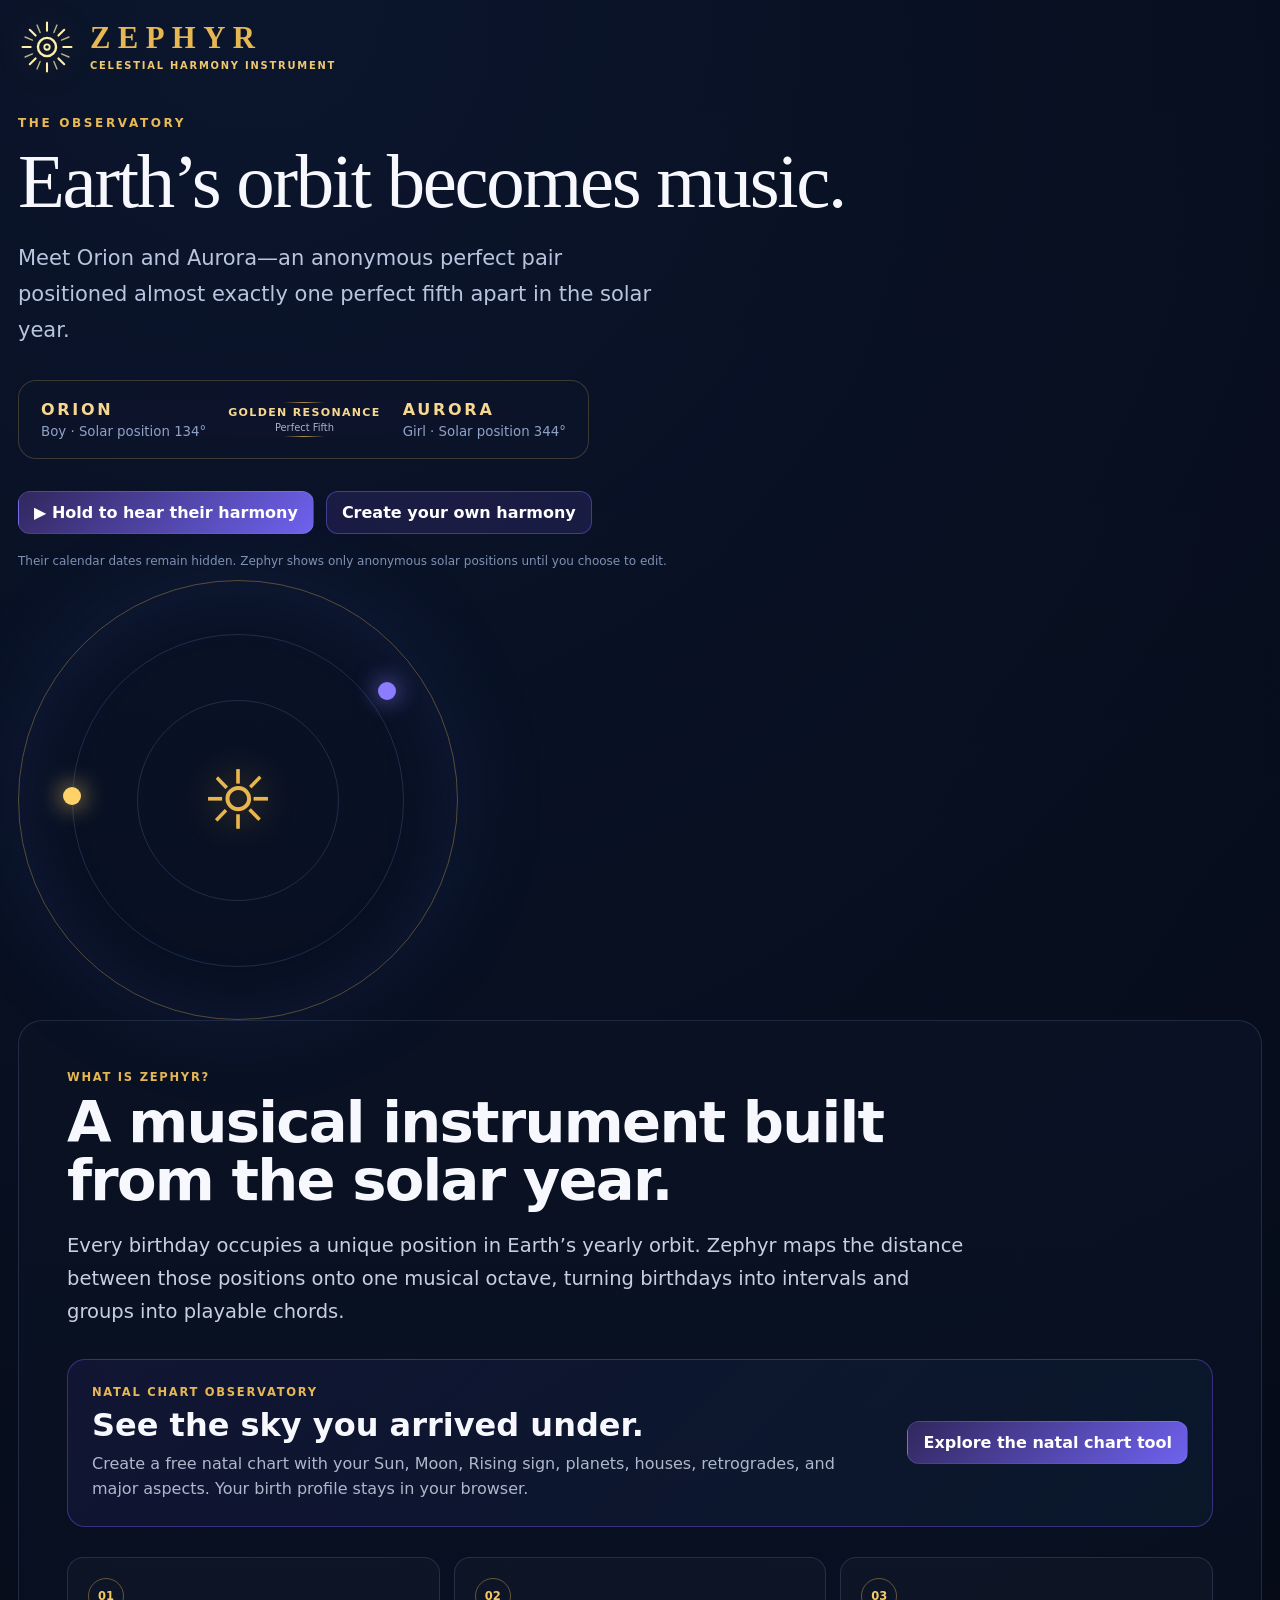
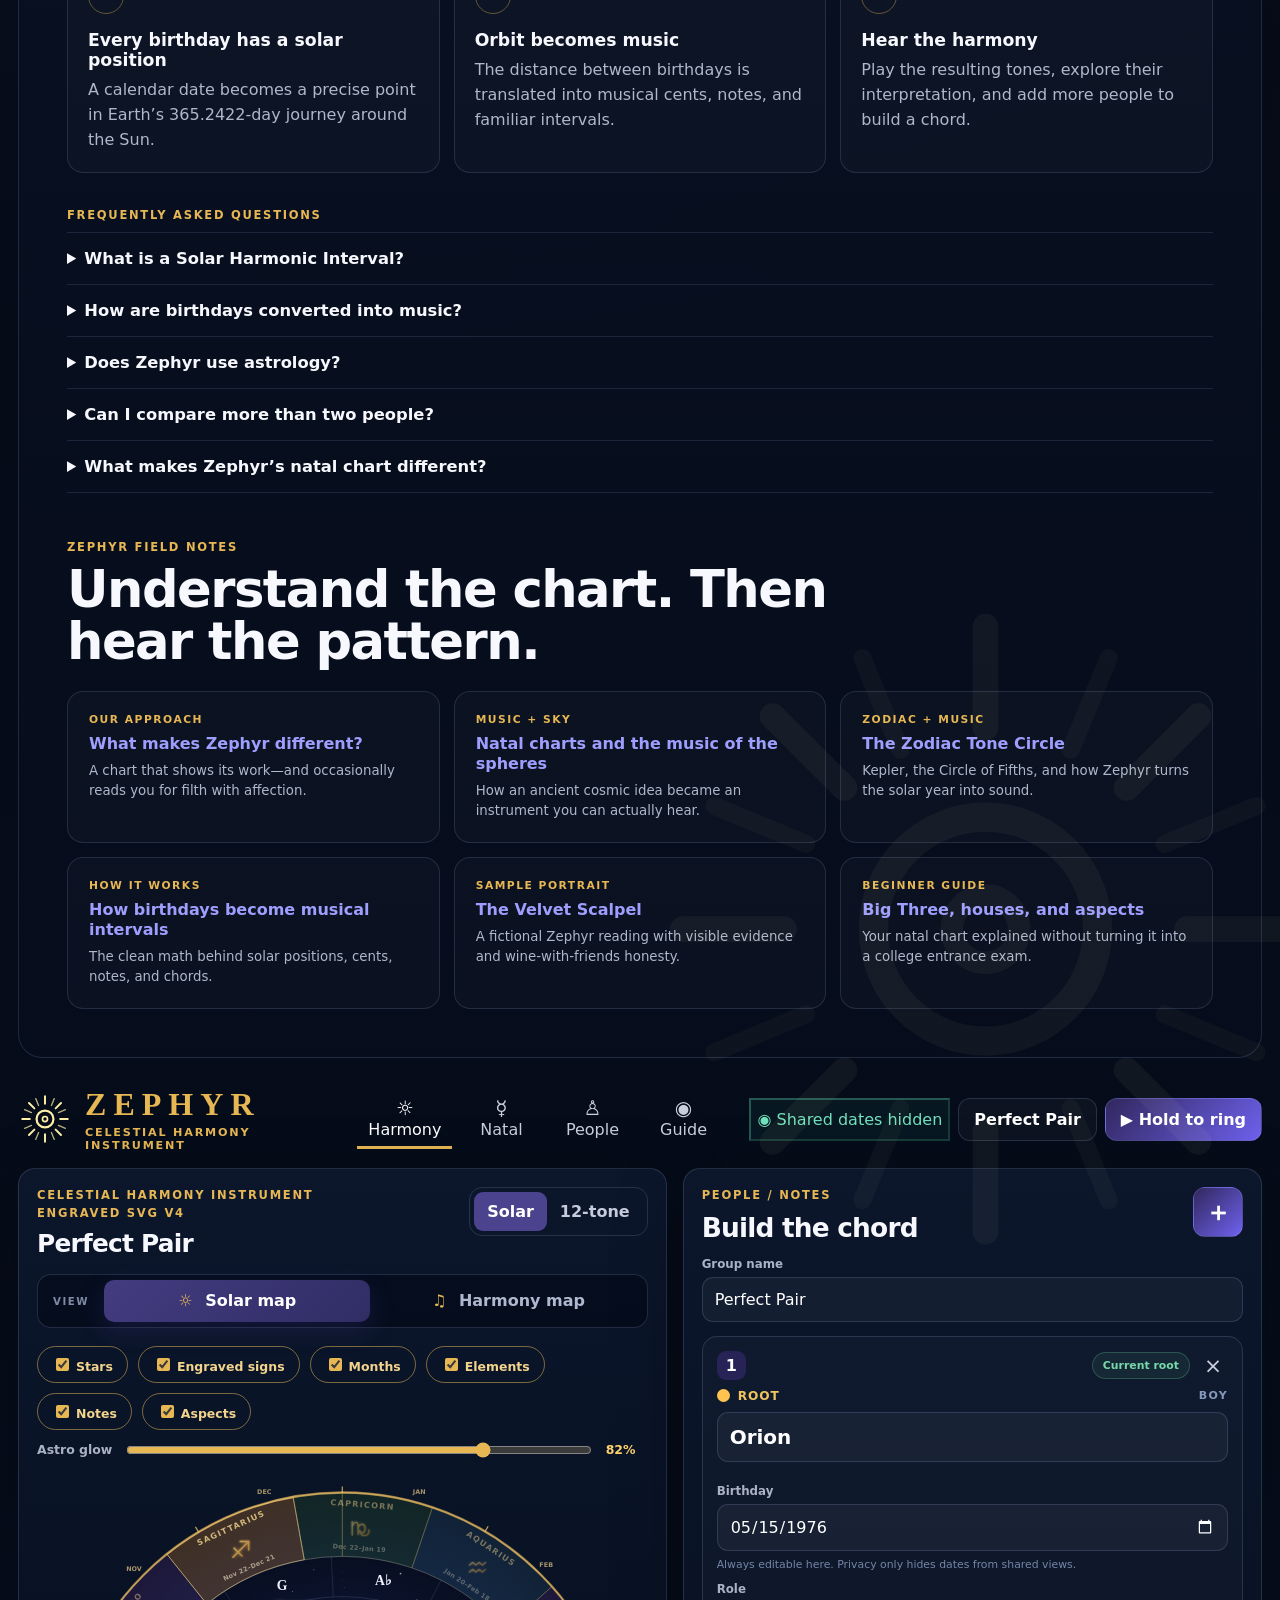
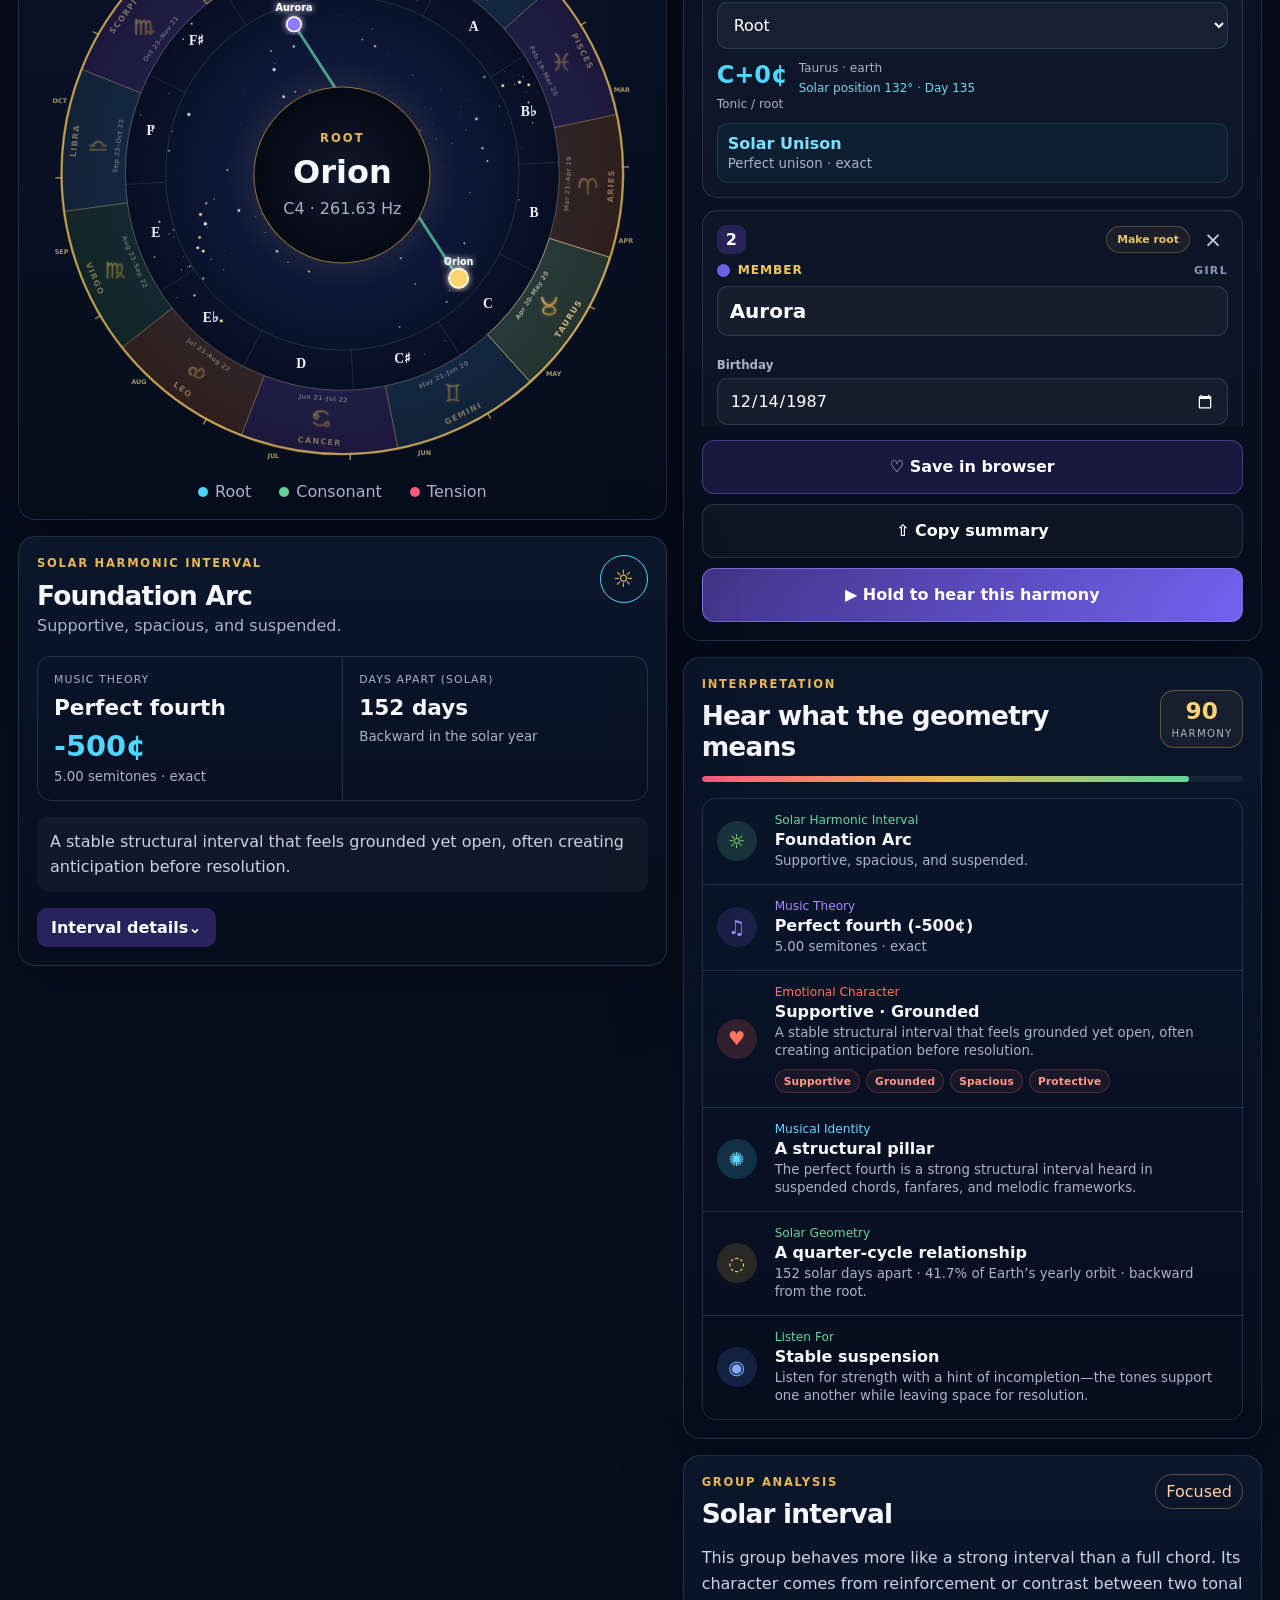
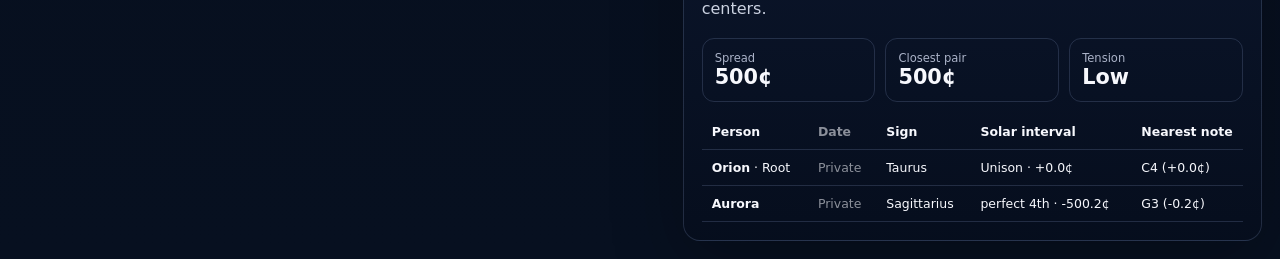
==== commit 58a7f60a: "Add files via upload" ====
--- a/index.html
+++ b/index.html
@@ -310,4 +310,4 @@
 <footer class="mobile-nav"><button class="active" data-app-view="solar" type="button">☼<small>Harmony</small></button><button data-app-view="natal" type="button">☿<small>Natal</small></button><button data-app-view="people" type="button">♙<small>People</small></button><button data-app-view="guide" type="button">◉<small>Guide</small></button></footer>
 </div>
 <template id="personTemplate"><article class="person-card"><div class="person-head"><button class="person-index set-root" type="button" title="Make this person the root"></button><button class="make-root" type="button">Make root</button><button class="remove-person" type="button">×</button></div><div class="role-badge"><i></i><span class="role-text">MEMBER</span></div><input class="person-name" aria-label="Name" maxlength="30"><label class="date-field"><span>Birthday</span><input class="person-date" type="date"><em class="privacy-hint">Always editable here. Privacy only hides dates from shared views.</em></label><label><span>Role</span><select class="person-role"><option value="member">Member</option><option value="root">Root</option></select></label><div class="person-readout"><strong class="person-note">—</strong><span class="person-sign">—</span><span class="person-position">—</span><span class="person-interval">—</span></div><div class="person-harmonic-readout"><span class="person-solar-name">Solar Unison</span><small class="person-theory-name">Perfect unison · exact</small></div></article></template>
-<script src="ios-audio-unlock.js?v=20260719-ios1"></script><script src="harmony.js?v=20260725-root4"></script><script src="mobile-actions.js?v=20260719-mobile2"></script><script src="natal-engine.bundle.js?v=1.1.0"></script><script src="pdf-export.js?v=20260905-v5.5.1"></script><script src="natal.js?v=20260905-v5.5.1"></script></body></html>
+<script src="ios-audio-unlock.js?v=20260719-ios1"></script><script src="harmony.js?v=20261108-glyphs1"></script><script src="mobile-actions.js?v=20260719-mobile2"></script><script src="natal-engine.bundle.js?v=1.1.0"></script><script src="pdf-export.js?v=20260905-v5.5.1"></script><script src="natal.js?v=20260905-v5.5.1"></script></body></html>
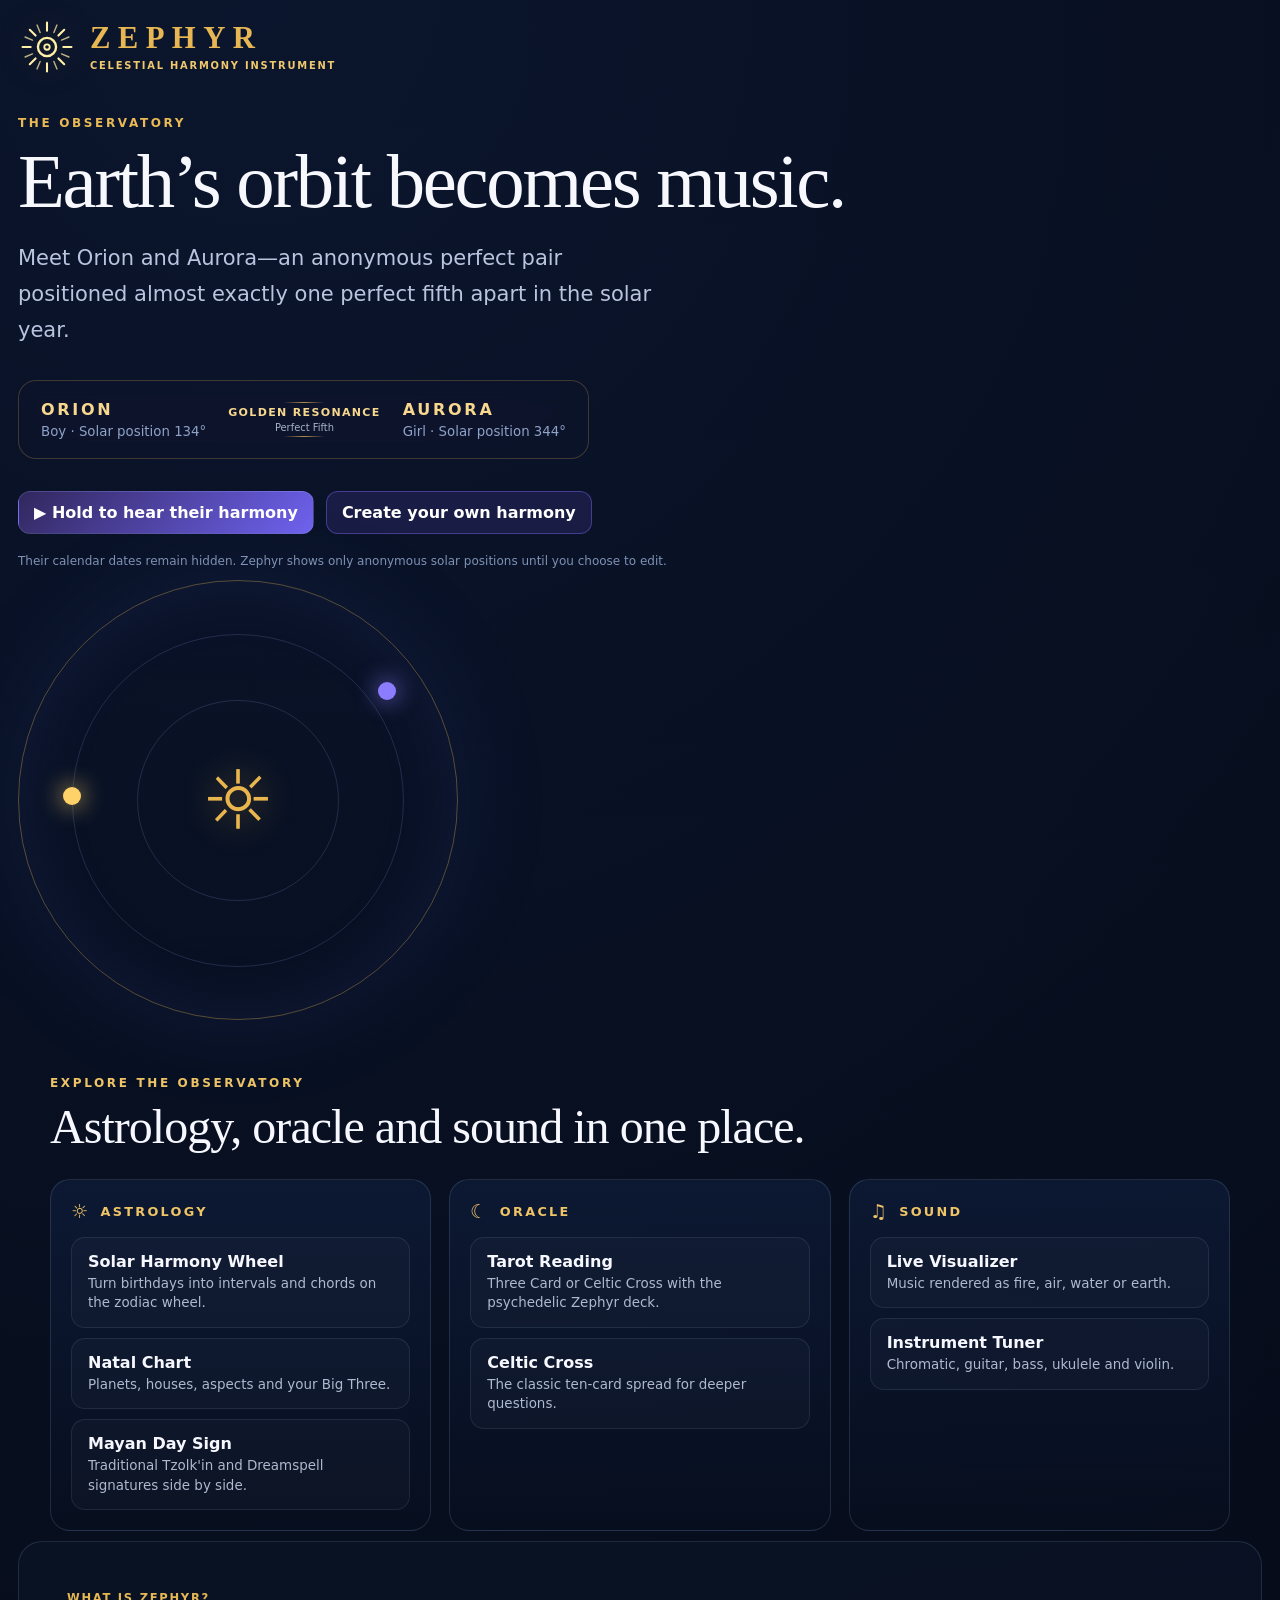
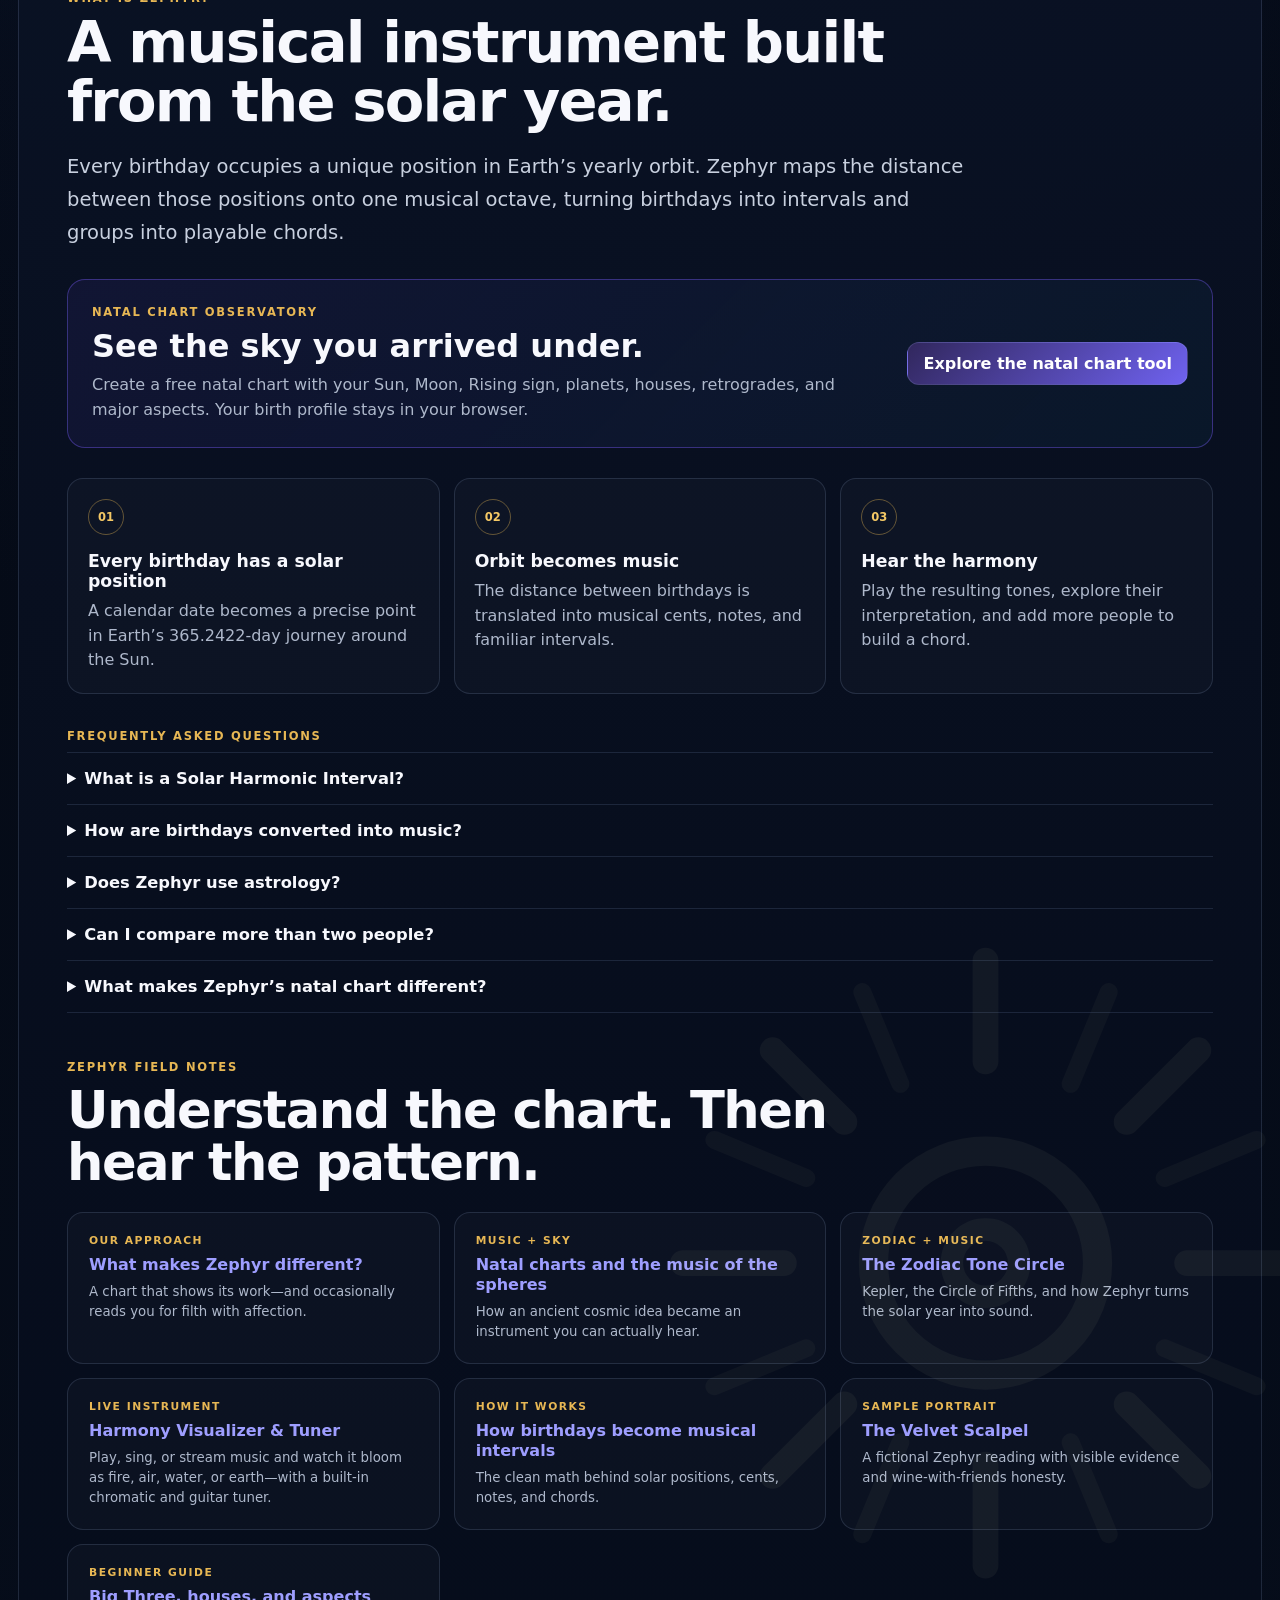
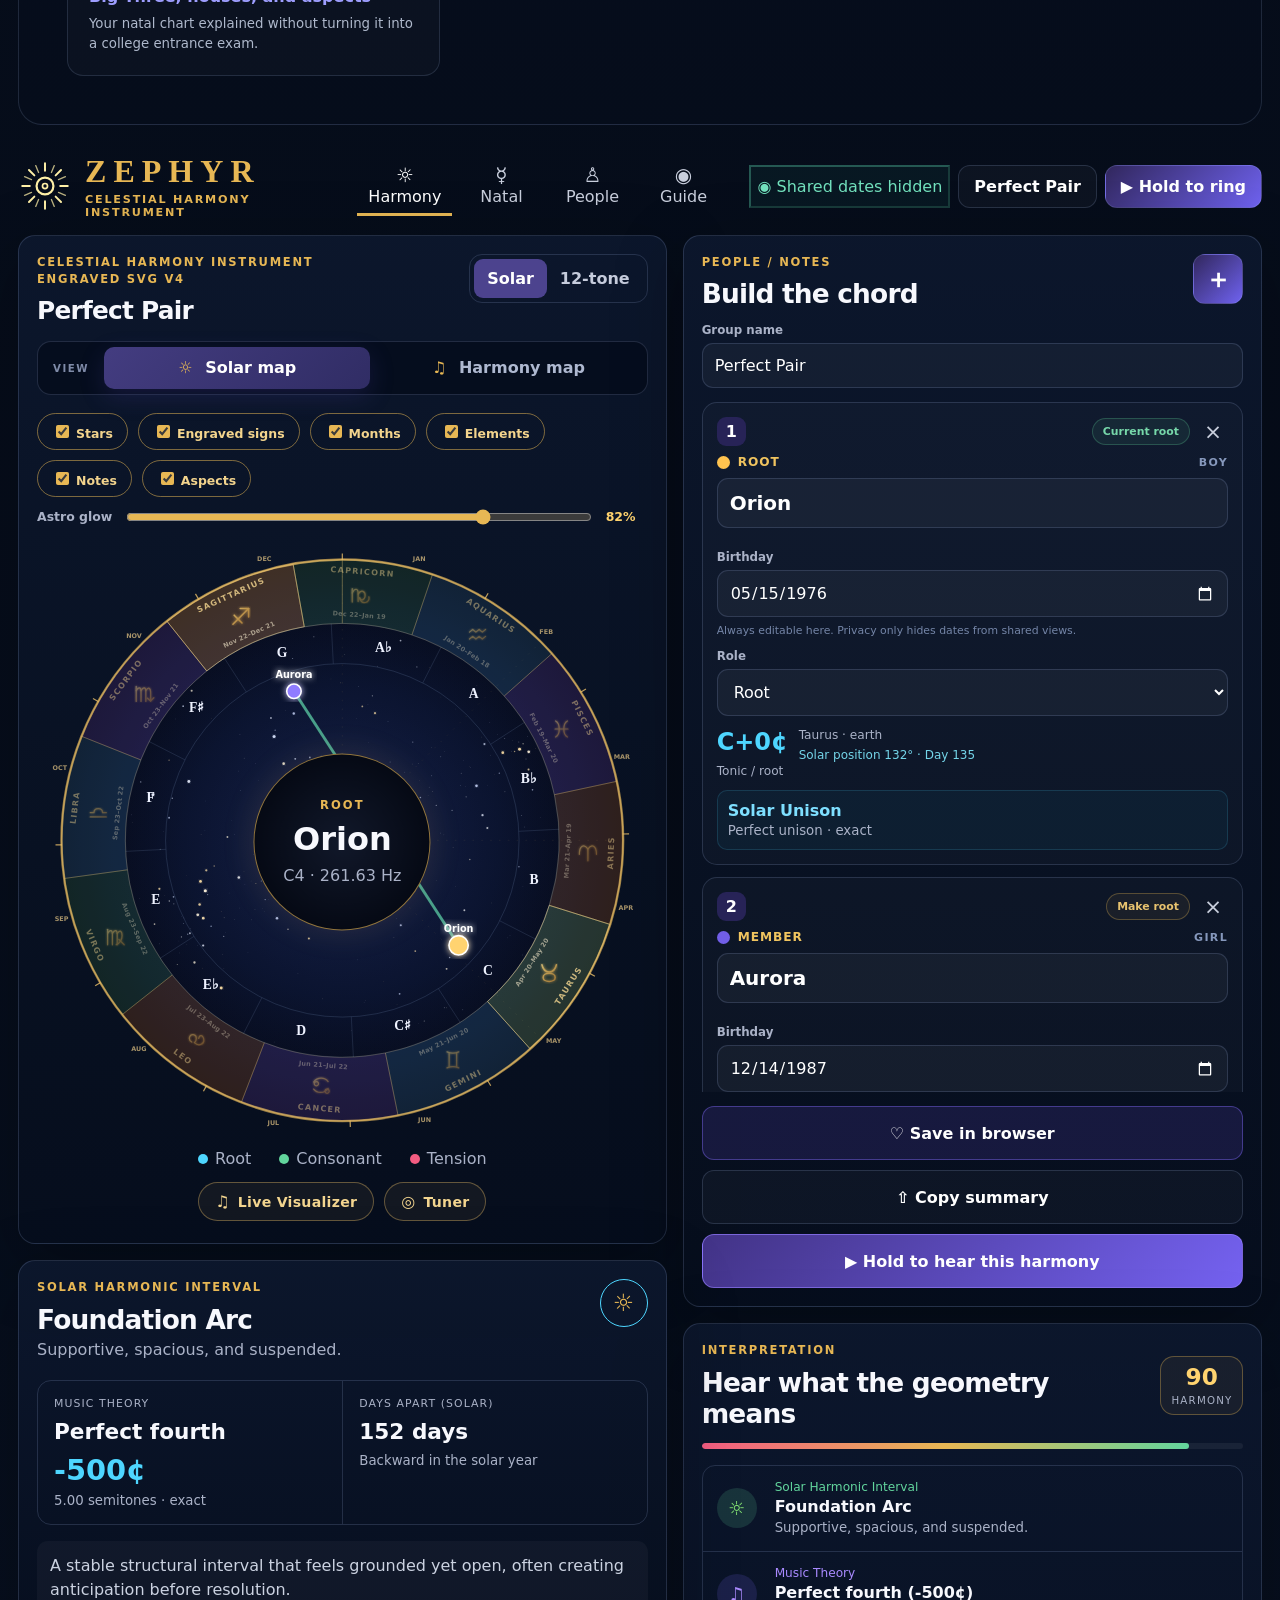
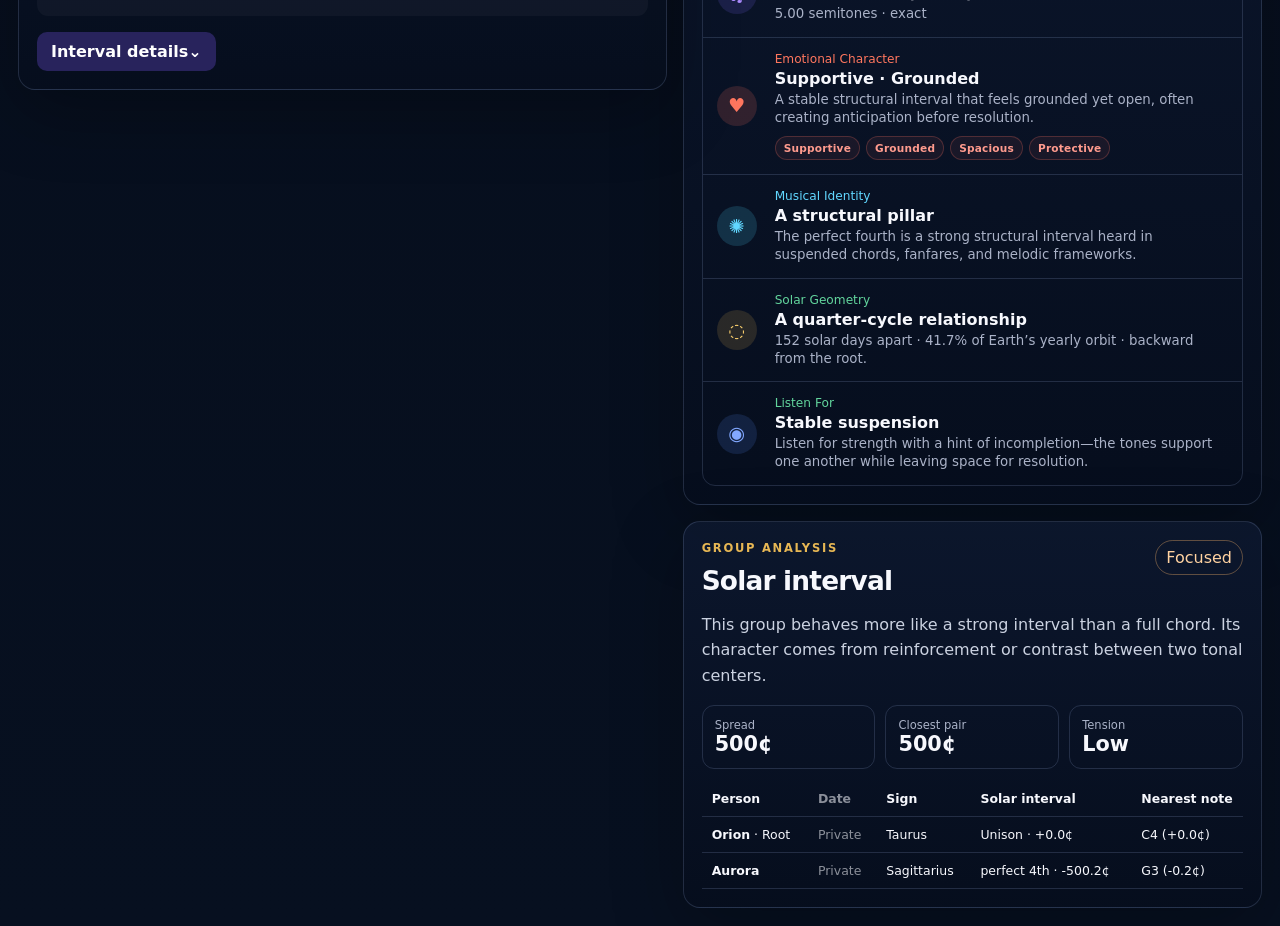
==== commit 39af1853: "Add files via upload" ====
--- a/index.html
+++ b/index.html
@@ -6,7 +6,7 @@
 function gtag(){dataLayer.push(arguments);}
 gtag('js', new Date());
 gtag('config', 'G-0JSD84W2V2', { anonymize_ip: true });
-</script><meta name="viewport" content="width=device-width,initial-scale=1,viewport-fit=cover"><meta name="theme-color" content="#050914"><title>Free Natal Chart & Solar Harmony | Zephyr Observatory</title><meta name="description" content="Create a free, private natal chart with planets, houses, aspects, Big Three interpretations, and Zephyr’s first-of-its-kind solar harmony instrument."><link rel="stylesheet" href="harmony.css?v=20260719-redesign1"><link rel="stylesheet" href="welcome.css?v=20260719-brand1"><link rel="stylesheet" href="mobile-fixes.css?v=20260719-ios1"><link rel="stylesheet" href="harmony-wheel.css?v=20260725-root4"><link rel="stylesheet" href="natal.css?v=20260905-v5.5.1"><style id="critical-action-layout">.controls-panel .control-actions{display:grid!important;grid-template-columns:minmax(0,1fr)!important;gap:10px!important;width:100%!important}.controls-panel .control-actions .btn{display:flex!important;align-items:center!important;justify-content:center!important;width:100%!important;min-width:0!important;min-height:54px!important;white-space:normal!important;writing-mode:horizontal-tb!important}.controls-panel .form-play-btn{grid-column:1!important;min-height:62px!important}body.privacy-mode .date-field .person-date{display:block!important}</style>
+</script><meta name="viewport" content="width=device-width,initial-scale=1,viewport-fit=cover"><meta name="theme-color" content="#050914"><title>Free Natal Chart & Solar Harmony | Zephyr Observatory</title><meta name="description" content="Create a free, private natal chart with planets, houses, aspects, Big Three interpretations, and Zephyr’s first-of-its-kind solar harmony instrument."><link rel="stylesheet" href="harmony.css?v=20260719-redesign1"><link rel="stylesheet" href="welcome.css?v=20260719-brand1"><link rel="stylesheet" href="mobile-fixes.css?v=20260719-ios1"><link rel="stylesheet" href="harmony-wheel.css?v=20260725-root4"><link rel="stylesheet" href="natal.css?v=20260905-v5.5.1"><style id="critical-action-layout">.controls-panel .control-actions{display:grid!important;grid-template-columns:minmax(0,1fr)!important;gap:10px!important;width:100%!important}.controls-panel .control-actions .btn{display:flex!important;align-items:center!important;justify-content:center!important;width:100%!important;min-width:0!important;min-height:54px!important;white-space:normal!important;writing-mode:horizontal-tb!important}.controls-panel .form-play-btn{grid-column:1!important;min-height:62px!important}body.privacy-mode .date-field .person-date{display:block!important}.explore-zephyr{width:min(1180px,calc(100% - 32px));margin:56px auto 10px}.explore-kicker{margin:0;color:#efc466;font-size:.75rem;font-weight:900;letter-spacing:.22em;text-transform:uppercase}.explore-zephyr h2{font-family:Georgia,serif;font-weight:500;font-size:clamp(1.9rem,4vw,3rem);line-height:1.05;letter-spacing:-.02em;margin:12px 0 26px;color:#f7f8ff}.explore-groups{display:grid;grid-template-columns:repeat(3,minmax(0,1fr));gap:18px}.explore-group{display:grid;gap:10px;align-content:start;padding:20px;border:1px solid rgba(159,184,229,.16);border-radius:20px;background:linear-gradient(180deg,rgba(15,29,59,.7),rgba(8,15,32,.6))}.explore-group h3{display:flex;align-items:center;gap:10px;margin:0 0 4px;color:#efc466;font-size:.8rem;font-weight:900;letter-spacing:.18em;text-transform:uppercase}.explore-group h3 i{font-style:normal;font-size:1.2rem}.explore-group a{display:block;padding:14px 16px;border:1px solid rgba(159,184,229,.12);border-radius:14px;background:rgba(255,255,255,.025);text-decoration:none;color:#f7f8ff;transition:background .2s,border-color .2s,transform .2s}.explore-group a:hover{background:rgba(239,196,102,.08);border-color:rgba(239,196,102,.45);transform:translateY(-1px)}.explore-group a b{display:block;font-size:1rem}.explore-group a small{display:block;color:#aeb9cf;font-size:.84rem;margin-top:3px;line-height:1.45}@media(max-width:900px){.explore-groups{grid-template-columns:1fr}}.wheel-tools{display:flex;flex-wrap:wrap;justify-content:center;gap:10px;margin:14px 0 4px}.wheel-tools a{display:inline-flex;align-items:center;gap:8px;padding:9px 16px;border-radius:999px;border:1px solid rgba(231,189,104,.38);background:rgba(231,189,104,.06);color:#f3d58f;font-weight:700;font-size:.88rem;text-decoration:none;letter-spacing:.02em;transition:background .2s,border-color .2s}.wheel-tools a:hover{background:rgba(231,189,104,.14);border-color:rgba(231,189,104,.7)}.wheel-tools a i{font-style:normal;font-size:1rem}</style>
 <link rel="canonical" href="https://www.zephyr.guru/">
 <meta name="robots" content="index,follow,max-image-preview:large,max-snippet:-1,max-video-preview:-1">
 <meta name="author" content="Zephyr">
@@ -125,6 +125,29 @@
   <div class="welcome-orbit" aria-hidden="true"><span class="orbit-sun">☼</span><i class="orbit-one"></i><i class="orbit-two"></i></div>
 </section>
 
+<section class="explore-zephyr" aria-labelledby="exploreTitle">
+  <p class="explore-kicker">Explore the Observatory</p>
+  <h2 id="exploreTitle">Astrology, oracle and sound in one place.</h2>
+  <div class="explore-groups">
+    <div class="explore-group">
+      <h3><i>☼</i>Astrology</h3>
+      <a href="/?view=solar"><b>Solar Harmony Wheel</b><small>Turn birthdays into intervals and chords on the zodiac wheel.</small></a>
+      <a href="/natal-chart.html"><b>Natal Chart</b><small>Planets, houses, aspects and your Big Three.</small></a>
+      <a href="/mayan.html"><b>Mayan Day Sign</b><small>Traditional Tzolk'in and Dreamspell signatures side by side.</small></a>
+    </div>
+    <div class="explore-group">
+      <h3><i>☾</i>Oracle</h3>
+      <a href="/tarot.html"><b>Tarot Reading</b><small>Three Card or Celtic Cross with the psychedelic Zephyr deck.</small></a>
+      <a href="/tarot.html#celtic"><b>Celtic Cross</b><small>The classic ten-card spread for deeper questions.</small></a>
+    </div>
+    <div class="explore-group">
+      <h3><i>♫</i>Sound</h3>
+      <a href="/harmony-visualizer.html"><b>Live Visualizer</b><small>Music rendered as fire, air, water or earth.</small></a>
+      <a href="/harmony-visualizer.html#tuner"><b>Instrument Tuner</b><small>Chromatic, guitar, bass, ukulele and violin.</small></a>
+    </div>
+  </div>
+</section>
+
 <section class="seo-story" aria-labelledby="whatIsZephyr">
   <div class="seo-story-inner">
     <p class="kicker">What is Zephyr?</p>
@@ -154,6 +177,7 @@
         <a href="/what-makes-zephyr-different.html"><span>OUR APPROACH</span><b>What makes Zephyr different?</b><small>A chart that shows its work—and occasionally reads you for filth with affection.</small></a>
         <a href="/music-of-the-spheres-natal-chart.html"><span>MUSIC + SKY</span><b>Natal charts and the music of the spheres</b><small>How an ancient cosmic idea became an instrument you can actually hear.</small></a>
         <a href="/zodiac-tone-circle.html"><span>ZODIAC + MUSIC</span><b>The Zodiac Tone Circle</b><small>Kepler, the Circle of Fifths, and how Zephyr turns the solar year into sound.</small></a>
+        <a href="/harmony-visualizer.html"><span>LIVE INSTRUMENT</span><b>Harmony Visualizer &amp; Tuner</b><small>Play, sing, or stream music and watch it bloom as fire, air, water, or earth—with a built-in chromatic and guitar tuner.</small></a>
         <a href="/birthday-musical-intervals.html"><span>HOW IT WORKS</span><b>How birthdays become musical intervals</b><small>The clean math behind solar positions, cents, notes, and chords.</small></a>
         <a href="/natal-chart-example.html"><span>SAMPLE PORTRAIT</span><b>The Velvet Scalpel</b><small>A fictional Zephyr reading with visible evidence and wine-with-friends honesty.</small></a>
         <a href="/natal-chart-guide.html"><span>BEGINNER GUIDE</span><b>Big Three, houses, and aspects</b><small>Your natal chart explained without turning it into a college entrance exam.</small></a>
@@ -170,6 +194,7 @@
 <div class="wheel-toolbar"><label class="layer-toggle"><input type="checkbox" data-layer="stars" checked><span>Stars</span></label><label class="layer-toggle"><input type="checkbox" data-layer="zodiac" checked><span>Engraved signs</span></label><label class="layer-toggle"><input type="checkbox" data-layer="months" checked><span>Months</span></label><label class="layer-toggle"><input type="checkbox" data-layer="elements" checked><span>Elements</span></label><label class="layer-toggle"><input type="checkbox" data-layer="notes" checked><span>Notes</span></label><label class="layer-toggle"><input type="checkbox" data-layer="aspects" checked><span>Aspects</span></label><label class="opacity-control"><span>Astro glow</span><input id="astroOpacity" type="range" min="20" max="100" value="82"><output id="astroOpacityValue">82%</output></label></div>
 <div class="wheel-wrap"><svg id="wheel" viewBox="0 0 760 760" role="img" aria-label="Celestial birthday harmony wheel"></svg><div class="wheel-center"><span class="center-label">ROOT</span><strong id="rootDateLabel">May 15</strong><span id="rootNoteLabel">C4 · 261.63 Hz</span></div></div>
 <div class="legend-row" id="wheelLegend"><span><i class="legend-dot root"></i>Root</span><span><i class="legend-dot consonant"></i>Consonant</span><span><i class="legend-dot tension"></i>Tension</span></div>
+<div class="wheel-tools"><a href="/harmony-visualizer.html" title="Turn live music into the four elements"><i>♫</i>Live Visualizer</a><a href="/harmony-visualizer.html#tuner" title="Chromatic, guitar, bass, ukulele and violin tuner"><i>◎</i>Tuner</a></div>
 <div class="compatibility-summary" id="compatibilitySummary" hidden></div></section>
 <section class="panel solar-panel"><div class="solar-heading"><div><p class="kicker">Solar Harmonic Interval</p><h2 id="solarIntervalName">Solar Unison</h2><p id="solarIntervalTagline">A shared point in the solar year.</p></div><div class="solar-emblem">☼</div></div><div class="interval-facts"><div><span>Music Theory</span><strong id="theoryIntervalName">Perfect unison</strong><b id="theoryIntervalCents">0¢</b><small id="theoryIntervalDetail">exact</small></div><div><span>Days Apart (Solar)</span><strong id="solarDaysApart">0 days</strong><small id="solarDirection">Same solar position</small></div></div><p class="interval-meaning" id="intervalMeaning"></p><button class="details-btn" type="button">Interval details⌄</button></section>
 </div>
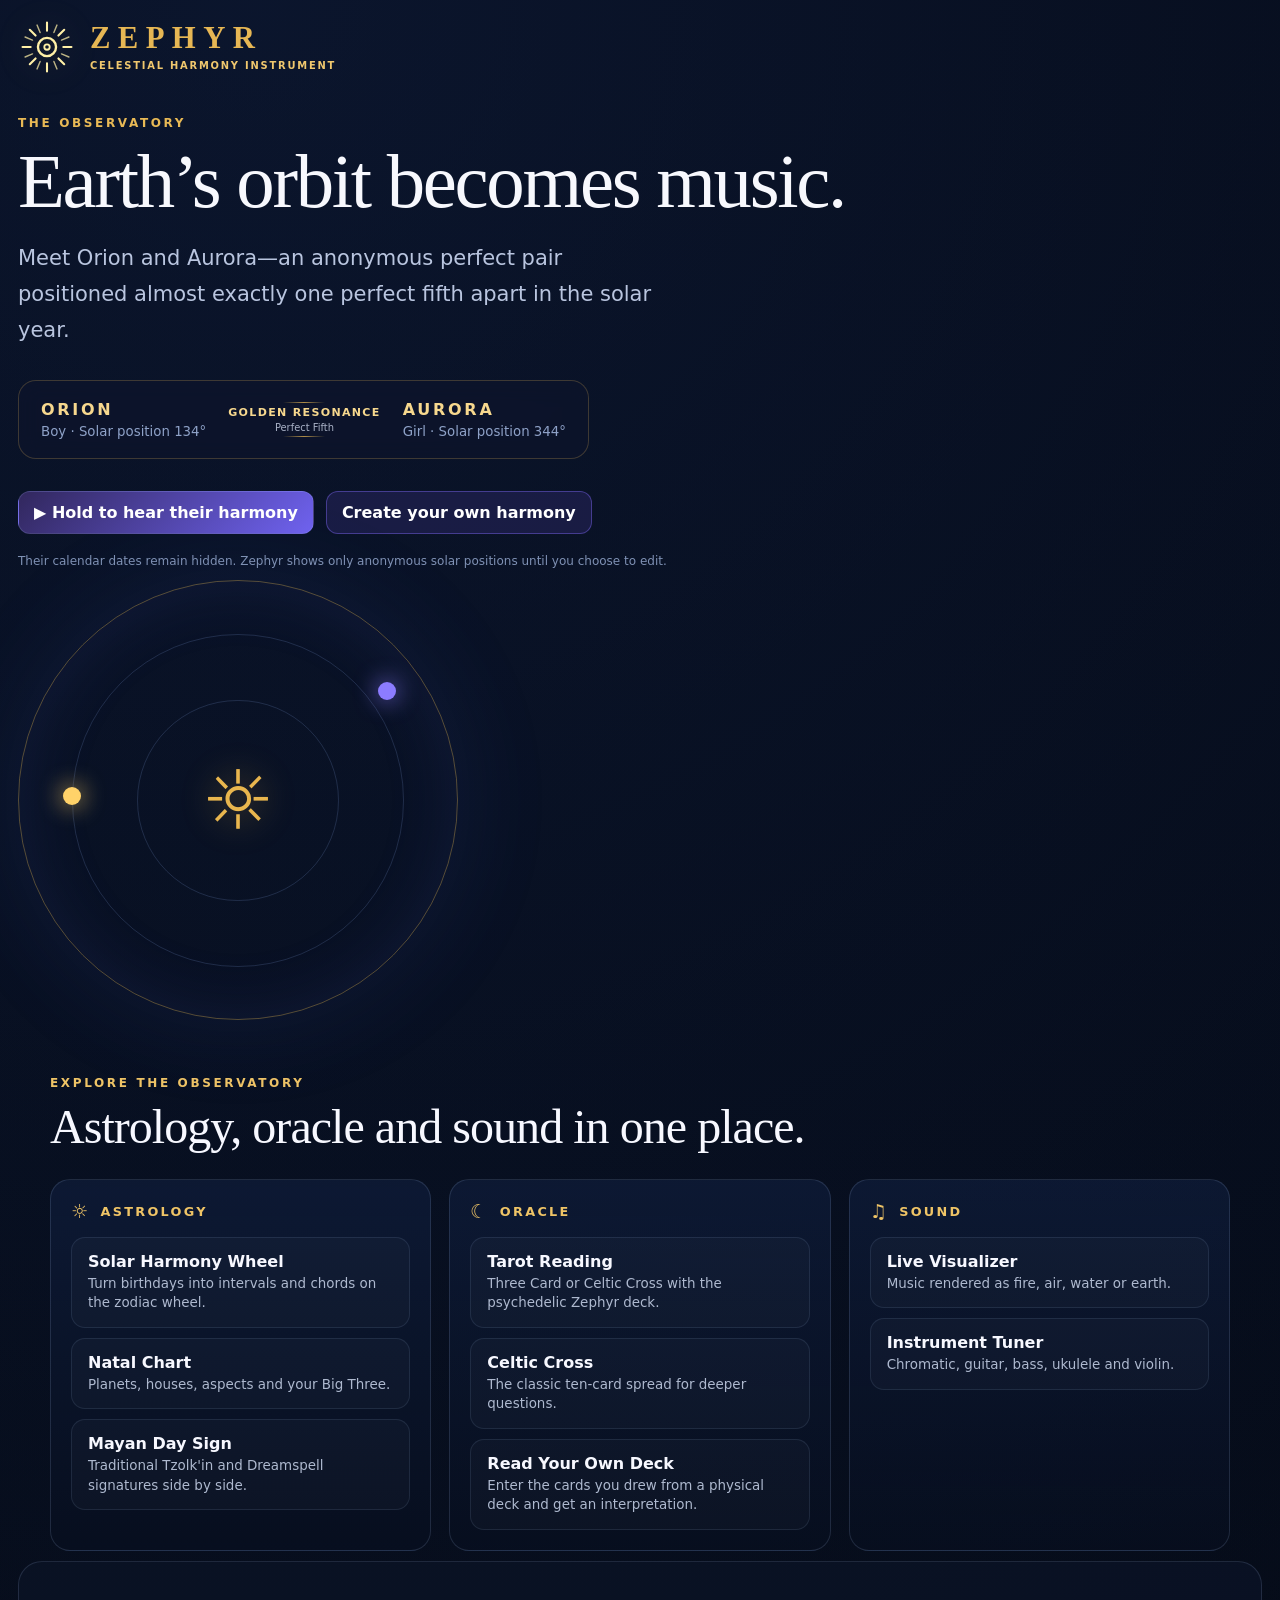
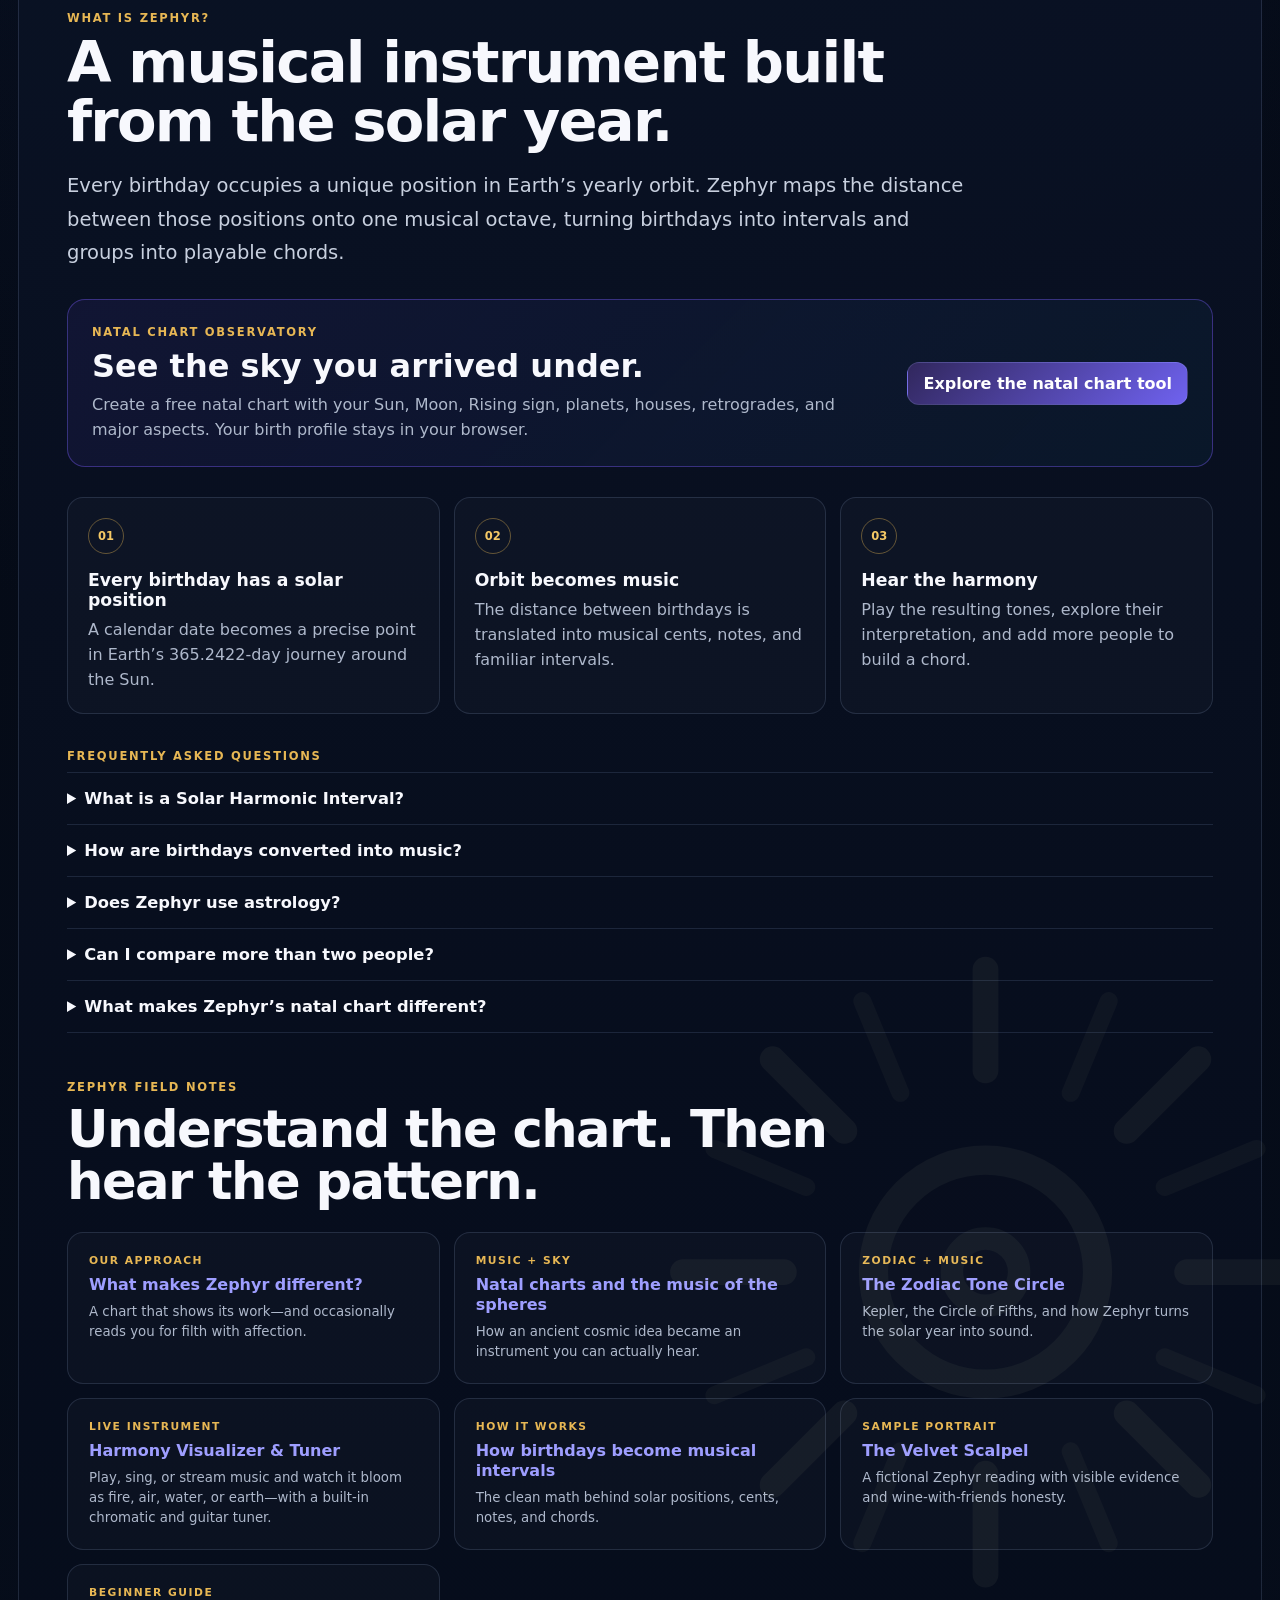
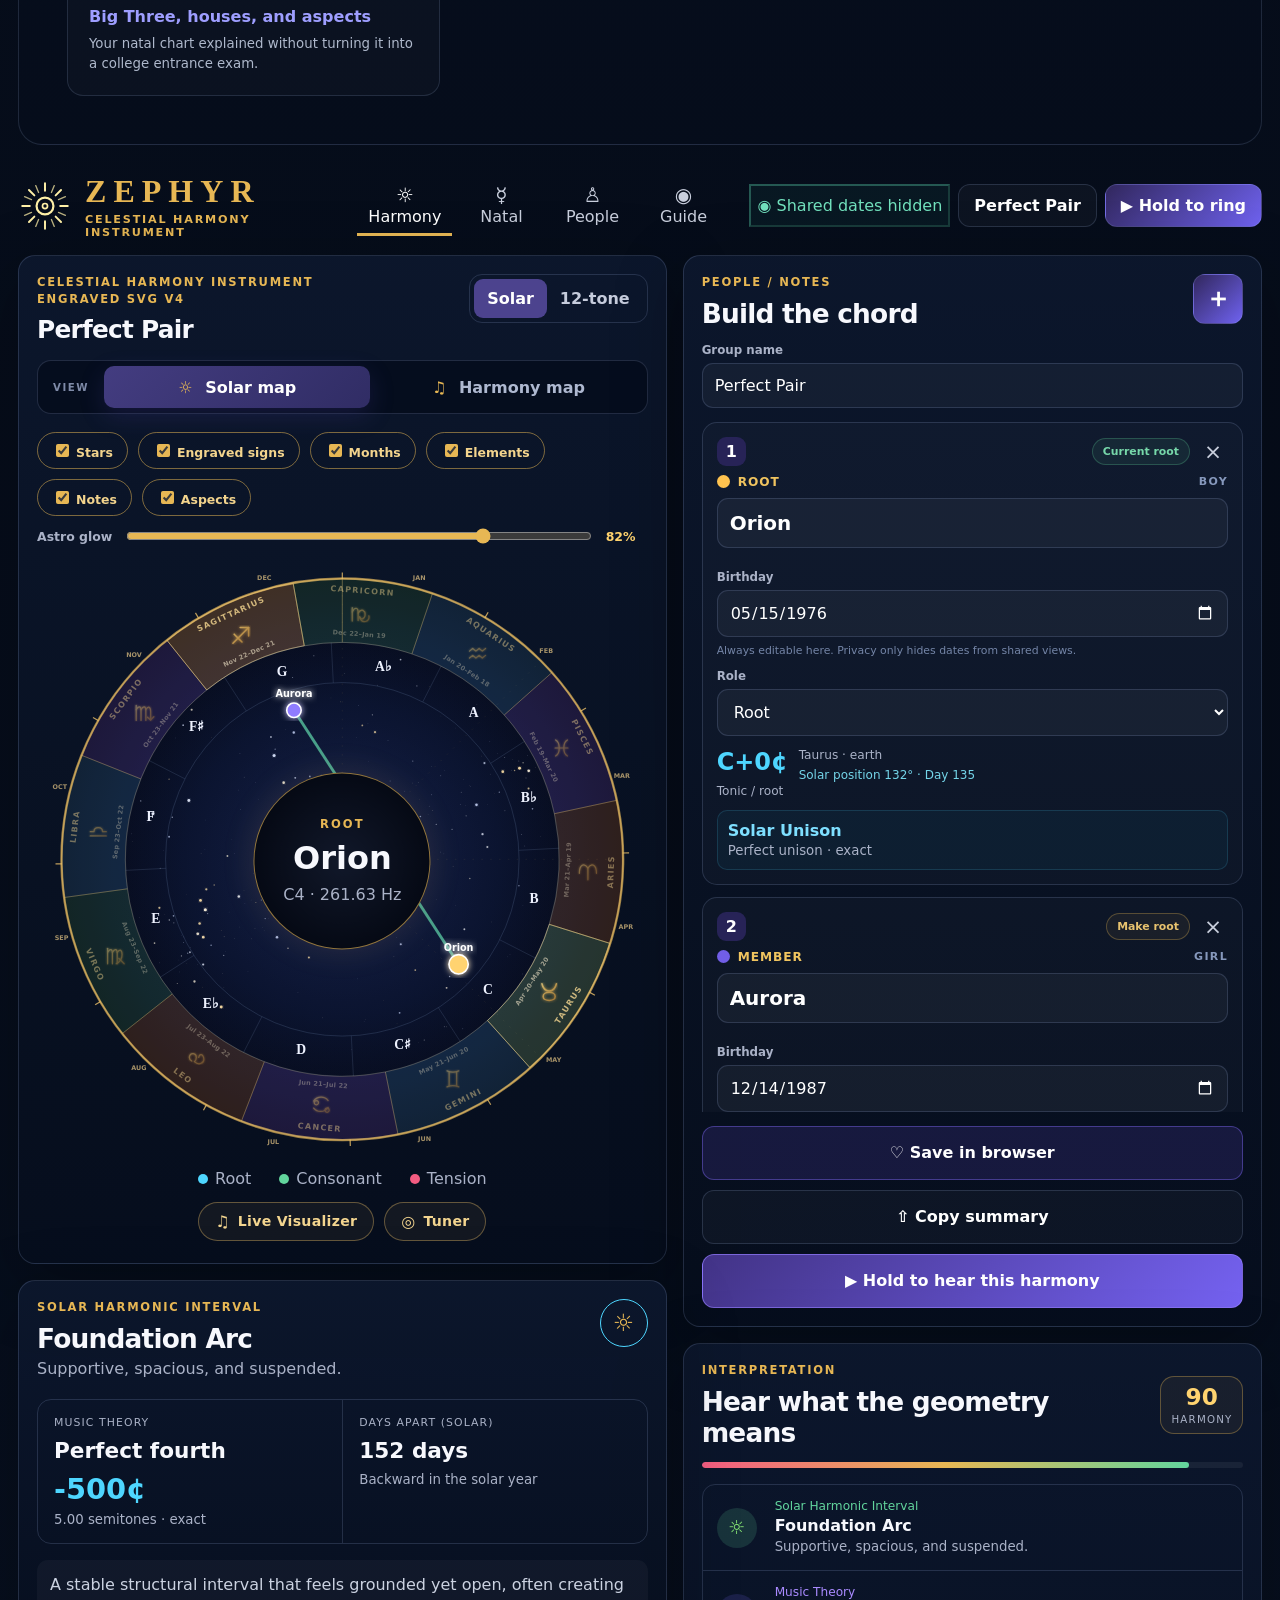
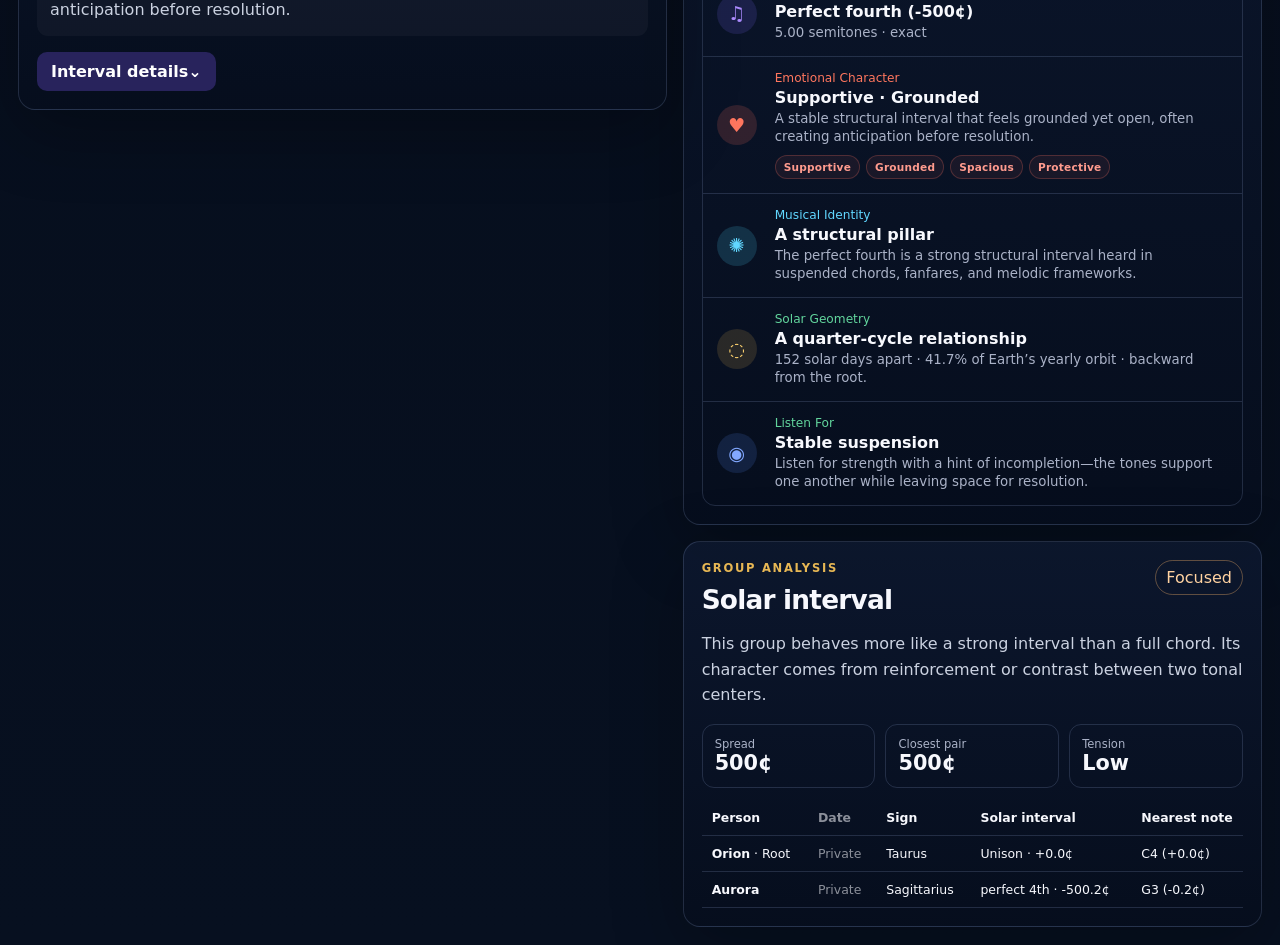
==== commit 30f3e690: "Add files via upload" ====
--- a/index.html
+++ b/index.html
@@ -139,6 +139,7 @@
       <h3><i>☾</i>Oracle</h3>
       <a href="/tarot.html"><b>Tarot Reading</b><small>Three Card or Celtic Cross with the psychedelic Zephyr deck.</small></a>
       <a href="/tarot.html#celtic"><b>Celtic Cross</b><small>The classic ten-card spread for deeper questions.</small></a>
+      <a href="/tarot.html#manual"><b>Read Your Own Deck</b><small>Enter the cards you drew from a physical deck and get an interpretation.</small></a>
     </div>
     <div class="explore-group">
       <h3><i>♫</i>Sound</h3>
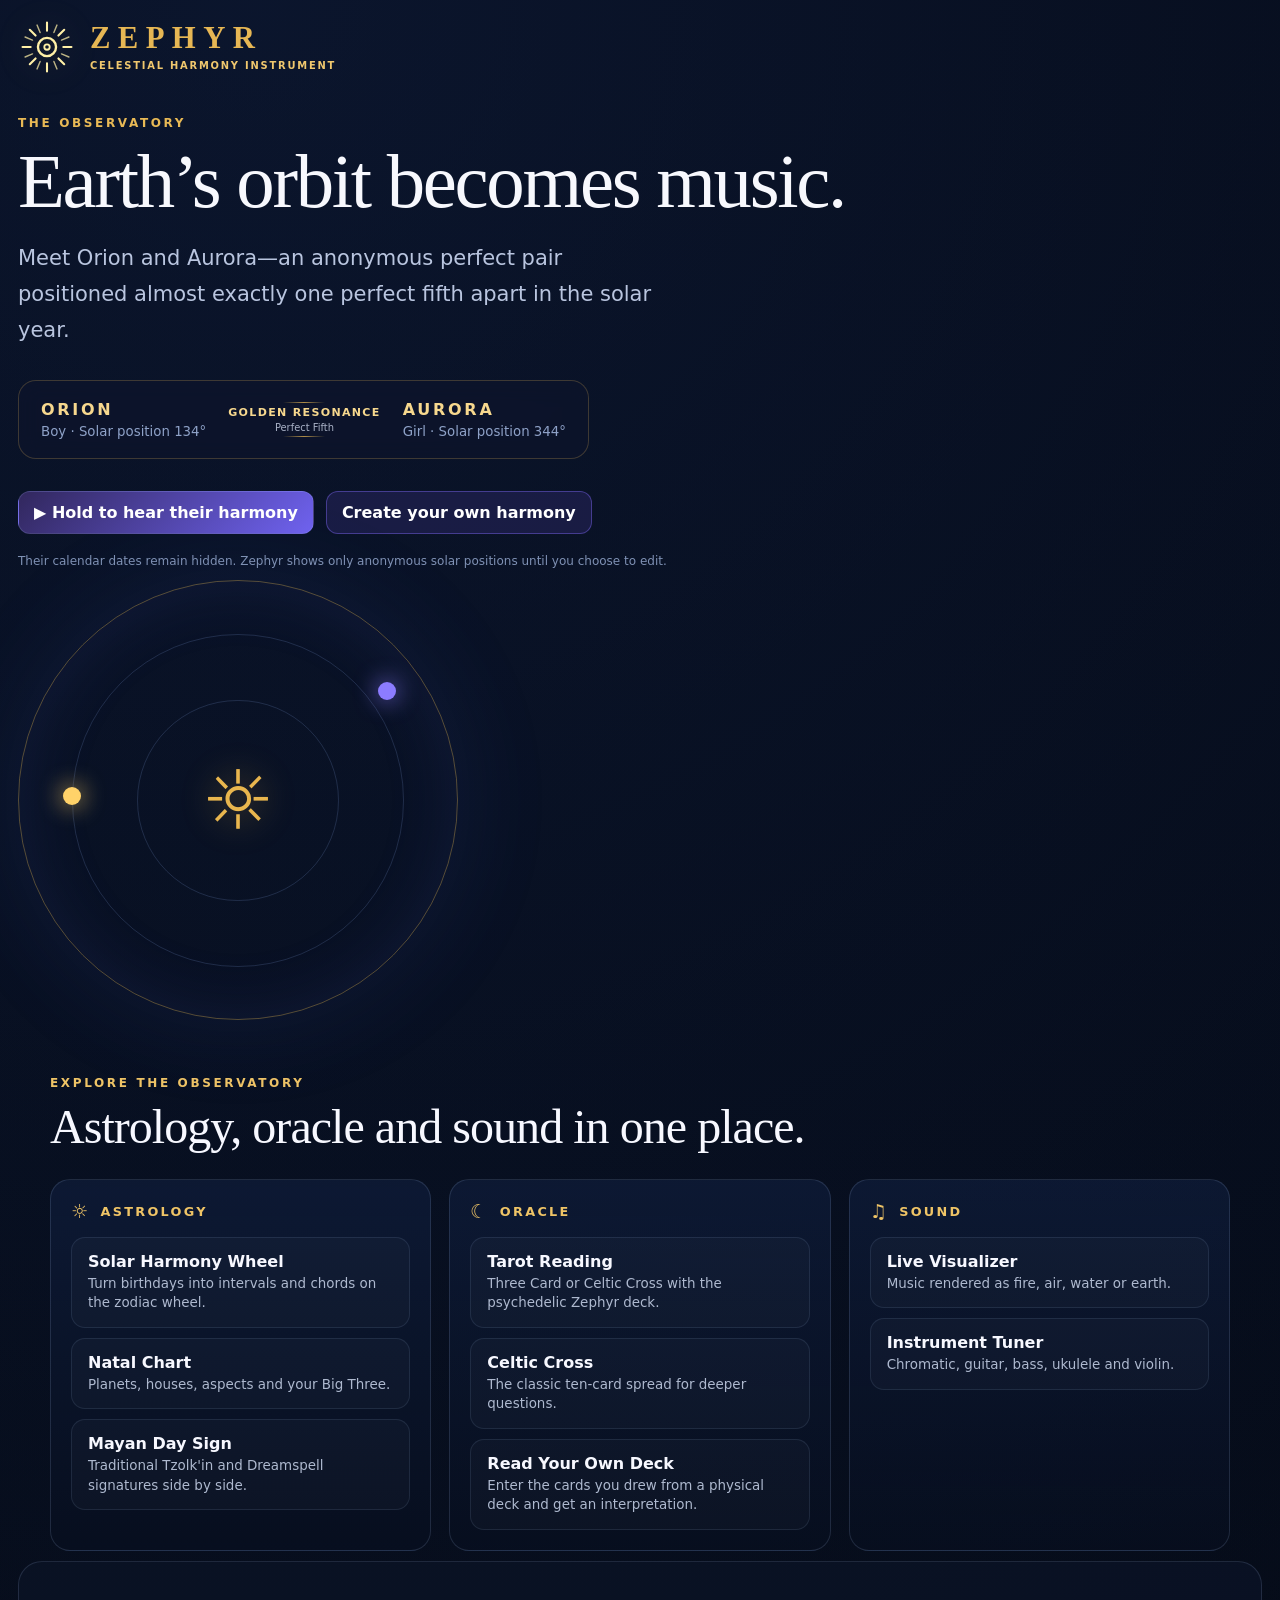
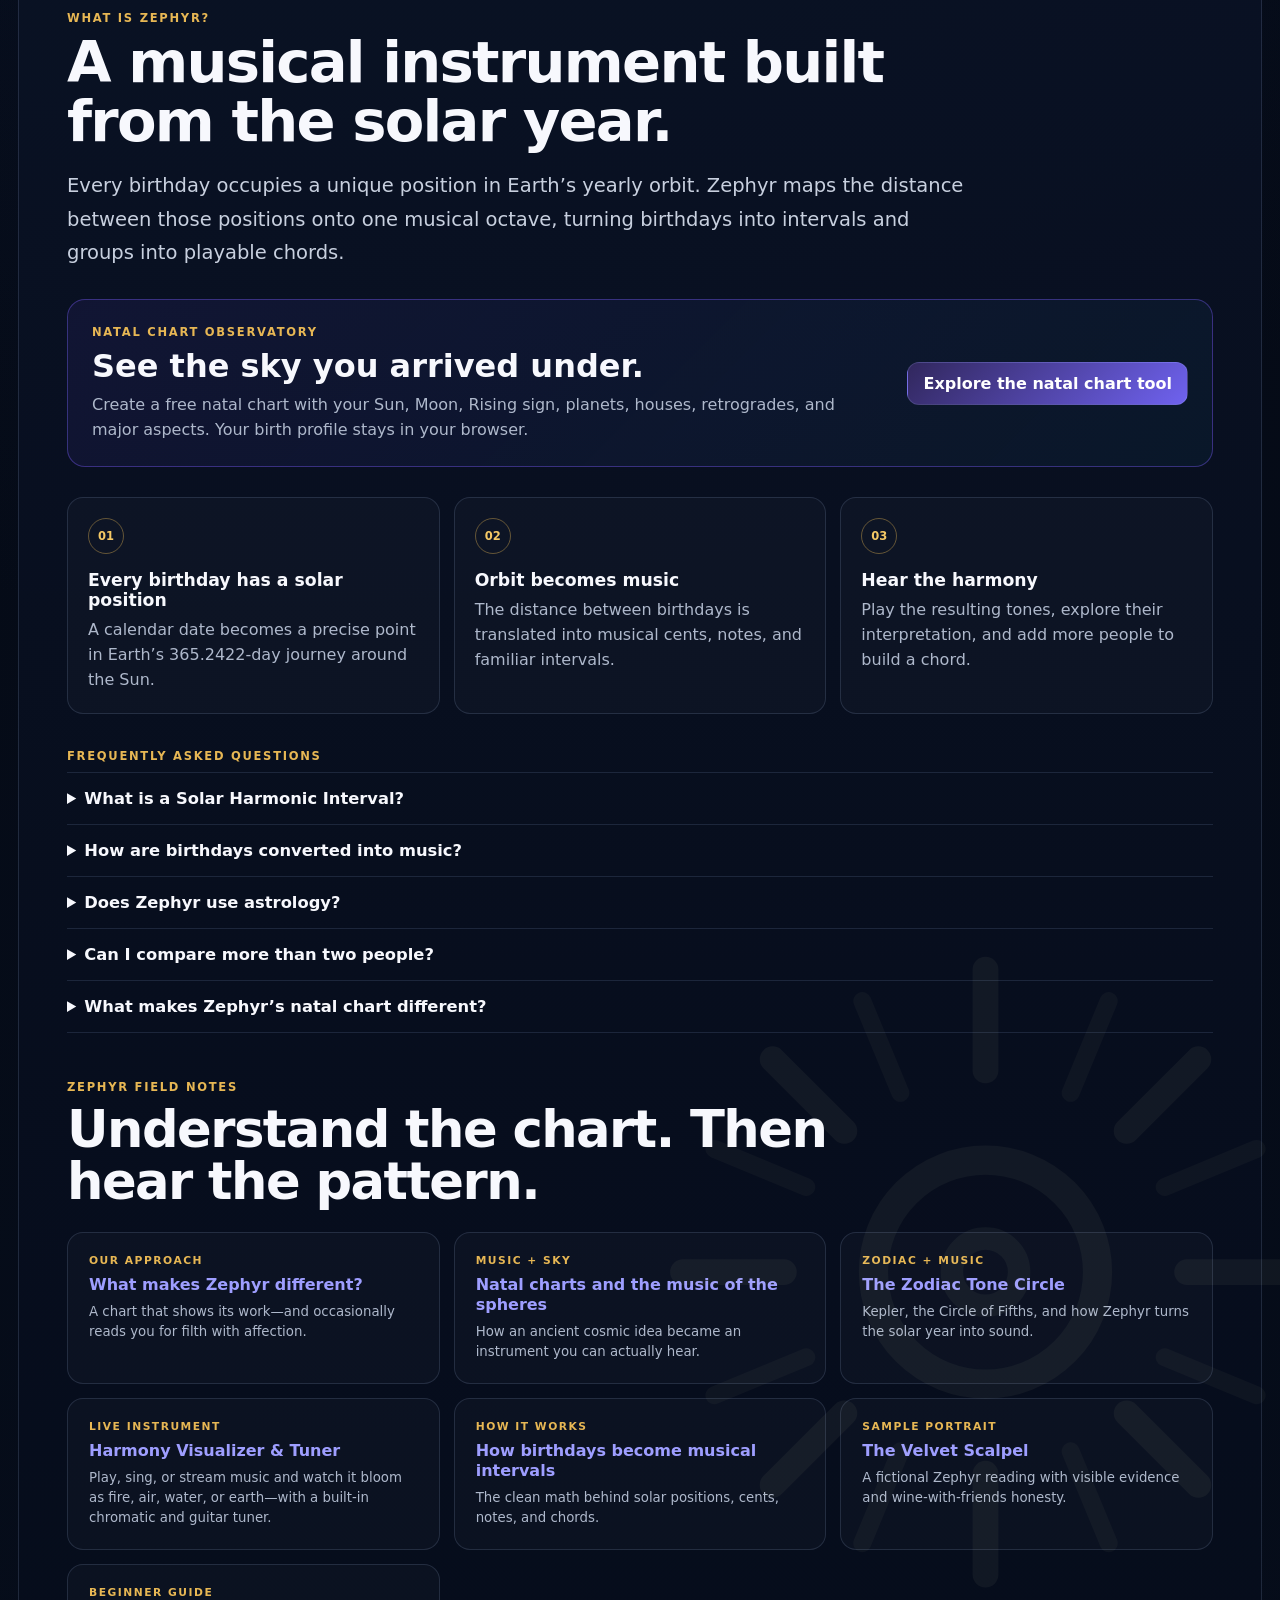
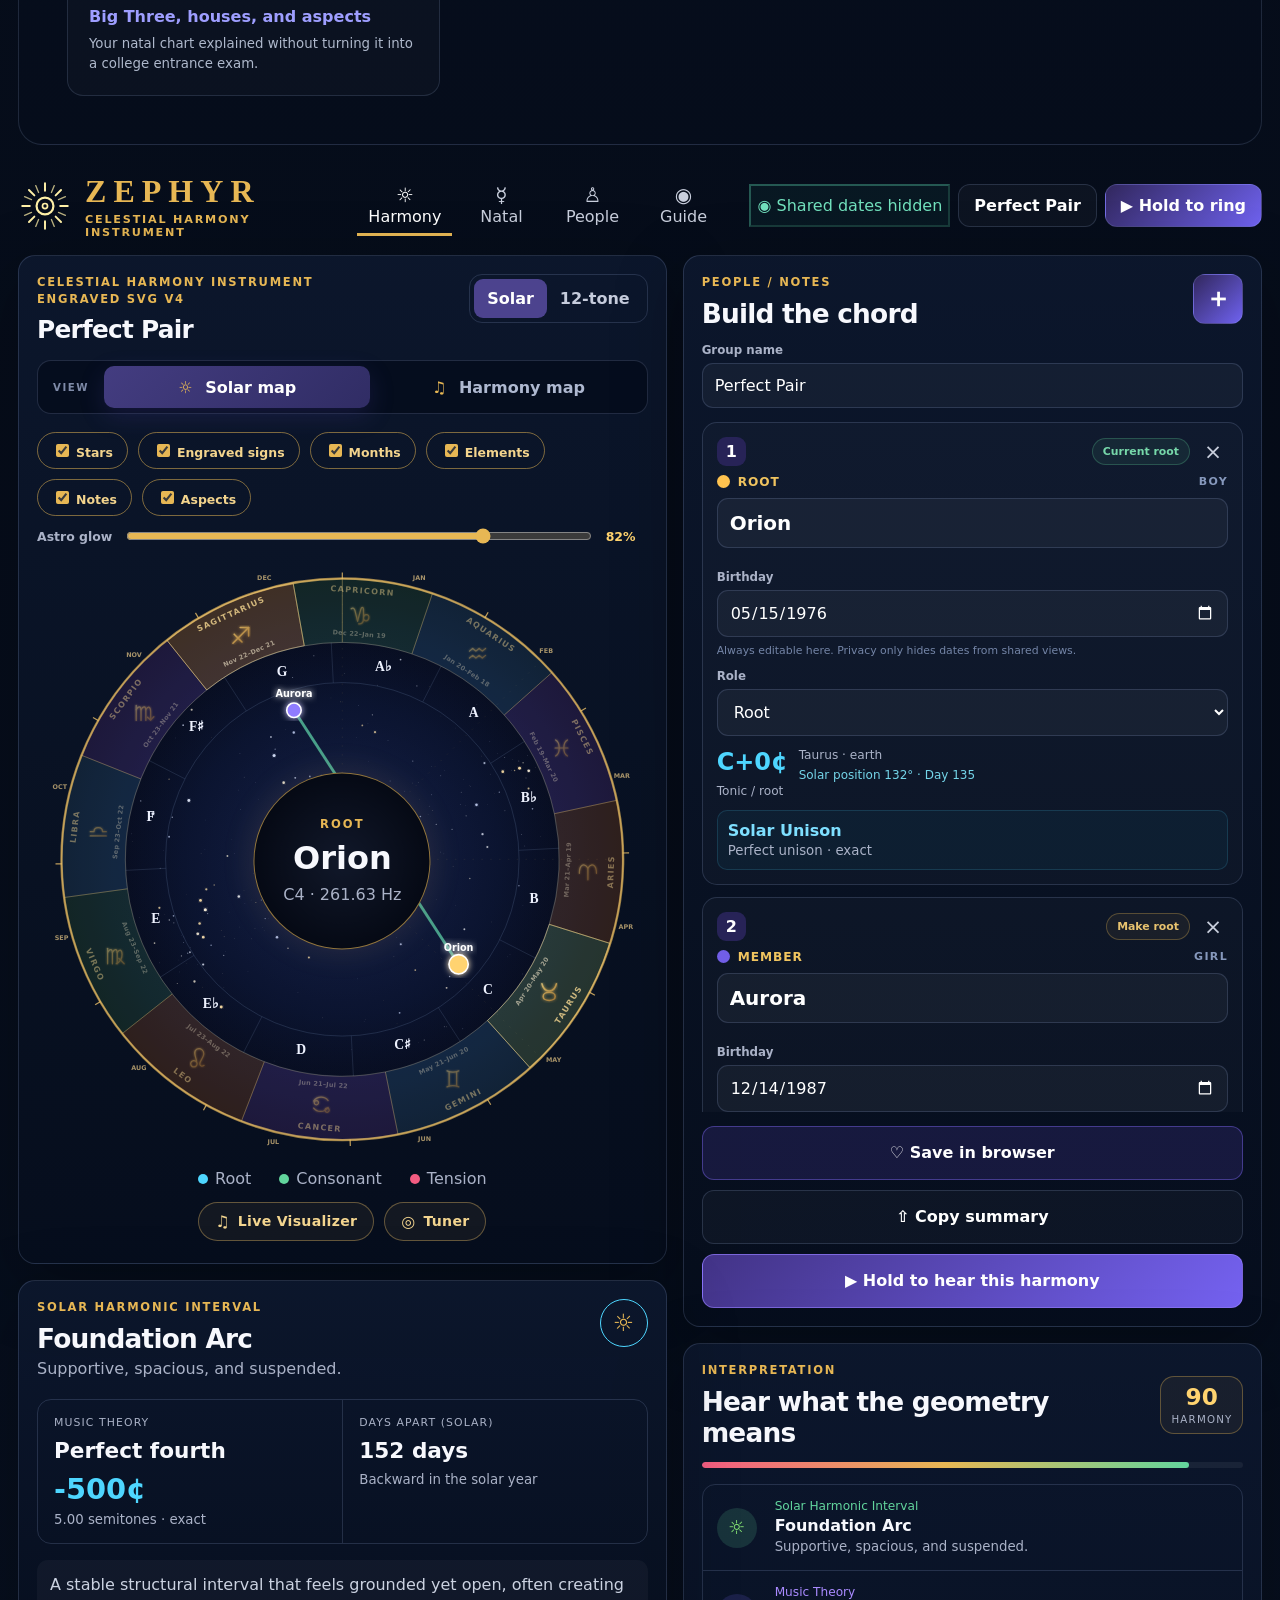
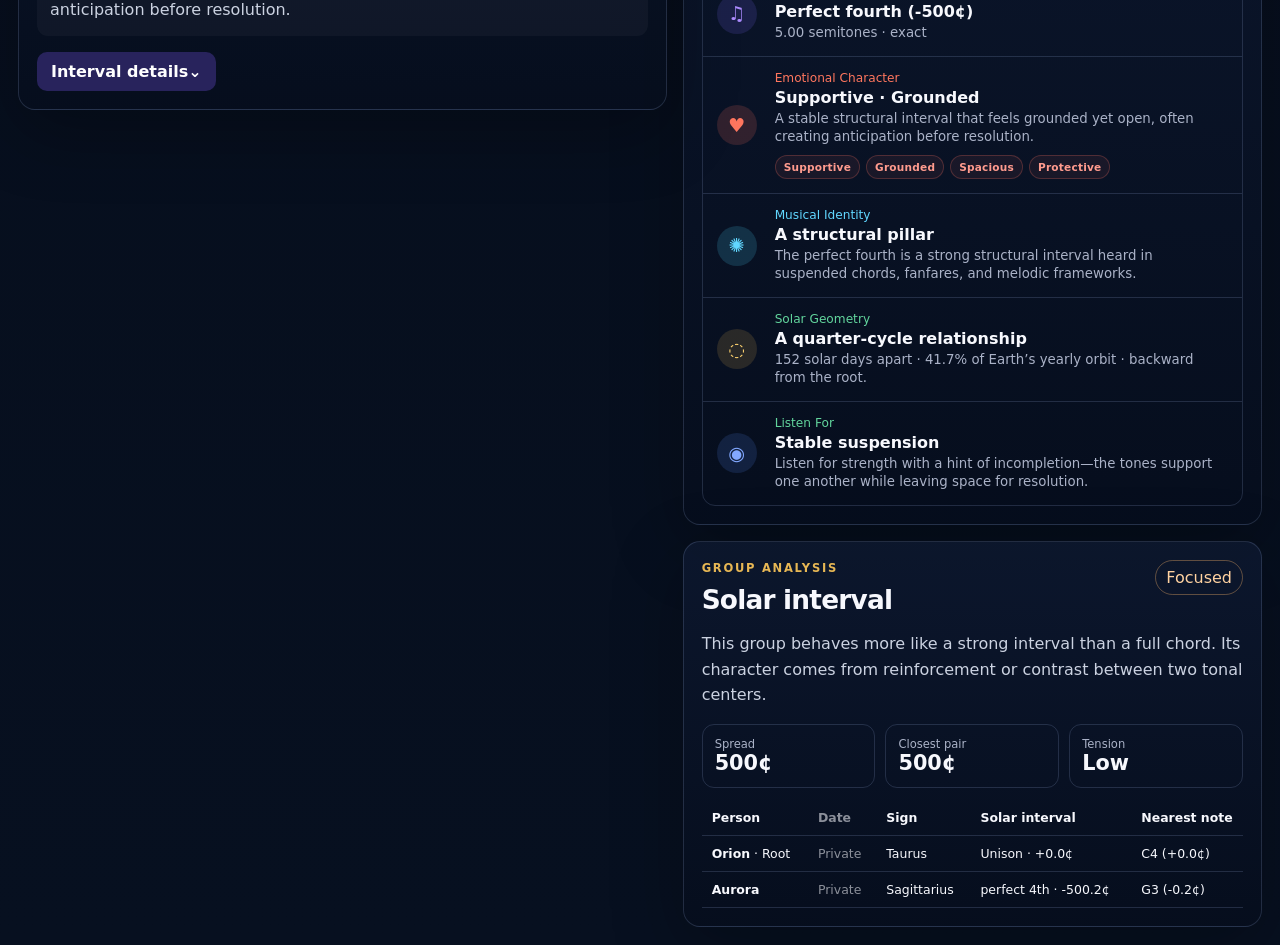
==== commit 709e7849: "Harmony wheel: redraw Leo and Capricorn glyphs" ====
--- a/index.html
+++ b/index.html
@@ -336,4 +336,4 @@
 <footer class="mobile-nav"><button class="active" data-app-view="solar" type="button">☼<small>Harmony</small></button><button data-app-view="natal" type="button">☿<small>Natal</small></button><button data-app-view="people" type="button">♙<small>People</small></button><button data-app-view="guide" type="button">◉<small>Guide</small></button></footer>
 </div>
 <template id="personTemplate"><article class="person-card"><div class="person-head"><button class="person-index set-root" type="button" title="Make this person the root"></button><button class="make-root" type="button">Make root</button><button class="remove-person" type="button">×</button></div><div class="role-badge"><i></i><span class="role-text">MEMBER</span></div><input class="person-name" aria-label="Name" maxlength="30"><label class="date-field"><span>Birthday</span><input class="person-date" type="date"><em class="privacy-hint">Always editable here. Privacy only hides dates from shared views.</em></label><label><span>Role</span><select class="person-role"><option value="member">Member</option><option value="root">Root</option></select></label><div class="person-readout"><strong class="person-note">—</strong><span class="person-sign">—</span><span class="person-position">—</span><span class="person-interval">—</span></div><div class="person-harmonic-readout"><span class="person-solar-name">Solar Unison</span><small class="person-theory-name">Perfect unison · exact</small></div></article></template>
-<script src="ios-audio-unlock.js?v=20260719-ios1"></script><script src="harmony.js?v=20261108-glyphs1"></script><script src="mobile-actions.js?v=20260719-mobile2"></script><script src="natal-engine.bundle.js?v=1.1.0"></script><script src="pdf-export.js?v=20260905-v5.5.1"></script><script src="natal.js?v=20260905-v5.5.1"></script></body></html>
+<script src="ios-audio-unlock.js?v=20260719-ios1"></script><script src="harmony.js?v=20261108-glyphs2"></script><script src="mobile-actions.js?v=20260719-mobile2"></script><script src="natal-engine.bundle.js?v=1.1.0"></script><script src="pdf-export.js?v=20260905-v5.5.1"></script><script src="natal.js?v=20260905-v5.5.1"></script></body></html>
